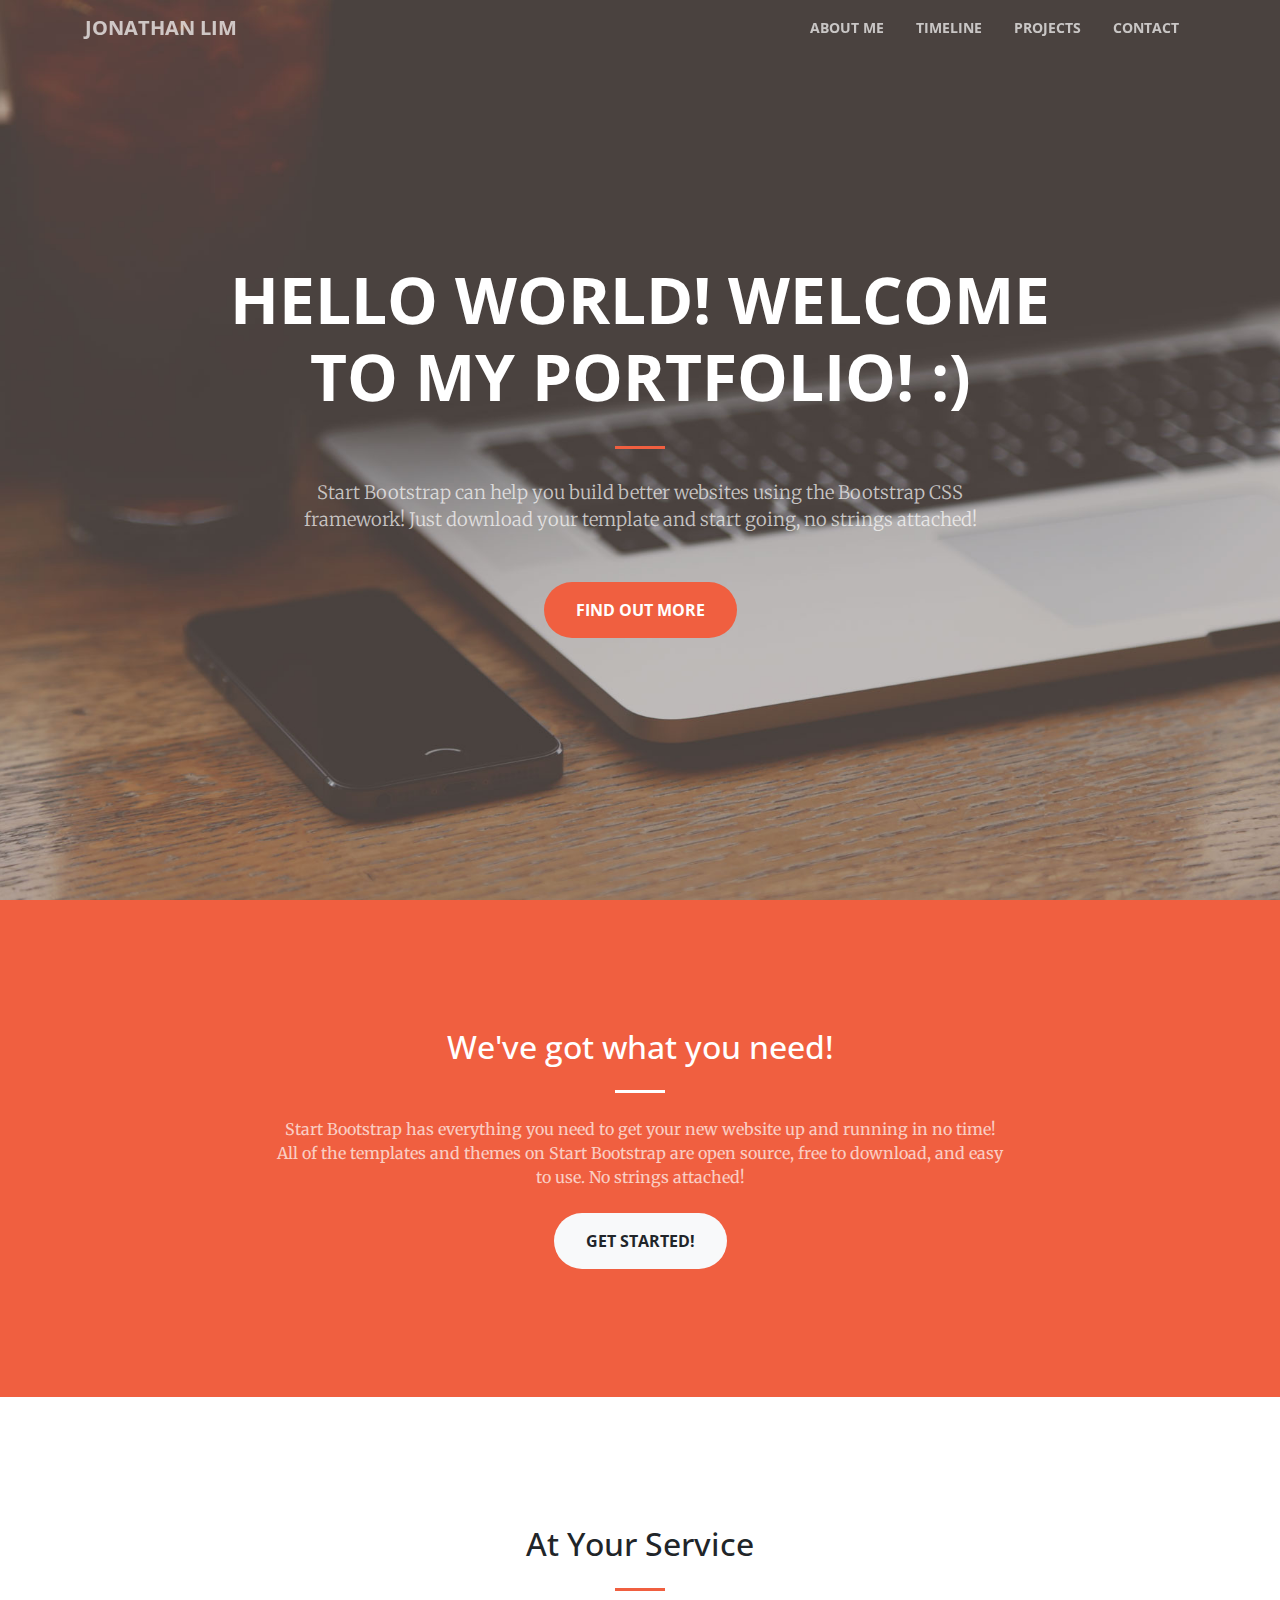
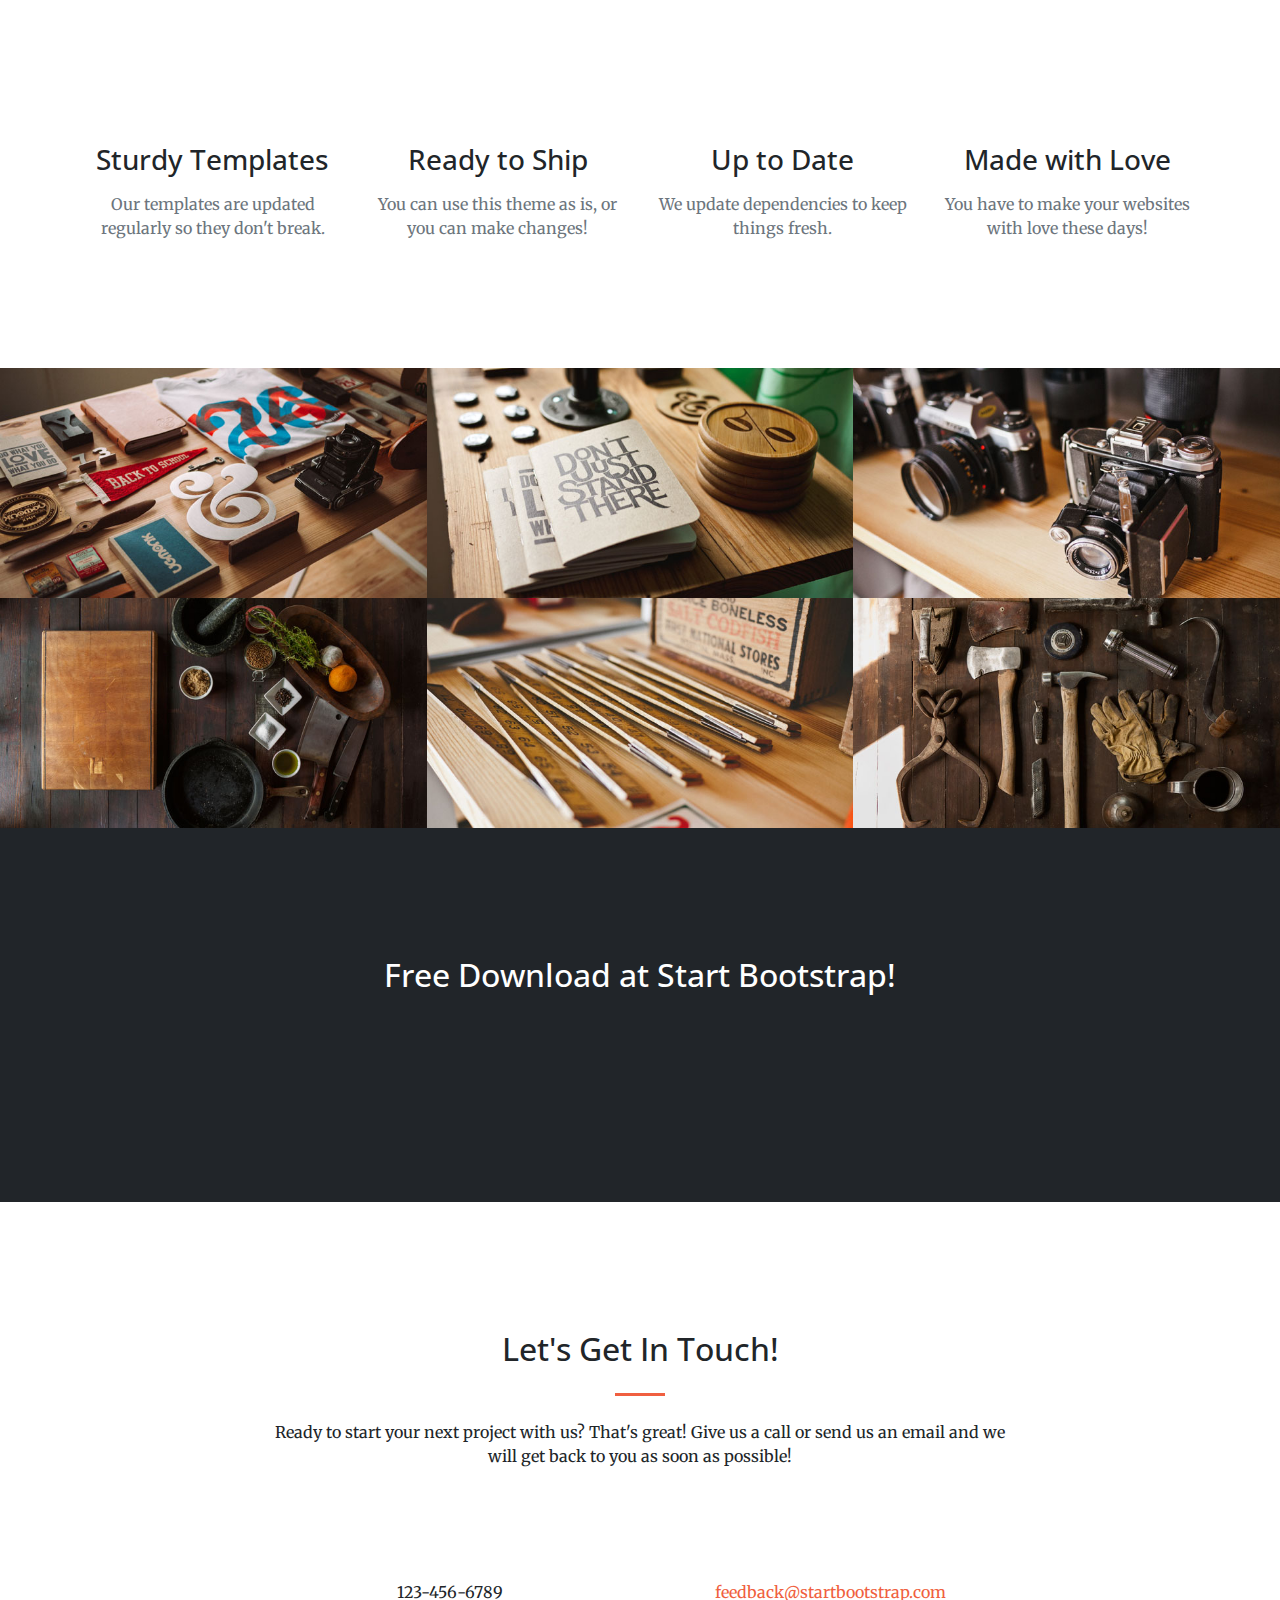
==== index.html @ 3417e3a3 "updated bootstrap theme" ====
<!DOCTYPE html>
<html lang="en">

  <head>

    <meta charset="utf-8">
    <meta name="viewport" content="width=device-width, initial-scale=1, shrink-to-fit=no">
    <meta name="description" content="">
    <meta name="author" content="">

    <title>JLim's Portfolio</title>

    <!-- Bootstrap core CSS -->
    <link href="vendor/bootstrap/css/bootstrap.min.css" rel="stylesheet">

    <!-- Custom fonts for this template -->
    <link href="vendor/fontawesome-free/css/all.min.css" rel="stylesheet" type="text/css">
    <link href='https://fonts.googleapis.com/css?family=Open+Sans:300italic,400italic,600italic,700italic,800italic,400,300,600,700,800' rel='stylesheet' type='text/css'>
    <link href='https://fonts.googleapis.com/css?family=Merriweather:400,300,300italic,400italic,700,700italic,900,900italic' rel='stylesheet' type='text/css'>

    <!-- Plugin CSS -->
    <link href="vendor/magnific-popup/magnific-popup.css" rel="stylesheet">

    <!-- Custom styles for this template -->
    <link href="css/creative.min.css" rel="stylesheet">

  </head>

  <body id="page-top">

    <!-- Navigation -->
    <nav class="navbar navbar-expand-lg navbar-light fixed-top" id="mainNav">
      <div class="container">
        <a class="navbar-brand js-scroll-trigger" href="#page-top">JONATHAN LIM</a>
        <button class="navbar-toggler navbar-toggler-right" type="button" data-toggle="collapse" data-target="#navbarResponsive" aria-controls="navbarResponsive" aria-expanded="false" aria-label="Toggle navigation">
          <span class="navbar-toggler-icon"></span>
        </button>
        <div class="collapse navbar-collapse" id="navbarResponsive">
          <ul class="navbar-nav ml-auto">
            <li class="nav-item">
              <a class="nav-link js-scroll-trigger" href="#about">About Me</a>
            </li>
            <li class="nav-item">
              <a class="nav-link js-scroll-trigger" href="#services">Timeline</a>
            </li>
            <li class="nav-item">
              <a class="nav-link js-scroll-trigger" href="#portfolio">Projects</a>
            </li>
            <li class="nav-item">
              <a class="nav-link js-scroll-trigger" href="#contact">Contact</a>
            </li>
          </ul>
        </div>
      </div>
    </nav>

    <header class="masthead text-center text-white d-flex">
      <div class="container my-auto">
        <div class="row">
          <div class="col-lg-10 mx-auto">
            <h1 class="text-uppercase">
              <strong>Hello World! Welcome to my portfolio! :)</strong>
            </h1>
            <hr>
          </div>
          <div class="col-lg-8 mx-auto">
            <p class="text-faded mb-5">Start Bootstrap can help you build better websites using the Bootstrap CSS framework! Just download your template and start going, no strings attached!</p>
            <a class="btn btn-primary btn-xl js-scroll-trigger" href="#about">Find Out More</a>
          </div>
        </div>
      </div>
    </header>

    <section class="bg-primary" id="about">
      <div class="container">
        <div class="row">
          <div class="col-lg-8 mx-auto text-center">
            <h2 class="section-heading text-white">We've got what you need!</h2>
            <hr class="light my-4">
            <p class="text-faded mb-4">Start Bootstrap has everything you need to get your new website up and running in no time! All of the templates and themes on Start Bootstrap are open source, free to download, and easy to use. No strings attached!</p>
            <a class="btn btn-light btn-xl js-scroll-trigger" href="#services">Get Started!</a>
            <a href="" class="typewrite" data-period="2000" data-type='[ "Hi, Im Si.", "I am Creative.", "I Love  Design.", "I Love to Develop." ]'>
              <span class="wrap"></span>
            </a>
          </div>
        </div>
      </div>
    </section>

    <section id="services">
      <div class="container">
        <div class="row">
          <div class="col-lg-12 text-center">
            <h2 class="section-heading">At Your Service</h2>
            <hr class="my-4">
          </div>
        </div>
      </div>
      <div class="container">
        <div class="row">
          <div class="col-lg-3 col-md-6 text-center">
            <div class="service-box mt-5 mx-auto">
              <i class="fas fa-4x fa-gem text-primary mb-3 sr-icon-1"></i>
              <h3 class="mb-3">Sturdy Templates</h3>
              <p class="text-muted mb-0">Our templates are updated regularly so they don't break.</p>
            </div>
          </div>
          <div class="col-lg-3 col-md-6 text-center">
            <div class="service-box mt-5 mx-auto">
              <i class="fas fa-4x fa-paper-plane text-primary mb-3 sr-icon-2"></i>
              <h3 class="mb-3">Ready to Ship</h3>
              <p class="text-muted mb-0">You can use this theme as is, or you can make changes!</p>
            </div>
          </div>
          <div class="col-lg-3 col-md-6 text-center">
            <div class="service-box mt-5 mx-auto">
              <i class="fas fa-4x fa-code text-primary mb-3 sr-icon-3"></i>
              <h3 class="mb-3">Up to Date</h3>
              <p class="text-muted mb-0">We update dependencies to keep things fresh.</p>
            </div>
          </div>
          <div class="col-lg-3 col-md-6 text-center">
            <div class="service-box mt-5 mx-auto">
              <i class="fas fa-4x fa-heart text-primary mb-3 sr-icon-4"></i>
              <h3 class="mb-3">Made with Love</h3>
              <p class="text-muted mb-0">You have to make your websites with love these days!</p>
            </div>
          </div>
        </div>
      </div>
    </section>

    <section class="p-0" id="portfolio">
      <div class="container-fluid p-0">
        <div class="row no-gutters popup-gallery">
          <div class="col-lg-4 col-sm-6">
            <a class="portfolio-box" href="img/portfolio/fullsize/1.jpg">
              <img class="img-fluid" src="img/portfolio/thumbnails/1.jpg" alt="">
              <div class="portfolio-box-caption">
                <div class="portfolio-box-caption-content">
                  <div class="project-category text-faded">
                    Category
                  </div>
                  <div class="project-name">
                    Project Name
                  </div>
                </div>
              </div>
            </a>
          </div>
          <div class="col-lg-4 col-sm-6">
            <a class="portfolio-box" href="img/portfolio/fullsize/2.jpg">
              <img class="img-fluid" src="img/portfolio/thumbnails/2.jpg" alt="">
              <div class="portfolio-box-caption">
                <div class="portfolio-box-caption-content">
                  <div class="project-category text-faded">
                    Category
                  </div>
                  <div class="project-name">
                    Project Name
                  </div>
                </div>
              </div>
            </a>
          </div>
          <div class="col-lg-4 col-sm-6">
            <a class="portfolio-box" href="img/portfolio/fullsize/3.jpg">
              <img class="img-fluid" src="img/portfolio/thumbnails/3.jpg" alt="">
              <div class="portfolio-box-caption">
                <div class="portfolio-box-caption-content">
                  <div class="project-category text-faded">
                    Category
                  </div>
                  <div class="project-name">
                    Project Name
                  </div>
                </div>
              </div>
            </a>
          </div>
          <div class="col-lg-4 col-sm-6">
            <a class="portfolio-box" href="img/portfolio/fullsize/4.jpg">
              <img class="img-fluid" src="img/portfolio/thumbnails/4.jpg" alt="">
              <div class="portfolio-box-caption">
                <div class="portfolio-box-caption-content">
                  <div class="project-category text-faded">
                    Category
                  </div>
                  <div class="project-name">
                    Project Name
                  </div>
                </div>
              </div>
            </a>
          </div>
          <div class="col-lg-4 col-sm-6">
            <a class="portfolio-box" href="img/portfolio/fullsize/5.jpg">
              <img class="img-fluid" src="img/portfolio/thumbnails/5.jpg" alt="">
              <div class="portfolio-box-caption">
                <div class="portfolio-box-caption-content">
                  <div class="project-category text-faded">
                    Category
                  </div>
                  <div class="project-name">
                    Project Name
                  </div>
                </div>
              </div>
            </a>
          </div>
          <div class="col-lg-4 col-sm-6">
            <a class="portfolio-box" href="img/portfolio/fullsize/6.jpg">
              <img class="img-fluid" src="img/portfolio/thumbnails/6.jpg" alt="">
              <div class="portfolio-box-caption">
                <div class="portfolio-box-caption-content">
                  <div class="project-category text-faded">
                    Category
                  </div>
                  <div class="project-name">
                    Project Name
                  </div>
                </div>
              </div>
            </a>
          </div>
        </div>
      </div>
    </section>

    <section class="bg-dark text-white">
      <div class="container text-center">
        <h2 class="mb-4">Free Download at Start Bootstrap!</h2>
        <a class="btn btn-light btn-xl sr-button" href="http://startbootstrap.com/template-overviews/creative/">Download Now!</a>
      </div>
    </section>

    <section id="contact">
      <div class="container">
        <div class="row">
          <div class="col-lg-8 mx-auto text-center">
            <h2 class="section-heading">Let's Get In Touch!</h2>
            <hr class="my-4">
            <p class="mb-5">Ready to start your next project with us? That's great! Give us a call or send us an email and we will get back to you as soon as possible!</p>
          </div>
        </div>
        <div class="row">
          <div class="col-lg-4 ml-auto text-center">
            <i class="fas fa-phone fa-3x mb-3 sr-contact-1"></i>
            <p>123-456-6789</p>
          </div>
          <div class="col-lg-4 mr-auto text-center">
            <i class="fas fa-envelope fa-3x mb-3 sr-contact-2"></i>
            <p>
              <a href="mailto:your-email@your-domain.com">feedback@startbootstrap.com</a>
            </p>
          </div>
        </div>
      </div>
    </section>

    <!-- Bootstrap core JavaScript -->
    <script src="vendor/jquery/jquery.min.js"></script>
    <script src="vendor/bootstrap/js/bootstrap.bundle.min.js"></script>

    <!-- Plugin JavaScript -->
    <script src="vendor/jquery-easing/jquery.easing.min.js"></script>
    <script src="vendor/scrollreveal/scrollreveal.min.js"></script>
    <script src="vendor/magnific-popup/jquery.magnific-popup.min.js"></script>

    <!-- Custom scripts for this template -->
    <script src="js/creative.min.js"></script>

  </body>

</html>
---- vendor/fontawesome-free/css/all.min.css ----
/*!
 * Font Awesome Free 5.3.1 by @fontawesome - https://fontawesome.com
 * License - https://fontawesome.com/license/free (Icons: CC BY 4.0, Fonts: SIL OFL 1.1, Code: MIT License)
 */
.fa,.fab,.fal,.far,.fas{-moz-osx-font-smoothing:grayscale;-webkit-font-smoothing:antialiased;display:inline-block;font-style:normal;font-variant:normal;text-rendering:auto;line-height:1}.fa-lg{font-size:1.33333em;line-height:.75em;vertical-align:-.0667em}.fa-xs{font-size:.75em}.fa-sm{font-size:.875em}.fa-1x{font-size:1em}.fa-2x{font-size:2em}.fa-3x{font-size:3em}.fa-4x{font-size:4em}.fa-5x{font-size:5em}.fa-6x{font-size:6em}.fa-7x{font-size:7em}.fa-8x{font-size:8em}.fa-9x{font-size:9em}.fa-10x{font-size:10em}.fa-fw{text-align:center;width:1.25em}.fa-ul{list-style-type:none;margin-left:2.5em;padding-left:0}.fa-ul>li{position:relative}.fa-li{left:-2em;position:absolute;text-align:center;width:2em;line-height:inherit}.fa-border{border:.08em solid #eee;border-radius:.1em;padding:.2em .25em .15em}.fa-pull-left{float:left}.fa-pull-right{float:right}.fa.fa-pull-left,.fab.fa-pull-left,.fal.fa-pull-left,.far.fa-pull-left,.fas.fa-pull-left{margin-right:.3em}.fa.fa-pull-right,.fab.fa-pull-right,.fal.fa-pull-right,.far.fa-pull-right,.fas.fa-pull-right{margin-left:.3em}.fa-spin{animation:fa-spin 2s infinite linear}.fa-pulse{animation:fa-spin 1s infinite steps(8)}@keyframes fa-spin{0%{transform:rotate(0deg)}to{transform:rotate(1turn)}}.fa-rotate-90{-ms-filter:"progid:DXImageTransform.Microsoft.BasicImage(rotation=1)";transform:rotate(90deg)}.fa-rotate-180{-ms-filter:"progid:DXImageTransform.Microsoft.BasicImage(rotation=2)";transform:rotate(180deg)}.fa-rotate-270{-ms-filter:"progid:DXImageTransform.Microsoft.BasicImage(rotation=3)";transform:rotate(270deg)}.fa-flip-horizontal{-ms-filter:"progid:DXImageTransform.Microsoft.BasicImage(rotation=0, mirror=1)";transform:scaleX(-1)}.fa-flip-vertical{transform:scaleY(-1)}.fa-flip-horizontal.fa-flip-vertical,.fa-flip-vertical{-ms-filter:"progid:DXImageTransform.Microsoft.BasicImage(rotation=2, mirror=1)"}.fa-flip-horizontal.fa-flip-vertical{transform:scale(-1)}:root .fa-flip-horizontal,:root .fa-flip-vertical,:root .fa-rotate-90,:root .fa-rotate-180,:root .fa-rotate-270{-webkit-filter:none;filter:none}.fa-stack{display:inline-block;height:2em;line-height:2em;position:relative;vertical-align:middle;width:2em}.fa-stack-1x,.fa-stack-2x{left:0;position:absolute;text-align:center;width:100%}.fa-stack-1x{line-height:inherit}.fa-stack-2x{font-size:2em}.fa-inverse{color:#fff}.fa-500px:before{content:"\f26e"}.fa-accessible-icon:before{content:"\f368"}.fa-accusoft:before{content:"\f369"}.fa-ad:before{content:"\f641"}.fa-address-book:before{content:"\f2b9"}.fa-address-card:before{content:"\f2bb"}.fa-adjust:before{content:"\f042"}.fa-adn:before{content:"\f170"}.fa-adversal:before{content:"\f36a"}.fa-affiliatetheme:before{content:"\f36b"}.fa-air-freshener:before{content:"\f5d0"}.fa-algolia:before{content:"\f36c"}.fa-align-center:before{content:"\f037"}.fa-align-justify:before{content:"\f039"}.fa-align-left:before{content:"\f036"}.fa-align-right:before{content:"\f038"}.fa-alipay:before{content:"\f642"}.fa-allergies:before{content:"\f461"}.fa-amazon:before{content:"\f270"}.fa-amazon-pay:before{content:"\f42c"}.fa-ambulance:before{content:"\f0f9"}.fa-american-sign-language-interpreting:before{content:"\f2a3"}.fa-amilia:before{content:"\f36d"}.fa-anchor:before{content:"\f13d"}.fa-android:before{content:"\f17b"}.fa-angellist:before{content:"\f209"}.fa-angle-double-down:before{content:"\f103"}.fa-angle-double-left:before{content:"\f100"}.fa-angle-double-right:before{content:"\f101"}.fa-angle-double-up:before{content:"\f102"}.fa-angle-down:before{content:"\f107"}.fa-angle-left:before{content:"\f104"}.fa-angle-right:before{content:"\f105"}.fa-angle-up:before{content:"\f106"}.fa-angry:before{content:"\f556"}.fa-angrycreative:before{content:"\f36e"}.fa-angular:before{content:"\f420"}.fa-ankh:before{content:"\f644"}.fa-app-store:before{content:"\f36f"}.fa-app-store-ios:before{content:"\f370"}.fa-apper:before{content:"\f371"}.fa-apple:before{content:"\f179"}.fa-apple-alt:before{content:"\f5d1"}.fa-apple-pay:before{content:"\f415"}.fa-archive:before{content:"\f187"}.fa-archway:before{content:"\f557"}.fa-arrow-alt-circle-down:before{content:"\f358"}.fa-arrow-alt-circle-left:before{content:"\f359"}.fa-arrow-alt-circle-right:before{content:"\f35a"}.fa-arrow-alt-circle-up:before{content:"\f35b"}.fa-arrow-circle-down:before{content:"\f0ab"}.fa-arrow-circle-left:before{content:"\f0a8"}.fa-arrow-circle-right:before{content:"\f0a9"}.fa-arrow-circle-up:before{content:"\f0aa"}.fa-arrow-down:before{content:"\f063"}.fa-arrow-left:before{content:"\f060"}.fa-arrow-right:before{content:"\f061"}.fa-arrow-up:before{content:"\f062"}.fa-arrows-alt:before{content:"\f0b2"}.fa-arrows-alt-h:before{content:"\f337"}.fa-arrows-alt-v:before{content:"\f338"}.fa-assistive-listening-systems:before{content:"\f2a2"}.fa-asterisk:before{content:"\f069"}.fa-asymmetrik:before{content:"\f372"}.fa-at:before{content:"\f1fa"}.fa-atlas:before{content:"\f558"}.fa-atom:before{content:"\f5d2"}.fa-audible:before{content:"\f373"}.fa-audio-description:before{content:"\f29e"}.fa-autoprefixer:before{content:"\f41c"}.fa-avianex:before{content:"\f374"}.fa-aviato:before{content:"\f421"}.fa-award:before{content:"\f559"}.fa-aws:before{content:"\f375"}.fa-backspace:before{content:"\f55a"}.fa-backward:before{content:"\f04a"}.fa-balance-scale:before{content:"\f24e"}.fa-ban:before{content:"\f05e"}.fa-band-aid:before{content:"\f462"}.fa-bandcamp:before{content:"\f2d5"}.fa-barcode:before{content:"\f02a"}.fa-bars:before{content:"\f0c9"}.fa-baseball-ball:before{content:"\f433"}.fa-basketball-ball:before{content:"\f434"}.fa-bath:before{content:"\f2cd"}.fa-battery-empty:before{content:"\f244"}.fa-battery-full:before{content:"\f240"}.fa-battery-half:before{content:"\f242"}.fa-battery-quarter:before{content:"\f243"}.fa-battery-three-quarters:before{content:"\f241"}.fa-bed:before{content:"\f236"}.fa-beer:before{content:"\f0fc"}.fa-behance:before{content:"\f1b4"}.fa-behance-square:before{content:"\f1b5"}.fa-bell:before{content:"\f0f3"}.fa-bell-slash:before{content:"\f1f6"}.fa-bezier-curve:before{content:"\f55b"}.fa-bible:before{content:"\f647"}.fa-bicycle:before{content:"\f206"}.fa-bimobject:before{content:"\f378"}.fa-binoculars:before{content:"\f1e5"}.fa-birthday-cake:before{content:"\f1fd"}.fa-bitbucket:before{content:"\f171"}.fa-bitcoin:before{content:"\f379"}.fa-bity:before{content:"\f37a"}.fa-black-tie:before{content:"\f27e"}.fa-blackberry:before{content:"\f37b"}.fa-blender:before{content:"\f517"}.fa-blind:before{content:"\f29d"}.fa-blogger:before{content:"\f37c"}.fa-blogger-b:before{content:"\f37d"}.fa-bluetooth:before{content:"\f293"}.fa-bluetooth-b:before{content:"\f294"}.fa-bold:before{content:"\f032"}.fa-bolt:before{content:"\f0e7"}.fa-bomb:before{content:"\f1e2"}.fa-bone:before{content:"\f5d7"}.fa-bong:before{content:"\f55c"}.fa-book:before{content:"\f02d"}.fa-book-open:before{content:"\f518"}.fa-book-reader:before{content:"\f5da"}.fa-bookmark:before{content:"\f02e"}.fa-bowling-ball:before{content:"\f436"}.fa-box:before{content:"\f466"}.fa-box-open:before{content:"\f49e"}.fa-boxes:before{content:"\f468"}.fa-braille:before{content:"\f2a1"}.fa-brain:before{content:"\f5dc"}.fa-briefcase:before{content:"\f0b1"}.fa-briefcase-medical:before{content:"\f469"}.fa-broadcast-tower:before{content:"\f519"}.fa-broom:before{content:"\f51a"}.fa-brush:before{content:"\f55d"}.fa-btc:before{content:"\f15a"}.fa-bug:before{content:"\f188"}.fa-building:before{content:"\f1ad"}.fa-bullhorn:before{content:"\f0a1"}.fa-bullseye:before{content:"\f140"}.fa-burn:before{content:"\f46a"}.fa-buromobelexperte:before{content:"\f37f"}.fa-bus:before{content:"\f207"}.fa-bus-alt:before{content:"\f55e"}.fa-business-time:before{content:"\f64a"}.fa-buysellads:before{content:"\f20d"}.fa-calculator:before{content:"\f1ec"}.fa-calendar:before{content:"\f133"}.fa-calendar-alt:before{content:"\f073"}.fa-calendar-check:before{content:"\f274"}.fa-calendar-minus:before{content:"\f272"}.fa-calendar-plus:before{content:"\f271"}.fa-calendar-times:before{content:"\f273"}.fa-camera:before{content:"\f030"}.fa-camera-retro:before{content:"\f083"}.fa-cannabis:before{content:"\f55f"}.fa-capsules:before{content:"\f46b"}.fa-car:before{content:"\f1b9"}.fa-car-alt:before{content:"\f5de"}.fa-car-battery:before{content:"\f5df"}.fa-car-crash:before{content:"\f5e1"}.fa-car-side:before{content:"\f5e4"}.fa-caret-down:before{content:"\f0d7"}.fa-caret-left:before{content:"\f0d9"}.fa-caret-right:before{content:"\f0da"}.fa-caret-square-down:before{content:"\f150"}.fa-caret-square-left:before{content:"\f191"}.fa-caret-square-right:before{content:"\f152"}.fa-caret-square-up:before{content:"\f151"}.fa-caret-up:before{content:"\f0d8"}.fa-cart-arrow-down:before{content:"\f218"}.fa-cart-plus:before{content:"\f217"}.fa-cc-amazon-pay:before{content:"\f42d"}.fa-cc-amex:before{content:"\f1f3"}.fa-cc-apple-pay:before{content:"\f416"}.fa-cc-diners-club:before{content:"\f24c"}.fa-cc-discover:before{content:"\f1f2"}.fa-cc-jcb:before{content:"\f24b"}.fa-cc-mastercard:before{content:"\f1f1"}.fa-cc-paypal:before{content:"\f1f4"}.fa-cc-stripe:before{content:"\f1f5"}.fa-cc-visa:before{content:"\f1f0"}.fa-centercode:before{content:"\f380"}.fa-certificate:before{content:"\f0a3"}.fa-chalkboard:before{content:"\f51b"}.fa-chalkboard-teacher:before{content:"\f51c"}.fa-charging-station:before{content:"\f5e7"}.fa-chart-area:before{content:"\f1fe"}.fa-chart-bar:before{content:"\f080"}.fa-chart-line:before{content:"\f201"}.fa-chart-pie:before{content:"\f200"}.fa-check:before{content:"\f00c"}.fa-check-circle:before{content:"\f058"}.fa-check-double:before{content:"\f560"}.fa-check-square:before{content:"\f14a"}.fa-chess:before{content:"\f439"}.fa-chess-bishop:before{content:"\f43a"}.fa-chess-board:before{content:"\f43c"}.fa-chess-king:before{content:"\f43f"}.fa-chess-knight:before{content:"\f441"}.fa-chess-pawn:before{content:"\f443"}.fa-chess-queen:before{content:"\f445"}.fa-chess-rook:before{content:"\f447"}.fa-chevron-circle-down:before{content:"\f13a"}.fa-chevron-circle-left:before{content:"\f137"}.fa-chevron-circle-right:before{content:"\f138"}.fa-chevron-circle-up:before{content:"\f139"}.fa-chevron-down:before{content:"\f078"}.fa-chevron-left:before{content:"\f053"}.fa-chevron-right:before{content:"\f054"}.fa-chevron-up:before{content:"\f077"}.fa-child:before{content:"\f1ae"}.fa-chrome:before{content:"\f268"}.fa-church:before{content:"\f51d"}.fa-circle:before{content:"\f111"}.fa-circle-notch:before{content:"\f1ce"}.fa-city:before{content:"\f64f"}.fa-clipboard:before{content:"\f328"}.fa-clipboard-check:before{content:"\f46c"}.fa-clipboard-list:before{content:"\f46d"}.fa-clock:before{content:"\f017"}.fa-clone:before{content:"\f24d"}.fa-closed-captioning:before{content:"\f20a"}.fa-cloud:before{content:"\f0c2"}.fa-cloud-download-alt:before{content:"\f381"}.fa-cloud-upload-alt:before{content:"\f382"}.fa-cloudscale:before{content:"\f383"}.fa-cloudsmith:before{content:"\f384"}.fa-cloudversify:before{content:"\f385"}.fa-cocktail:before{content:"\f561"}.fa-code:before{content:"\f121"}.fa-code-branch:before{content:"\f126"}.fa-codepen:before{content:"\f1cb"}.fa-codiepie:before{content:"\f284"}.fa-coffee:before{content:"\f0f4"}.fa-cog:before{content:"\f013"}.fa-cogs:before{content:"\f085"}.fa-coins:before{content:"\f51e"}.fa-columns:before{content:"\f0db"}.fa-comment:before{content:"\f075"}.fa-comment-alt:before{content:"\f27a"}.fa-comment-dollar:before{content:"\f651"}.fa-comment-dots:before{content:"\f4ad"}.fa-comment-slash:before{content:"\f4b3"}.fa-comments:before{content:"\f086"}.fa-comments-dollar:before{content:"\f653"}.fa-compact-disc:before{content:"\f51f"}.fa-compass:before{content:"\f14e"}.fa-compress:before{content:"\f066"}.fa-concierge-bell:before{content:"\f562"}.fa-connectdevelop:before{content:"\f20e"}.fa-contao:before{content:"\f26d"}.fa-cookie:before{content:"\f563"}.fa-cookie-bite:before{content:"\f564"}.fa-copy:before{content:"\f0c5"}.fa-copyright:before{content:"\f1f9"}.fa-couch:before{content:"\f4b8"}.fa-cpanel:before{content:"\f388"}.fa-creative-commons:before{content:"\f25e"}.fa-creative-commons-by:before{content:"\f4e7"}.fa-creative-commons-nc:before{content:"\f4e8"}.fa-creative-commons-nc-eu:before{content:"\f4e9"}.fa-creative-commons-nc-jp:before{content:"\f4ea"}.fa-creative-commons-nd:before{content:"\f4eb"}.fa-creative-commons-pd:before{content:"\f4ec"}.fa-creative-commons-pd-alt:before{content:"\f4ed"}.fa-creative-commons-remix:before{content:"\f4ee"}.fa-creative-commons-sa:before{content:"\f4ef"}.fa-creative-commons-sampling:before{content:"\f4f0"}.fa-creative-commons-sampling-plus:before{content:"\f4f1"}.fa-creative-commons-share:before{content:"\f4f2"}.fa-credit-card:before{content:"\f09d"}.fa-crop:before{content:"\f125"}.fa-crop-alt:before{content:"\f565"}.fa-cross:before{content:"\f654"}.fa-crosshairs:before{content:"\f05b"}.fa-crow:before{content:"\f520"}.fa-crown:before{content:"\f521"}.fa-css3:before{content:"\f13c"}.fa-css3-alt:before{content:"\f38b"}.fa-cube:before{content:"\f1b2"}.fa-cubes:before{content:"\f1b3"}.fa-cut:before{content:"\f0c4"}.fa-cuttlefish:before{content:"\f38c"}.fa-d-and-d:before{content:"\f38d"}.fa-dashcube:before{content:"\f210"}.fa-database:before{content:"\f1c0"}.fa-deaf:before{content:"\f2a4"}.fa-delicious:before{content:"\f1a5"}.fa-deploydog:before{content:"\f38e"}.fa-deskpro:before{content:"\f38f"}.fa-desktop:before{content:"\f108"}.fa-deviantart:before{content:"\f1bd"}.fa-dharmachakra:before{content:"\f655"}.fa-diagnoses:before{content:"\f470"}.fa-dice:before{content:"\f522"}.fa-dice-five:before{content:"\f523"}.fa-dice-four:before{content:"\f524"}.fa-dice-one:before{content:"\f525"}.fa-dice-six:before{content:"\f526"}.fa-dice-three:before{content:"\f527"}.fa-dice-two:before{content:"\f528"}.fa-digg:before{content:"\f1a6"}.fa-digital-ocean:before{content:"\f391"}.fa-digital-tachograph:before{content:"\f566"}.fa-directions:before{content:"\f5eb"}.fa-discord:before{content:"\f392"}.fa-discourse:before{content:"\f393"}.fa-divide:before{content:"\f529"}.fa-dizzy:before{content:"\f567"}.fa-dna:before{content:"\f471"}.fa-dochub:before{content:"\f394"}.fa-docker:before{content:"\f395"}.fa-dollar-sign:before{content:"\f155"}.fa-dolly:before{content:"\f472"}.fa-dolly-flatbed:before{content:"\f474"}.fa-donate:before{content:"\f4b9"}.fa-door-closed:before{content:"\f52a"}.fa-door-open:before{content:"\f52b"}.fa-dot-circle:before{content:"\f192"}.fa-dove:before{content:"\f4ba"}.fa-download:before{content:"\f019"}.fa-draft2digital:before{content:"\f396"}.fa-drafting-compass:before{content:"\f568"}.fa-draw-polygon:before{content:"\f5ee"}.fa-dribbble:before{content:"\f17d"}.fa-dribbble-square:before{content:"\f397"}.fa-dropbox:before{content:"\f16b"}.fa-drum:before{content:"\f569"}.fa-drum-steelpan:before{content:"\f56a"}.fa-drupal:before{content:"\f1a9"}.fa-dumbbell:before{content:"\f44b"}.fa-dyalog:before{content:"\f399"}.fa-earlybirds:before{content:"\f39a"}.fa-ebay:before{content:"\f4f4"}.fa-edge:before{content:"\f282"}.fa-edit:before{content:"\f044"}.fa-eject:before{content:"\f052"}.fa-elementor:before{content:"\f430"}.fa-ellipsis-h:before{content:"\f141"}.fa-ellipsis-v:before{content:"\f142"}.fa-ello:before{content:"\f5f1"}.fa-ember:before{content:"\f423"}.fa-empire:before{content:"\f1d1"}.fa-envelope:before{content:"\f0e0"}.fa-envelope-open:before{content:"\f2b6"}.fa-envelope-open-text:before{content:"\f658"}.fa-envelope-square:before{content:"\f199"}.fa-envira:before{content:"\f299"}.fa-equals:before{content:"\f52c"}.fa-eraser:before{content:"\f12d"}.fa-erlang:before{content:"\f39d"}.fa-ethereum:before{content:"\f42e"}.fa-etsy:before{content:"\f2d7"}.fa-euro-sign:before{content:"\f153"}.fa-exchange-alt:before{content:"\f362"}.fa-exclamation:before{content:"\f12a"}.fa-exclamation-circle:before{content:"\f06a"}.fa-exclamation-triangle:before{content:"\f071"}.fa-expand:before{content:"\f065"}.fa-expand-arrows-alt:before{content:"\f31e"}.fa-expeditedssl:before{content:"\f23e"}.fa-external-link-alt:before{content:"\f35d"}.fa-external-link-square-alt:before{content:"\f360"}.fa-eye:before{content:"\f06e"}.fa-eye-dropper:before{content:"\f1fb"}.fa-eye-slash:before{content:"\f070"}.fa-facebook:before{content:"\f09a"}.fa-facebook-f:before{content:"\f39e"}.fa-facebook-messenger:before{content:"\f39f"}.fa-facebook-square:before{content:"\f082"}.fa-fast-backward:before{content:"\f049"}.fa-fast-forward:before{content:"\f050"}.fa-fax:before{content:"\f1ac"}.fa-feather:before{content:"\f52d"}.fa-feather-alt:before{content:"\f56b"}.fa-female:before{content:"\f182"}.fa-fighter-jet:before{content:"\f0fb"}.fa-file:before{content:"\f15b"}.fa-file-alt:before{content:"\f15c"}.fa-file-archive:before{content:"\f1c6"}.fa-file-audio:before{content:"\f1c7"}.fa-file-code:before{content:"\f1c9"}.fa-file-contract:before{content:"\f56c"}.fa-file-download:before{content:"\f56d"}.fa-file-excel:before{content:"\f1c3"}.fa-file-export:before{content:"\f56e"}.fa-file-image:before{content:"\f1c5"}.fa-file-import:before{content:"\f56f"}.fa-file-invoice:before{content:"\f570"}.fa-file-invoice-dollar:before{content:"\f571"}.fa-file-medical:before{content:"\f477"}.fa-file-medical-alt:before{content:"\f478"}.fa-file-pdf:before{content:"\f1c1"}.fa-file-powerpoint:before{content:"\f1c4"}.fa-file-prescription:before{content:"\f572"}.fa-file-signature:before{content:"\f573"}.fa-file-upload:before{content:"\f574"}.fa-file-video:before{content:"\f1c8"}.fa-file-word:before{content:"\f1c2"}.fa-fill:before{content:"\f575"}.fa-fill-drip:before{content:"\f576"}.fa-film:before{content:"\f008"}.fa-filter:before{content:"\f0b0"}.fa-fingerprint:before{content:"\f577"}.fa-fire:before{content:"\f06d"}.fa-fire-extinguisher:before{content:"\f134"}.fa-firefox:before{content:"\f269"}.fa-first-aid:before{content:"\f479"}.fa-first-order:before{content:"\f2b0"}.fa-first-order-alt:before{content:"\f50a"}.fa-firstdraft:before{content:"\f3a1"}.fa-fish:before{content:"\f578"}.fa-flag:before{content:"\f024"}.fa-flag-checkered:before{content:"\f11e"}.fa-flask:before{content:"\f0c3"}.fa-flickr:before{content:"\f16e"}.fa-flipboard:before{content:"\f44d"}.fa-flushed:before{content:"\f579"}.fa-fly:before{content:"\f417"}.fa-folder:before{content:"\f07b"}.fa-folder-minus:before{content:"\f65d"}.fa-folder-open:before{content:"\f07c"}.fa-folder-plus:before{content:"\f65e"}.fa-font:before{content:"\f031"}.fa-font-awesome:before{content:"\f2b4"}.fa-font-awesome-alt:before{content:"\f35c"}.fa-font-awesome-flag:before{content:"\f425"}.fa-font-awesome-logo-full:before{content:"\f4e6"}.fa-fonticons:before{content:"\f280"}.fa-fonticons-fi:before{content:"\f3a2"}.fa-football-ball:before{content:"\f44e"}.fa-fort-awesome:before{content:"\f286"}.fa-fort-awesome-alt:before{content:"\f3a3"}.fa-forumbee:before{content:"\f211"}.fa-forward:before{content:"\f04e"}.fa-foursquare:before{content:"\f180"}.fa-free-code-camp:before{content:"\f2c5"}.fa-freebsd:before{content:"\f3a4"}.fa-frog:before{content:"\f52e"}.fa-frown:before{content:"\f119"}.fa-frown-open:before{content:"\f57a"}.fa-fulcrum:before{content:"\f50b"}.fa-funnel-dollar:before{content:"\f662"}.fa-futbol:before{content:"\f1e3"}.fa-galactic-republic:before{content:"\f50c"}.fa-galactic-senate:before{content:"\f50d"}.fa-gamepad:before{content:"\f11b"}.fa-gas-pump:before{content:"\f52f"}.fa-gavel:before{content:"\f0e3"}.fa-gem:before{content:"\f3a5"}.fa-genderless:before{content:"\f22d"}.fa-get-pocket:before{content:"\f265"}.fa-gg:before{content:"\f260"}.fa-gg-circle:before{content:"\f261"}.fa-gift:before{content:"\f06b"}.fa-git:before{content:"\f1d3"}.fa-git-square:before{content:"\f1d2"}.fa-github:before{content:"\f09b"}.fa-github-alt:before{content:"\f113"}.fa-github-square:before{content:"\f092"}.fa-gitkraken:before{content:"\f3a6"}.fa-gitlab:before{content:"\f296"}.fa-gitter:before{content:"\f426"}.fa-glass-martini:before{content:"\f000"}.fa-glass-martini-alt:before{content:"\f57b"}.fa-glasses:before{content:"\f530"}.fa-glide:before{content:"\f2a5"}.fa-glide-g:before{content:"\f2a6"}.fa-globe:before{content:"\f0ac"}.fa-globe-africa:before{content:"\f57c"}.fa-globe-americas:before{content:"\f57d"}.fa-globe-asia:before{content:"\f57e"}.fa-gofore:before{content:"\f3a7"}.fa-golf-ball:before{content:"\f450"}.fa-goodreads:before{content:"\f3a8"}.fa-goodreads-g:before{content:"\f3a9"}.fa-google:before{content:"\f1a0"}.fa-google-drive:before{content:"\f3aa"}.fa-google-play:before{content:"\f3ab"}.fa-google-plus:before{content:"\f2b3"}.fa-google-plus-g:before{content:"\f0d5"}.fa-google-plus-square:before{content:"\f0d4"}.fa-google-wallet:before{content:"\f1ee"}.fa-gopuram:before{content:"\f664"}.fa-graduation-cap:before{content:"\f19d"}.fa-gratipay:before{content:"\f184"}.fa-grav:before{content:"\f2d6"}.fa-greater-than:before{content:"\f531"}.fa-greater-than-equal:before{content:"\f532"}.fa-grimace:before{content:"\f57f"}.fa-grin:before{content:"\f580"}.fa-grin-alt:before{content:"\f581"}.fa-grin-beam:before{content:"\f582"}.fa-grin-beam-sweat:before{content:"\f583"}.fa-grin-hearts:before{content:"\f584"}.fa-grin-squint:before{content:"\f585"}.fa-grin-squint-tears:before{content:"\f586"}.fa-grin-stars:before{content:"\f587"}.fa-grin-tears:before{content:"\f588"}.fa-grin-tongue:before{content:"\f589"}.fa-grin-tongue-squint:before{content:"\f58a"}.fa-grin-tongue-wink:before{content:"\f58b"}.fa-grin-wink:before{content:"\f58c"}.fa-grip-horizontal:before{content:"\f58d"}.fa-grip-vertical:before{content:"\f58e"}.fa-gripfire:before{content:"\f3ac"}.fa-grunt:before{content:"\f3ad"}.fa-gulp:before{content:"\f3ae"}.fa-h-square:before{content:"\f0fd"}.fa-hacker-news:before{content:"\f1d4"}.fa-hacker-news-square:before{content:"\f3af"}.fa-hackerrank:before{content:"\f5f7"}.fa-hamsa:before{content:"\f665"}.fa-hand-holding:before{content:"\f4bd"}.fa-hand-holding-heart:before{content:"\f4be"}.fa-hand-holding-usd:before{content:"\f4c0"}.fa-hand-lizard:before{content:"\f258"}.fa-hand-paper:before{content:"\f256"}.fa-hand-peace:before{content:"\f25b"}.fa-hand-point-down:before{content:"\f0a7"}.fa-hand-point-left:before{content:"\f0a5"}.fa-hand-point-right:before{content:"\f0a4"}.fa-hand-point-up:before{content:"\f0a6"}.fa-hand-pointer:before{content:"\f25a"}.fa-hand-rock:before{content:"\f255"}.fa-hand-scissors:before{content:"\f257"}.fa-hand-spock:before{content:"\f259"}.fa-hands:before{content:"\f4c2"}.fa-hands-helping:before{content:"\f4c4"}.fa-handshake:before{content:"\f2b5"}.fa-hashtag:before{content:"\f292"}.fa-haykal:before{content:"\f666"}.fa-hdd:before{content:"\f0a0"}.fa-heading:before{content:"\f1dc"}.fa-headphones:before{content:"\f025"}.fa-headphones-alt:before{content:"\f58f"}.fa-headset:before{content:"\f590"}.fa-heart:before{content:"\f004"}.fa-heartbeat:before{content:"\f21e"}.fa-helicopter:before{content:"\f533"}.fa-highlighter:before{content:"\f591"}.fa-hips:before{content:"\f452"}.fa-hire-a-helper:before{content:"\f3b0"}.fa-history:before{content:"\f1da"}.fa-hockey-puck:before{content:"\f453"}.fa-home:before{content:"\f015"}.fa-hooli:before{content:"\f427"}.fa-hornbill:before{content:"\f592"}.fa-hospital:before{content:"\f0f8"}.fa-hospital-alt:before{content:"\f47d"}.fa-hospital-symbol:before{content:"\f47e"}.fa-hot-tub:before{content:"\f593"}.fa-hotel:before{content:"\f594"}.fa-hotjar:before{content:"\f3b1"}.fa-hourglass:before{content:"\f254"}.fa-hourglass-end:before{content:"\f253"}.fa-hourglass-half:before{content:"\f252"}.fa-hourglass-start:before{content:"\f251"}.fa-houzz:before{content:"\f27c"}.fa-html5:before{content:"\f13b"}.fa-hubspot:before{content:"\f3b2"}.fa-i-cursor:before{content:"\f246"}.fa-id-badge:before{content:"\f2c1"}.fa-id-card:before{content:"\f2c2"}.fa-id-card-alt:before{content:"\f47f"}.fa-image:before{content:"\f03e"}.fa-images:before{content:"\f302"}.fa-imdb:before{content:"\f2d8"}.fa-inbox:before{content:"\f01c"}.fa-indent:before{content:"\f03c"}.fa-industry:before{content:"\f275"}.fa-infinity:before{content:"\f534"}.fa-info:before{content:"\f129"}.fa-info-circle:before{content:"\f05a"}.fa-instagram:before{content:"\f16d"}.fa-internet-explorer:before{content:"\f26b"}.fa-ioxhost:before{content:"\f208"}.fa-italic:before{content:"\f033"}.fa-itunes:before{content:"\f3b4"}.fa-itunes-note:before{content:"\f3b5"}.fa-java:before{content:"\f4e4"}.fa-jedi:before{content:"\f669"}.fa-jedi-order:before{content:"\f50e"}.fa-jenkins:before{content:"\f3b6"}.fa-joget:before{content:"\f3b7"}.fa-joint:before{content:"\f595"}.fa-joomla:before{content:"\f1aa"}.fa-journal-whills:before{content:"\f66a"}.fa-js:before{content:"\f3b8"}.fa-js-square:before{content:"\f3b9"}.fa-jsfiddle:before{content:"\f1cc"}.fa-kaaba:before{content:"\f66b"}.fa-kaggle:before{content:"\f5fa"}.fa-key:before{content:"\f084"}.fa-keybase:before{content:"\f4f5"}.fa-keyboard:before{content:"\f11c"}.fa-keycdn:before{content:"\f3ba"}.fa-khanda:before{content:"\f66d"}.fa-kickstarter:before{content:"\f3bb"}.fa-kickstarter-k:before{content:"\f3bc"}.fa-kiss:before{content:"\f596"}.fa-kiss-beam:before{content:"\f597"}.fa-kiss-wink-heart:before{content:"\f598"}.fa-kiwi-bird:before{content:"\f535"}.fa-korvue:before{content:"\f42f"}.fa-landmark:before{content:"\f66f"}.fa-language:before{content:"\f1ab"}.fa-laptop:before{content:"\f109"}.fa-laptop-code:before{content:"\f5fc"}.fa-laravel:before{content:"\f3bd"}.fa-lastfm:before{content:"\f202"}.fa-lastfm-square:before{content:"\f203"}.fa-laugh:before{content:"\f599"}.fa-laugh-beam:before{content:"\f59a"}.fa-laugh-squint:before{content:"\f59b"}.fa-laugh-wink:before{content:"\f59c"}.fa-layer-group:before{content:"\f5fd"}.fa-leaf:before{content:"\f06c"}.fa-leanpub:before{content:"\f212"}.fa-lemon:before{content:"\f094"}.fa-less:before{content:"\f41d"}.fa-less-than:before{content:"\f536"}.fa-less-than-equal:before{content:"\f537"}.fa-level-down-alt:before{content:"\f3be"}.fa-level-up-alt:before{content:"\f3bf"}.fa-life-ring:before{content:"\f1cd"}.fa-lightbulb:before{content:"\f0eb"}.fa-line:before{content:"\f3c0"}.fa-link:before{content:"\f0c1"}.fa-linkedin:before{content:"\f08c"}.fa-linkedin-in:before{content:"\f0e1"}.fa-linode:before{content:"\f2b8"}.fa-linux:before{content:"\f17c"}.fa-lira-sign:before{content:"\f195"}.fa-list:before{content:"\f03a"}.fa-list-alt:before{content:"\f022"}.fa-list-ol:before{content:"\f0cb"}.fa-list-ul:before{content:"\f0ca"}.fa-location-arrow:before{content:"\f124"}.fa-lock:before{content:"\f023"}.fa-lock-open:before{content:"\f3c1"}.fa-long-arrow-alt-down:before{content:"\f309"}.fa-long-arrow-alt-left:before{content:"\f30a"}.fa-long-arrow-alt-right:before{content:"\f30b"}.fa-long-arrow-alt-up:before{content:"\f30c"}.fa-low-vision:before{content:"\f2a8"}.fa-luggage-cart:before{content:"\f59d"}.fa-lyft:before{content:"\f3c3"}.fa-magento:before{content:"\f3c4"}.fa-magic:before{content:"\f0d0"}.fa-magnet:before{content:"\f076"}.fa-mail-bulk:before{content:"\f674"}.fa-mailchimp:before{content:"\f59e"}.fa-male:before{content:"\f183"}.fa-mandalorian:before{content:"\f50f"}.fa-map:before{content:"\f279"}.fa-map-marked:before{content:"\f59f"}.fa-map-marked-alt:before{content:"\f5a0"}.fa-map-marker:before{content:"\f041"}.fa-map-marker-alt:before{content:"\f3c5"}.fa-map-pin:before{content:"\f276"}.fa-map-signs:before{content:"\f277"}.fa-markdown:before{content:"\f60f"}.fa-marker:before{content:"\f5a1"}.fa-mars:before{content:"\f222"}.fa-mars-double:before{content:"\f227"}.fa-mars-stroke:before{content:"\f229"}.fa-mars-stroke-h:before{content:"\f22b"}.fa-mars-stroke-v:before{content:"\f22a"}.fa-mastodon:before{content:"\f4f6"}.fa-maxcdn:before{content:"\f136"}.fa-medal:before{content:"\f5a2"}.fa-medapps:before{content:"\f3c6"}.fa-medium:before{content:"\f23a"}.fa-medium-m:before{content:"\f3c7"}.fa-medkit:before{content:"\f0fa"}.fa-medrt:before{content:"\f3c8"}.fa-meetup:before{content:"\f2e0"}.fa-megaport:before{content:"\f5a3"}.fa-meh:before{content:"\f11a"}.fa-meh-blank:before{content:"\f5a4"}.fa-meh-rolling-eyes:before{content:"\f5a5"}.fa-memory:before{content:"\f538"}.fa-menorah:before{content:"\f676"}.fa-mercury:before{content:"\f223"}.fa-microchip:before{content:"\f2db"}.fa-microphone:before{content:"\f130"}.fa-microphone-alt:before{content:"\f3c9"}.fa-microphone-alt-slash:before{content:"\f539"}.fa-microphone-slash:before{content:"\f131"}.fa-microscope:before{content:"\f610"}.fa-microsoft:before{content:"\f3ca"}.fa-minus:before{content:"\f068"}.fa-minus-circle:before{content:"\f056"}.fa-minus-square:before{content:"\f146"}.fa-mix:before{content:"\f3cb"}.fa-mixcloud:before{content:"\f289"}.fa-mizuni:before{content:"\f3cc"}.fa-mobile:before{content:"\f10b"}.fa-mobile-alt:before{content:"\f3cd"}.fa-modx:before{content:"\f285"}.fa-monero:before{content:"\f3d0"}.fa-money-bill:before{content:"\f0d6"}.fa-money-bill-alt:before{content:"\f3d1"}.fa-money-bill-wave:before{content:"\f53a"}.fa-money-bill-wave-alt:before{content:"\f53b"}.fa-money-check:before{content:"\f53c"}.fa-money-check-alt:before{content:"\f53d"}.fa-monument:before{content:"\f5a6"}.fa-moon:before{content:"\f186"}.fa-mortar-pestle:before{content:"\f5a7"}.fa-mosque:before{content:"\f678"}.fa-motorcycle:before{content:"\f21c"}.fa-mouse-pointer:before{content:"\f245"}.fa-music:before{content:"\f001"}.fa-napster:before{content:"\f3d2"}.fa-neos:before{content:"\f612"}.fa-neuter:before{content:"\f22c"}.fa-newspaper:before{content:"\f1ea"}.fa-nimblr:before{content:"\f5a8"}.fa-nintendo-switch:before{content:"\f418"}.fa-node:before{content:"\f419"}.fa-node-js:before{content:"\f3d3"}.fa-not-equal:before{content:"\f53e"}.fa-notes-medical:before{content:"\f481"}.fa-npm:before{content:"\f3d4"}.fa-ns8:before{content:"\f3d5"}.fa-nutritionix:before{content:"\f3d6"}.fa-object-group:before{content:"\f247"}.fa-object-ungroup:before{content:"\f248"}.fa-odnoklassniki:before{content:"\f263"}.fa-odnoklassniki-square:before{content:"\f264"}.fa-oil-can:before{content:"\f613"}.fa-old-republic:before{content:"\f510"}.fa-om:before{content:"\f679"}.fa-opencart:before{content:"\f23d"}.fa-openid:before{content:"\f19b"}.fa-opera:before{content:"\f26a"}.fa-optin-monster:before{content:"\f23c"}.fa-osi:before{content:"\f41a"}.fa-outdent:before{content:"\f03b"}.fa-page4:before{content:"\f3d7"}.fa-pagelines:before{content:"\f18c"}.fa-paint-brush:before{content:"\f1fc"}.fa-paint-roller:before{content:"\f5aa"}.fa-palette:before{content:"\f53f"}.fa-palfed:before{content:"\f3d8"}.fa-pallet:before{content:"\f482"}.fa-paper-plane:before{content:"\f1d8"}.fa-paperclip:before{content:"\f0c6"}.fa-parachute-box:before{content:"\f4cd"}.fa-paragraph:before{content:"\f1dd"}.fa-parking:before{content:"\f540"}.fa-passport:before{content:"\f5ab"}.fa-pastafarianism:before{content:"\f67b"}.fa-paste:before{content:"\f0ea"}.fa-patreon:before{content:"\f3d9"}.fa-pause:before{content:"\f04c"}.fa-pause-circle:before{content:"\f28b"}.fa-paw:before{content:"\f1b0"}.fa-paypal:before{content:"\f1ed"}.fa-peace:before{content:"\f67c"}.fa-pen:before{content:"\f304"}.fa-pen-alt:before{content:"\f305"}.fa-pen-fancy:before{content:"\f5ac"}.fa-pen-nib:before{content:"\f5ad"}.fa-pen-square:before{content:"\f14b"}.fa-pencil-alt:before{content:"\f303"}.fa-pencil-ruler:before{content:"\f5ae"}.fa-people-carry:before{content:"\f4ce"}.fa-percent:before{content:"\f295"}.fa-percentage:before{content:"\f541"}.fa-periscope:before{content:"\f3da"}.fa-phabricator:before{content:"\f3db"}.fa-phoenix-framework:before{content:"\f3dc"}.fa-phoenix-squadron:before{content:"\f511"}.fa-phone:before{content:"\f095"}.fa-phone-slash:before{content:"\f3dd"}.fa-phone-square:before{content:"\f098"}.fa-phone-volume:before{content:"\f2a0"}.fa-php:before{content:"\f457"}.fa-pied-piper:before{content:"\f2ae"}.fa-pied-piper-alt:before{content:"\f1a8"}.fa-pied-piper-hat:before{content:"\f4e5"}.fa-pied-piper-pp:before{content:"\f1a7"}.fa-piggy-bank:before{content:"\f4d3"}.fa-pills:before{content:"\f484"}.fa-pinterest:before{content:"\f0d2"}.fa-pinterest-p:before{content:"\f231"}.fa-pinterest-square:before{content:"\f0d3"}.fa-place-of-worship:before{content:"\f67f"}.fa-plane:before{content:"\f072"}.fa-plane-arrival:before{content:"\f5af"}.fa-plane-departure:before{content:"\f5b0"}.fa-play:before{content:"\f04b"}.fa-play-circle:before{content:"\f144"}.fa-playstation:before{content:"\f3df"}.fa-plug:before{content:"\f1e6"}.fa-plus:before{content:"\f067"}.fa-plus-circle:before{content:"\f055"}.fa-plus-square:before{content:"\f0fe"}.fa-podcast:before{content:"\f2ce"}.fa-poll:before{content:"\f681"}.fa-poll-h:before{content:"\f682"}.fa-poo:before{content:"\f2fe"}.fa-poop:before{content:"\f619"}.fa-portrait:before{content:"\f3e0"}.fa-pound-sign:before{content:"\f154"}.fa-power-off:before{content:"\f011"}.fa-pray:before{content:"\f683"}.fa-praying-hands:before{content:"\f684"}.fa-prescription:before{content:"\f5b1"}.fa-prescription-bottle:before{content:"\f485"}.fa-prescription-bottle-alt:before{content:"\f486"}.fa-print:before{content:"\f02f"}.fa-procedures:before{content:"\f487"}.fa-product-hunt:before{content:"\f288"}.fa-project-diagram:before{content:"\f542"}.fa-pushed:before{content:"\f3e1"}.fa-puzzle-piece:before{content:"\f12e"}.fa-python:before{content:"\f3e2"}.fa-qq:before{content:"\f1d6"}.fa-qrcode:before{content:"\f029"}.fa-question:before{content:"\f128"}.fa-question-circle:before{content:"\f059"}.fa-quidditch:before{content:"\f458"}.fa-quinscape:before{content:"\f459"}.fa-quora:before{content:"\f2c4"}.fa-quote-left:before{content:"\f10d"}.fa-quote-right:before{content:"\f10e"}.fa-quran:before{content:"\f687"}.fa-r-project:before{content:"\f4f7"}.fa-random:before{content:"\f074"}.fa-ravelry:before{content:"\f2d9"}.fa-react:before{content:"\f41b"}.fa-readme:before{content:"\f4d5"}.fa-rebel:before{content:"\f1d0"}.fa-receipt:before{content:"\f543"}.fa-recycle:before{content:"\f1b8"}.fa-red-river:before{content:"\f3e3"}.fa-reddit:before{content:"\f1a1"}.fa-reddit-alien:before{content:"\f281"}.fa-reddit-square:before{content:"\f1a2"}.fa-redo:before{content:"\f01e"}.fa-redo-alt:before{content:"\f2f9"}.fa-registered:before{content:"\f25d"}.fa-rendact:before{content:"\f3e4"}.fa-renren:before{content:"\f18b"}.fa-reply:before{content:"\f3e5"}.fa-reply-all:before{content:"\f122"}.fa-replyd:before{content:"\f3e6"}.fa-researchgate:before{content:"\f4f8"}.fa-resolving:before{content:"\f3e7"}.fa-retweet:before{content:"\f079"}.fa-rev:before{content:"\f5b2"}.fa-ribbon:before{content:"\f4d6"}.fa-road:before{content:"\f018"}.fa-robot:before{content:"\f544"}.fa-rocket:before{content:"\f135"}.fa-rocketchat:before{content:"\f3e8"}.fa-rockrms:before{content:"\f3e9"}.fa-route:before{content:"\f4d7"}.fa-rss:before{content:"\f09e"}.fa-rss-square:before{content:"\f143"}.fa-ruble-sign:before{content:"\f158"}.fa-ruler:before{content:"\f545"}.fa-ruler-combined:before{content:"\f546"}.fa-ruler-horizontal:before{content:"\f547"}.fa-ruler-vertical:before{content:"\f548"}.fa-rupee-sign:before{content:"\f156"}.fa-sad-cry:before{content:"\f5b3"}.fa-sad-tear:before{content:"\f5b4"}.fa-safari:before{content:"\f267"}.fa-sass:before{content:"\f41e"}.fa-save:before{content:"\f0c7"}.fa-schlix:before{content:"\f3ea"}.fa-school:before{content:"\f549"}.fa-screwdriver:before{content:"\f54a"}.fa-scribd:before{content:"\f28a"}.fa-search:before{content:"\f002"}.fa-search-dollar:before{content:"\f688"}.fa-search-location:before{content:"\f689"}.fa-search-minus:before{content:"\f010"}.fa-search-plus:before{content:"\f00e"}.fa-searchengin:before{content:"\f3eb"}.fa-seedling:before{content:"\f4d8"}.fa-sellcast:before{content:"\f2da"}.fa-sellsy:before{content:"\f213"}.fa-server:before{content:"\f233"}.fa-servicestack:before{content:"\f3ec"}.fa-shapes:before{content:"\f61f"}.fa-share:before{content:"\f064"}.fa-share-alt:before{content:"\f1e0"}.fa-share-alt-square:before{content:"\f1e1"}.fa-share-square:before{content:"\f14d"}.fa-shekel-sign:before{content:"\f20b"}.fa-shield-alt:before{content:"\f3ed"}.fa-ship:before{content:"\f21a"}.fa-shipping-fast:before{content:"\f48b"}.fa-shirtsinbulk:before{content:"\f214"}.fa-shoe-prints:before{content:"\f54b"}.fa-shopping-bag:before{content:"\f290"}.fa-shopping-basket:before{content:"\f291"}.fa-shopping-cart:before{content:"\f07a"}.fa-shopware:before{content:"\f5b5"}.fa-shower:before{content:"\f2cc"}.fa-shuttle-van:before{content:"\f5b6"}.fa-sign:before{content:"\f4d9"}.fa-sign-in-alt:before{content:"\f2f6"}.fa-sign-language:before{content:"\f2a7"}.fa-sign-out-alt:before{content:"\f2f5"}.fa-signal:before{content:"\f012"}.fa-signature:before{content:"\f5b7"}.fa-simplybuilt:before{content:"\f215"}.fa-sistrix:before{content:"\f3ee"}.fa-sitemap:before{content:"\f0e8"}.fa-sith:before{content:"\f512"}.fa-skull:before{content:"\f54c"}.fa-skyatlas:before{content:"\f216"}.fa-skype:before{content:"\f17e"}.fa-slack:before{content:"\f198"}.fa-slack-hash:before{content:"\f3ef"}.fa-sliders-h:before{content:"\f1de"}.fa-slideshare:before{content:"\f1e7"}.fa-smile:before{content:"\f118"}.fa-smile-beam:before{content:"\f5b8"}.fa-smile-wink:before{content:"\f4da"}.fa-smoking:before{content:"\f48d"}.fa-smoking-ban:before{content:"\f54d"}.fa-snapchat:before{content:"\f2ab"}.fa-snapchat-ghost:before{content:"\f2ac"}.fa-snapchat-square:before{content:"\f2ad"}.fa-snowflake:before{content:"\f2dc"}.fa-socks:before{content:"\f696"}.fa-solar-panel:before{content:"\f5ba"}.fa-sort:before{content:"\f0dc"}.fa-sort-alpha-down:before{content:"\f15d"}.fa-sort-alpha-up:before{content:"\f15e"}.fa-sort-amount-down:before{content:"\f160"}.fa-sort-amount-up:before{content:"\f161"}.fa-sort-down:before{content:"\f0dd"}.fa-sort-numeric-down:before{content:"\f162"}.fa-sort-numeric-up:before{content:"\f163"}.fa-sort-up:before{content:"\f0de"}.fa-soundcloud:before{content:"\f1be"}.fa-spa:before{content:"\f5bb"}.fa-space-shuttle:before{content:"\f197"}.fa-speakap:before{content:"\f3f3"}.fa-spinner:before{content:"\f110"}.fa-splotch:before{content:"\f5bc"}.fa-spotify:before{content:"\f1bc"}.fa-spray-can:before{content:"\f5bd"}.fa-square:before{content:"\f0c8"}.fa-square-full:before{content:"\f45c"}.fa-square-root-alt:before{content:"\f698"}.fa-squarespace:before{content:"\f5be"}.fa-stack-exchange:before{content:"\f18d"}.fa-stack-overflow:before{content:"\f16c"}.fa-stamp:before{content:"\f5bf"}.fa-star:before{content:"\f005"}.fa-star-and-crescent:before{content:"\f699"}.fa-star-half:before{content:"\f089"}.fa-star-half-alt:before{content:"\f5c0"}.fa-star-of-david:before{content:"\f69a"}.fa-star-of-life:before{content:"\f621"}.fa-staylinked:before{content:"\f3f5"}.fa-steam:before{content:"\f1b6"}.fa-steam-square:before{content:"\f1b7"}.fa-steam-symbol:before{content:"\f3f6"}.fa-step-backward:before{content:"\f048"}.fa-step-forward:before{content:"\f051"}.fa-stethoscope:before{content:"\f0f1"}.fa-sticker-mule:before{content:"\f3f7"}.fa-sticky-note:before{content:"\f249"}.fa-stop:before{content:"\f04d"}.fa-stop-circle:before{content:"\f28d"}.fa-stopwatch:before{content:"\f2f2"}.fa-store:before{content:"\f54e"}.fa-store-alt:before{content:"\f54f"}.fa-strava:before{content:"\f428"}.fa-stream:before{content:"\f550"}.fa-street-view:before{content:"\f21d"}.fa-strikethrough:before{content:"\f0cc"}.fa-stripe:before{content:"\f429"}.fa-stripe-s:before{content:"\f42a"}.fa-stroopwafel:before{content:"\f551"}.fa-studiovinari:before{content:"\f3f8"}.fa-stumbleupon:before{content:"\f1a4"}.fa-stumbleupon-circle:before{content:"\f1a3"}.fa-subscript:before{content:"\f12c"}.fa-subway:before{content:"\f239"}.fa-suitcase:before{content:"\f0f2"}.fa-suitcase-rolling:before{content:"\f5c1"}.fa-sun:before{content:"\f185"}.fa-superpowers:before{content:"\f2dd"}.fa-superscript:before{content:"\f12b"}.fa-supple:before{content:"\f3f9"}.fa-surprise:before{content:"\f5c2"}.fa-swatchbook:before{content:"\f5c3"}.fa-swimmer:before{content:"\f5c4"}.fa-swimming-pool:before{content:"\f5c5"}.fa-synagogue:before{content:"\f69b"}.fa-sync:before{content:"\f021"}.fa-sync-alt:before{content:"\f2f1"}.fa-syringe:before{content:"\f48e"}.fa-table:before{content:"\f0ce"}.fa-table-tennis:before{content:"\f45d"}.fa-tablet:before{content:"\f10a"}.fa-tablet-alt:before{content:"\f3fa"}.fa-tablets:before{content:"\f490"}.fa-tachometer-alt:before{content:"\f3fd"}.fa-tag:before{content:"\f02b"}.fa-tags:before{content:"\f02c"}.fa-tape:before{content:"\f4db"}.fa-tasks:before{content:"\f0ae"}.fa-taxi:before{content:"\f1ba"}.fa-teamspeak:before{content:"\f4f9"}.fa-teeth:before{content:"\f62e"}.fa-teeth-open:before{content:"\f62f"}.fa-telegram:before{content:"\f2c6"}.fa-telegram-plane:before{content:"\f3fe"}.fa-tencent-weibo:before{content:"\f1d5"}.fa-terminal:before{content:"\f120"}.fa-text-height:before{content:"\f034"}.fa-text-width:before{content:"\f035"}.fa-th:before{content:"\f00a"}.fa-th-large:before{content:"\f009"}.fa-th-list:before{content:"\f00b"}.fa-the-red-yeti:before{content:"\f69d"}.fa-theater-masks:before{content:"\f630"}.fa-themeco:before{content:"\f5c6"}.fa-themeisle:before{content:"\f2b2"}.fa-thermometer:before{content:"\f491"}.fa-thermometer-empty:before{content:"\f2cb"}.fa-thermometer-full:before{content:"\f2c7"}.fa-thermometer-half:before{content:"\f2c9"}.fa-thermometer-quarter:before{content:"\f2ca"}.fa-thermometer-three-quarters:before{content:"\f2c8"}.fa-thumbs-down:before{content:"\f165"}.fa-thumbs-up:before{content:"\f164"}.fa-thumbtack:before{content:"\f08d"}.fa-ticket-alt:before{content:"\f3ff"}.fa-times:before{content:"\f00d"}.fa-times-circle:before{content:"\f057"}.fa-tint:before{content:"\f043"}.fa-tint-slash:before{content:"\f5c7"}.fa-tired:before{content:"\f5c8"}.fa-toggle-off:before{content:"\f204"}.fa-toggle-on:before{content:"\f205"}.fa-toolbox:before{content:"\f552"}.fa-tooth:before{content:"\f5c9"}.fa-torah:before{content:"\f6a0"}.fa-torii-gate:before{content:"\f6a1"}.fa-trade-federation:before{content:"\f513"}.fa-trademark:before{content:"\f25c"}.fa-traffic-light:before{content:"\f637"}.fa-train:before{content:"\f238"}.fa-transgender:before{content:"\f224"}.fa-transgender-alt:before{content:"\f225"}.fa-trash:before{content:"\f1f8"}.fa-trash-alt:before{content:"\f2ed"}.fa-tree:before{content:"\f1bb"}.fa-trello:before{content:"\f181"}.fa-tripadvisor:before{content:"\f262"}.fa-trophy:before{content:"\f091"}.fa-truck:before{content:"\f0d1"}.fa-truck-loading:before{content:"\f4de"}.fa-truck-monster:before{content:"\f63b"}.fa-truck-moving:before{content:"\f4df"}.fa-truck-pickup:before{content:"\f63c"}.fa-tshirt:before{content:"\f553"}.fa-tty:before{content:"\f1e4"}.fa-tumblr:before{content:"\f173"}.fa-tumblr-square:before{content:"\f174"}.fa-tv:before{content:"\f26c"}.fa-twitch:before{content:"\f1e8"}.fa-twitter:before{content:"\f099"}.fa-twitter-square:before{content:"\f081"}.fa-typo3:before{content:"\f42b"}.fa-uber:before{content:"\f402"}.fa-uikit:before{content:"\f403"}.fa-umbrella:before{content:"\f0e9"}.fa-umbrella-beach:before{content:"\f5ca"}.fa-underline:before{content:"\f0cd"}.fa-undo:before{content:"\f0e2"}.fa-undo-alt:before{content:"\f2ea"}.fa-uniregistry:before{content:"\f404"}.fa-universal-access:before{content:"\f29a"}.fa-university:before{content:"\f19c"}.fa-unlink:before{content:"\f127"}.fa-unlock:before{content:"\f09c"}.fa-unlock-alt:before{content:"\f13e"}.fa-untappd:before{content:"\f405"}.fa-upload:before{content:"\f093"}.fa-usb:before{content:"\f287"}.fa-user:before{content:"\f007"}.fa-user-alt:before{content:"\f406"}.fa-user-alt-slash:before{content:"\f4fa"}.fa-user-astronaut:before{content:"\f4fb"}.fa-user-check:before{content:"\f4fc"}.fa-user-circle:before{content:"\f2bd"}.fa-user-clock:before{content:"\f4fd"}.fa-user-cog:before{content:"\f4fe"}.fa-user-edit:before{content:"\f4ff"}.fa-user-friends:before{content:"\f500"}.fa-user-graduate:before{content:"\f501"}.fa-user-lock:before{content:"\f502"}.fa-user-md:before{content:"\f0f0"}.fa-user-minus:before{content:"\f503"}.fa-user-ninja:before{content:"\f504"}.fa-user-plus:before{content:"\f234"}.fa-user-secret:before{content:"\f21b"}.fa-user-shield:before{content:"\f505"}.fa-user-slash:before{content:"\f506"}.fa-user-tag:before{content:"\f507"}.fa-user-tie:before{content:"\f508"}.fa-user-times:before{content:"\f235"}.fa-users:before{content:"\f0c0"}.fa-users-cog:before{content:"\f509"}.fa-ussunnah:before{content:"\f407"}.fa-utensil-spoon:before{content:"\f2e5"}.fa-utensils:before{content:"\f2e7"}.fa-vaadin:before{content:"\f408"}.fa-vector-square:before{content:"\f5cb"}.fa-venus:before{content:"\f221"}.fa-venus-double:before{content:"\f226"}.fa-venus-mars:before{content:"\f228"}.fa-viacoin:before{content:"\f237"}.fa-viadeo:before{content:"\f2a9"}.fa-viadeo-square:before{content:"\f2aa"}.fa-vial:before{content:"\f492"}.fa-vials:before{content:"\f493"}.fa-viber:before{content:"\f409"}.fa-video:before{content:"\f03d"}.fa-video-slash:before{content:"\f4e2"}.fa-vihara:before{content:"\f6a7"}.fa-vimeo:before{content:"\f40a"}.fa-vimeo-square:before{content:"\f194"}.fa-vimeo-v:before{content:"\f27d"}.fa-vine:before{content:"\f1ca"}.fa-vk:before{content:"\f189"}.fa-vnv:before{content:"\f40b"}.fa-volleyball-ball:before{content:"\f45f"}.fa-volume-down:before{content:"\f027"}.fa-volume-off:before{content:"\f026"}.fa-volume-up:before{content:"\f028"}.fa-vuejs:before{content:"\f41f"}.fa-walking:before{content:"\f554"}.fa-wallet:before{content:"\f555"}.fa-warehouse:before{content:"\f494"}.fa-weebly:before{content:"\f5cc"}.fa-weibo:before{content:"\f18a"}.fa-weight:before{content:"\f496"}.fa-weight-hanging:before{content:"\f5cd"}.fa-weixin:before{content:"\f1d7"}.fa-whatsapp:before{content:"\f232"}.fa-whatsapp-square:before{content:"\f40c"}.fa-wheelchair:before{content:"\f193"}.fa-whmcs:before{content:"\f40d"}.fa-wifi:before{content:"\f1eb"}.fa-wikipedia-w:before{content:"\f266"}.fa-window-close:before{content:"\f410"}.fa-window-maximize:before{content:"\f2d0"}.fa-window-minimize:before{content:"\f2d1"}.fa-window-restore:before{content:"\f2d2"}.fa-windows:before{content:"\f17a"}.fa-wine-glass:before{content:"\f4e3"}.fa-wine-glass-alt:before{content:"\f5ce"}.fa-wix:before{content:"\f5cf"}.fa-wolf-pack-battalion:before{content:"\f514"}.fa-won-sign:before{content:"\f159"}.fa-wordpress:before{content:"\f19a"}.fa-wordpress-simple:before{content:"\f411"}.fa-wpbeginner:before{content:"\f297"}.fa-wpexplorer:before{content:"\f2de"}.fa-wpforms:before{content:"\f298"}.fa-wrench:before{content:"\f0ad"}.fa-x-ray:before{content:"\f497"}.fa-xbox:before{content:"\f412"}.fa-xing:before{content:"\f168"}.fa-xing-square:before{content:"\f169"}.fa-y-combinator:before{content:"\f23b"}.fa-yahoo:before{content:"\f19e"}.fa-yandex:before{content:"\f413"}.fa-yandex-international:before{content:"\f414"}.fa-yelp:before{content:"\f1e9"}.fa-yen-sign:before{content:"\f157"}.fa-yin-yang:before{content:"\f6ad"}.fa-yoast:before{content:"\f2b1"}.fa-youtube:before{content:"\f167"}.fa-youtube-square:before{content:"\f431"}.fa-zhihu:before{content:"\f63f"}.sr-only{border:0;clip:rect(0,0,0,0);height:1px;margin:-1px;overflow:hidden;padding:0;position:absolute;width:1px}.sr-only-focusable:active,.sr-only-focusable:focus{clip:auto;height:auto;margin:0;overflow:visible;position:static;width:auto}@font-face{font-family:"Font Awesome 5 Brands";font-style:normal;font-weight:normal;src:url(../webfonts/fa-brands-400.eot);src:url(../webfonts/fa-brands-400.eot?#iefix) format("embedded-opentype"),url(../webfonts/fa-brands-400.woff2) format("woff2"),url(../webfonts/fa-brands-400.woff) format("woff"),url(../webfonts/fa-brands-400.ttf) format("truetype"),url(../webfonts/fa-brands-400.svg#fontawesome) format("svg")}.fab{font-family:"Font Awesome 5 Brands"}@font-face{font-family:"Font Awesome 5 Free";font-style:normal;font-weight:400;src:url(../webfonts/fa-regular-400.eot);src:url(../webfonts/fa-regular-400.eot?#iefix) format("embedded-opentype"),url(../webfonts/fa-regular-400.woff2) format("woff2"),url(../webfonts/fa-regular-400.woff) format("woff"),url(../webfonts/fa-regular-400.ttf) format("truetype"),url(../webfonts/fa-regular-400.svg#fontawesome) format("svg")}.far{font-weight:400}@font-face{font-family:"Font Awesome 5 Free";font-style:normal;font-weight:900;src:url(../webfonts/fa-solid-900.eot);src:url(../webfonts/fa-solid-900.eot?#iefix) format("embedded-opentype"),url(../webfonts/fa-solid-900.woff2) format("woff2"),url(../webfonts/fa-solid-900.woff) format("woff"),url(../webfonts/fa-solid-900.ttf) format("truetype"),url(../webfonts/fa-solid-900.svg#fontawesome) format("svg")}.fa,.far,.fas{font-family:"Font Awesome 5 Free"}.fa,.fas{font-weight:900}
---- css/creative.min.css ----
/*!
 * Start Bootstrap - Creative v5.0.1 (https://startbootstrap.com/template-overviews/creative)
 * Copyright 2013-2018 Start Bootstrap
 * Licensed under MIT (https://github.com/BlackrockDigital/startbootstrap-creative/blob/master/LICENSE)
 */body,html{width:100%;height:100%}body{font-family:Merriweather,'Helvetica Neue',Arial,sans-serif}hr{max-width:50px;border-width:3px;border-color:#f05f40}hr.light{border-color:#fff}a{color:#f05f40;-webkit-transition:all .2s;transition:all .2s}a:hover{color:#f05f40}h1,h2,h3,h4,h5,h6{font-family:'Open Sans','Helvetica Neue',Arial,sans-serif}.bg-primary{background-color:#f05f40!important}.bg-dark{background-color:#212529!important}.text-faded{color:rgba(255,255,255,.7)}section{padding:8rem 0}.section-heading{margin-top:0}::-moz-selection{color:#fff;background:#212529;text-shadow:none}::selection{color:#fff;background:#212529;text-shadow:none}img::-moz-selection{color:#fff;background:0 0}img::selection{color:#fff;background:0 0}img::-moz-selection{color:#fff;background:0 0}#mainNav{border-bottom:1px solid rgba(33,37,41,.1);background-color:#fff;font-family:'Open Sans','Helvetica Neue',Arial,sans-serif;-webkit-transition:all .2s;transition:all .2s}#mainNav .navbar-brand{font-weight:700;text-transform:uppercase;color:#f05f40;font-family:'Open Sans','Helvetica Neue',Arial,sans-serif}#mainNav .navbar-brand:focus,#mainNav .navbar-brand:hover{color:#f05f40}#mainNav .navbar-nav>li.nav-item>a.nav-link,#mainNav .navbar-nav>li.nav-item>a.nav-link:focus{font-size:.9rem;font-weight:700;text-transform:uppercase;color:#212529}#mainNav .navbar-nav>li.nav-item>a.nav-link:focus:hover,#mainNav .navbar-nav>li.nav-item>a.nav-link:hover{color:#f05f40}#mainNav .navbar-nav>li.nav-item>a.nav-link.active,#mainNav .navbar-nav>li.nav-item>a.nav-link:focus.active{color:#f05f40!important;background-color:transparent}#mainNav .navbar-nav>li.nav-item>a.nav-link.active:hover,#mainNav .navbar-nav>li.nav-item>a.nav-link:focus.active:hover{background-color:transparent}@media (min-width:992px){#mainNav{border-color:transparent;background-color:transparent}#mainNav .navbar-brand{color:rgba(255,255,255,.7)}#mainNav .navbar-brand:focus,#mainNav .navbar-brand:hover{color:#fff}#mainNav .navbar-nav>li.nav-item>a.nav-link{padding:.5rem 1rem}#mainNav .navbar-nav>li.nav-item>a.nav-link,#mainNav .navbar-nav>li.nav-item>a.nav-link:focus{color:rgba(255,255,255,.7)}#mainNav .navbar-nav>li.nav-item>a.nav-link:focus:hover,#mainNav .navbar-nav>li.nav-item>a.nav-link:hover{color:#fff}#mainNav.navbar-shrink{border-bottom:1px solid rgba(33,37,41,.1);background-color:#fff}#mainNav.navbar-shrink .navbar-brand{color:#f05f40}#mainNav.navbar-shrink .navbar-brand:focus,#mainNav.navbar-shrink .navbar-brand:hover{color:#f05f40}#mainNav.navbar-shrink .navbar-nav>li.nav-item>a.nav-link,#mainNav.navbar-shrink .navbar-nav>li.nav-item>a.nav-link:focus{color:#212529}#mainNav.navbar-shrink .navbar-nav>li.nav-item>a.nav-link:focus:hover,#mainNav.navbar-shrink .navbar-nav>li.nav-item>a.nav-link:hover{color:#f05f40}}header.masthead{padding-top:10rem;padding-bottom:calc(10rem - 56px);background-image:url(../img/header.jpg);background-position:center center;background-size:cover}header.masthead hr{margin-top:30px;margin-bottom:30px}header.masthead h1{font-size:2rem}header.masthead p{font-weight:300}@media (min-width:768px){header.masthead p{font-size:1.15rem}}@media (min-width:992px){header.masthead{height:100vh;min-height:650px;padding-top:0;padding-bottom:0}header.masthead h1{font-size:3rem}}@media (min-width:1200px){header.masthead h1{font-size:4rem}}.service-box{max-width:400px}.portfolio-box{position:relative;display:block;max-width:650px;margin:0 auto}.portfolio-box .portfolio-box-caption{position:absolute;bottom:0;display:block;width:100%;height:100%;text-align:center;opacity:0;color:#fff;background:rgba(240,95,64,.9);-webkit-transition:all .2s;transition:all .2s}.portfolio-box .portfolio-box-caption .portfolio-box-caption-content{position:absolute;top:50%;width:100%;-webkit-transform:translateY(-50%);transform:translateY(-50%);text-align:center}.portfolio-box .portfolio-box-caption .portfolio-box-caption-content .project-category,.portfolio-box .portfolio-box-caption .portfolio-box-caption-content .project-name{padding:0 15px;font-family:'Open Sans','Helvetica Neue',Arial,sans-serif}.portfolio-box .portfolio-box-caption .portfolio-box-caption-content .project-category{font-size:14px;font-weight:600;text-transform:uppercase}.portfolio-box .portfolio-box-caption .portfolio-box-caption-content .project-name{font-size:18px}.portfolio-box:hover .portfolio-box-caption{opacity:1}.portfolio-box:focus{outline:0}@media (min-width:768px){.portfolio-box .portfolio-box-caption .portfolio-box-caption-content .project-category{font-size:16px}.portfolio-box .portfolio-box-caption .portfolio-box-caption-content .project-name{font-size:22px}}.text-primary{color:#f05f40!important}.btn{font-weight:700;text-transform:uppercase;border:none;border-radius:300px;font-family:'Open Sans','Helvetica Neue',Arial,sans-serif}.btn-xl{padding:1rem 2rem}.btn-primary{background-color:#f05f40;border-color:#f05f40}.btn-primary:active,.btn-primary:focus,.btn-primary:hover{color:#fff;background-color:#ee4b28!important}.btn-primary:active,.btn-primary:focus{-webkit-box-shadow:0 0 0 .2rem rgba(240,95,64,.5)!important;box-shadow:0 0 0 .2rem rgba(240,95,64,.5)!important}
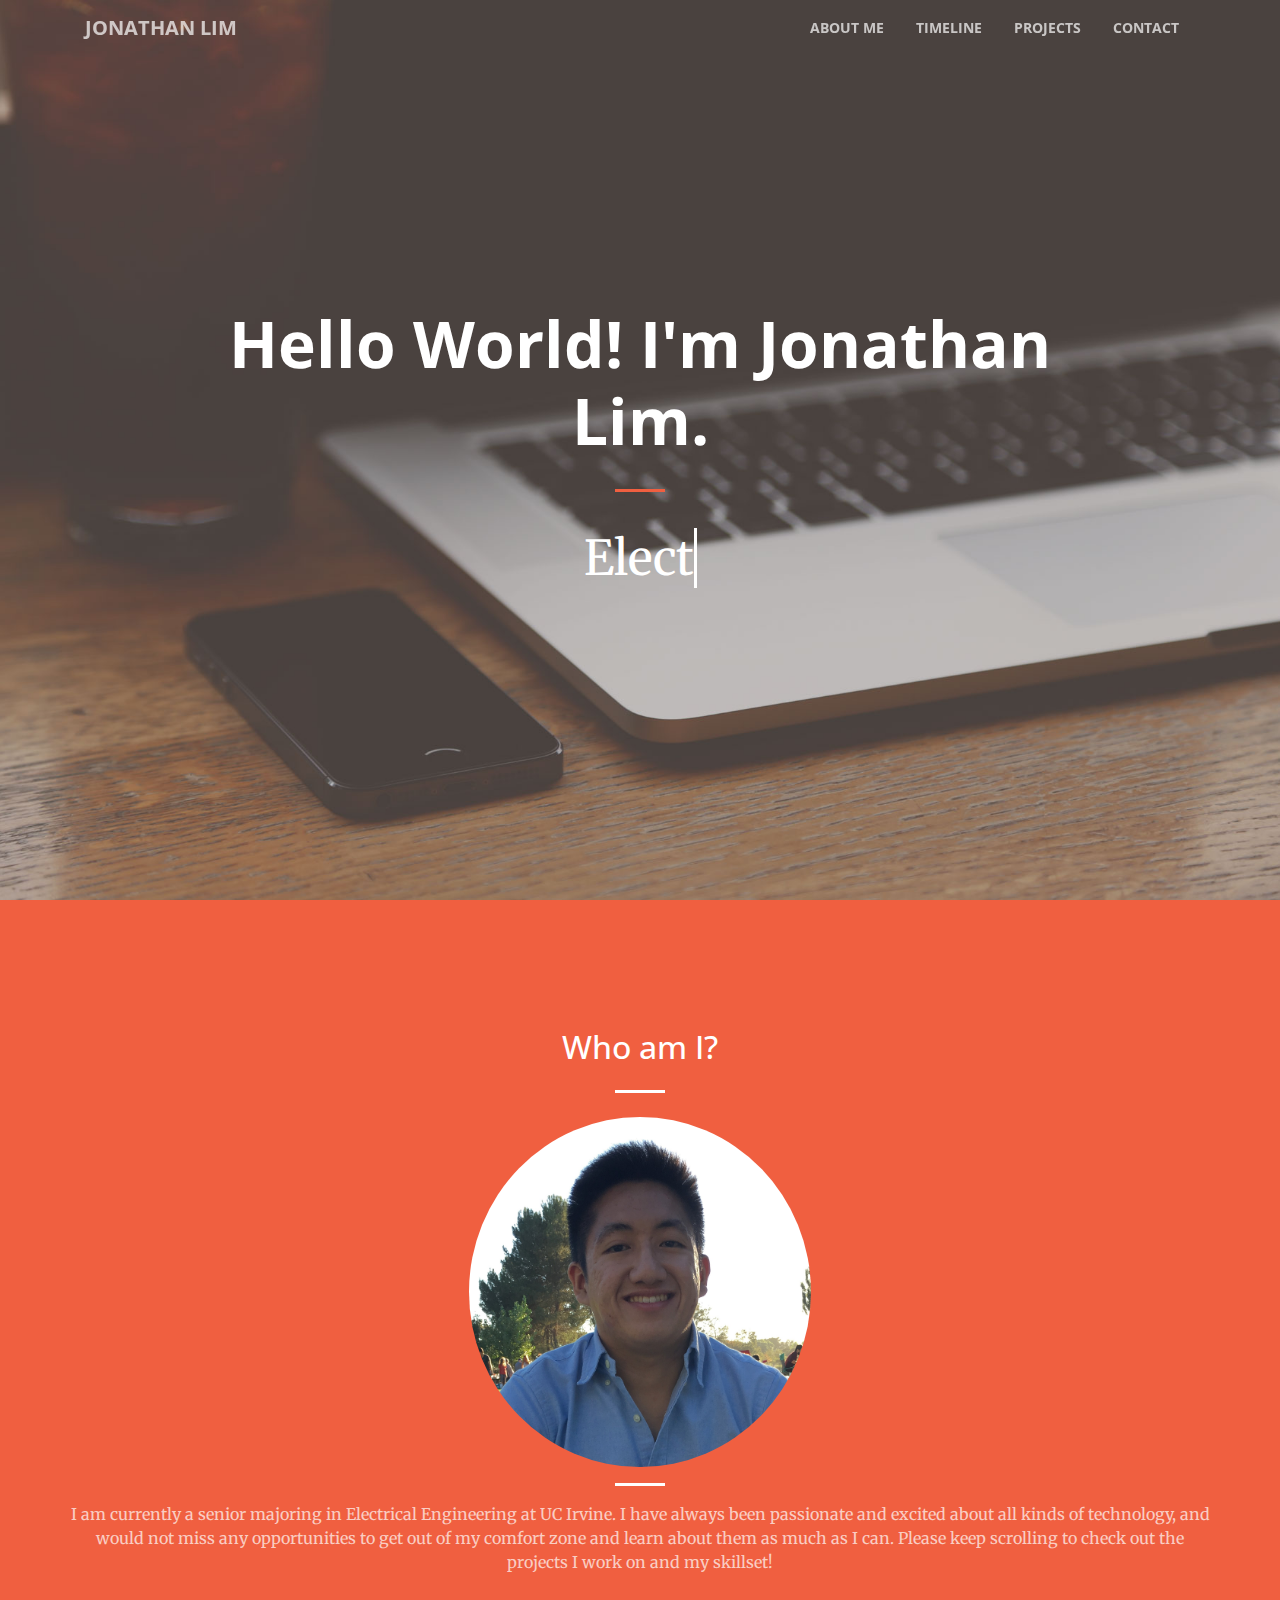
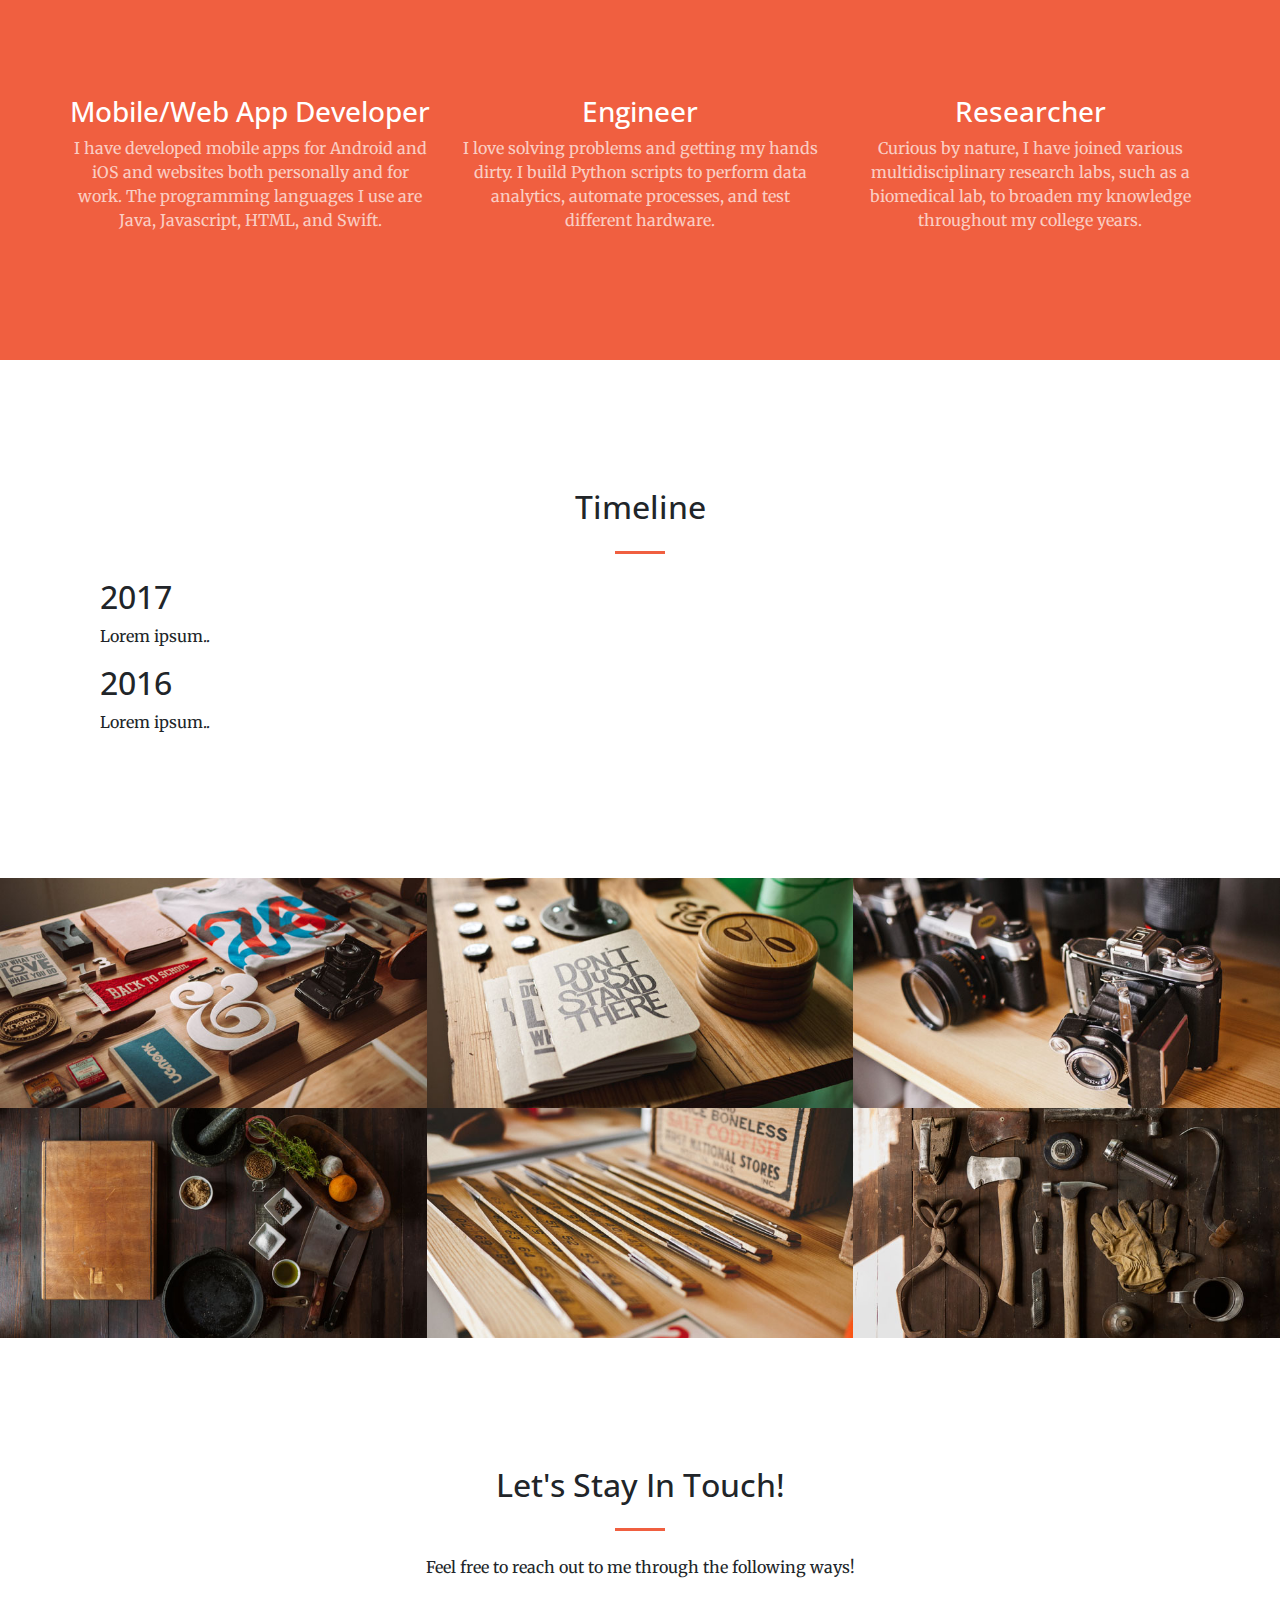
==== commit a2518d45: "bootstrap addition" ====
--- a/index.html
+++ b/index.html
@@ -2,43 +2,105 @@
 <html lang="en">
 
   <head>
-
     <meta charset="utf-8">
-    <meta name="viewport" content="width=device-width, initial-scale=1, shrink-to-fit=no">
-    <meta name="description" content="">
-    <meta name="author" content="">
-
-    <title>JLim's Portfolio</title>
-
-    <!-- Bootstrap core CSS -->
+    <title>Jonathan Lim's Portfolio</title>
+    <link rel="icon" href="./img/robot.png">
     <link href="vendor/bootstrap/css/bootstrap.min.css" rel="stylesheet">
-
-    <!-- Custom fonts for this template -->
     <link href="vendor/fontawesome-free/css/all.min.css" rel="stylesheet" type="text/css">
     <link href='https://fonts.googleapis.com/css?family=Open+Sans:300italic,400italic,600italic,700italic,800italic,400,300,600,700,800' rel='stylesheet' type='text/css'>
     <link href='https://fonts.googleapis.com/css?family=Merriweather:400,300,300italic,400italic,700,700italic,900,900italic' rel='stylesheet' type='text/css'>
-
-    <!-- Plugin CSS -->
-    <link href="vendor/magnific-popup/magnific-popup.css" rel="stylesheet">
-
-    <!-- Custom styles for this template -->
     <link href="css/creative.min.css" rel="stylesheet">
-
   </head>
 
-  <body id="page-top">
-
+  <script type="text/javascript">
+    var TxtType = function(el, toRotate, period) {
+        this.toRotate = toRotate;
+        this.el = el;
+        this.loopNum = 0;
+        this.period = parseInt(period, 10) || 2000;
+        this.txt = '';
+        this.tick();
+        this.isDeleting = false;
+    };
+
+    TxtType.prototype.tick = function() {
+      var i = this.loopNum % this.toRotate.length;
+      var fullTxt = this.toRotate[i];
+
+      if (this.isDeleting) {
+          this.txt = fullTxt.substring(0, this.txt.length - 1);
+      } else {
+          this.txt = fullTxt.substring(0, this.txt.length + 1);
+      }
+
+      this.el.innerHTML = '<span class="wrap">'+this.txt+'</span>';
+
+      var that = this;
+      var delta = 200 - Math.random() * 100;
+
+      if (this.isDeleting) { delta /= 2; }
+
+      if (!this.isDeleting && this.txt === fullTxt) {
+          delta = this.period;
+          this.isDeleting = true;
+      } else if (this.isDeleting && this.txt === '') {
+          this.isDeleting = false;
+          this.loopNum++;
+          delta = 500;
+    }
+      setTimeout(function() {
+          that.tick();
+      }, delta);
+    };
+
+    window.onload = function() {
+        var elements = document.getElementsByClassName('typewrite');
+        for (var i=0; i<elements.length; i++) {
+            var toRotate = elements[i].getAttribute('input');
+            var period = elements[i].getAttribute('text-duration');
+            if (toRotate) {
+              new TxtType(elements[i], JSON.parse(toRotate), period);
+            }
+        }
+        // INJECT CSS
+        var css = document.createElement("style");
+        css.type = "text/css";
+        css.innerHTML = ".typewrite > .wrap { border-right: 0.08em solid #fff}";
+        document.body.appendChild(css);
+    };
+  </script>
+
+  <style>
+    .typewrite-style {
+      font-family: 'Merriweather', 'Helvetica Neue', Arial, sans-serif;
+      font-size: 3rem;
+      padding-bottom: 10;
+    } 
+    .round-img {
+      border-radius: 50%;
+      height: 65%;
+      width: 30%;
+    } 
+    .linkedin-blue {
+      color: #0077B5;
+    }
+    .black {
+      color: black;
+    } 
+  </style>
+  
+  <body id="top-page">
     <!-- Navigation -->
     <nav class="navbar navbar-expand-lg navbar-light fixed-top" id="mainNav">
       <div class="container">
-        <a class="navbar-brand js-scroll-trigger" href="#page-top">JONATHAN LIM</a>
+        <a class="navbar-brand js-scroll-trigger" href="#top-page">JONATHAN LIM</a>
         <button class="navbar-toggler navbar-toggler-right" type="button" data-toggle="collapse" data-target="#navbarResponsive" aria-controls="navbarResponsive" aria-expanded="false" aria-label="Toggle navigation">
           <span class="navbar-toggler-icon"></span>
         </button>
         <div class="collapse navbar-collapse" id="navbarResponsive">
           <ul class="navbar-nav ml-auto">
             <li class="nav-item">
-              <a class="nav-link js-scroll-trigger" href="#about">About Me</a>
+              <a class="nav-link js-scroll-trigger" href="#about">About me</a>
             </li>
             <li class="nav-item">
               <a class="nav-link js-scroll-trigger" href="#services">Timeline</a>
@@ -58,14 +120,15 @@
       <div class="container my-auto">
         <div class="row">
           <div class="col-lg-10 mx-auto">
-            <h1 class="text-uppercase">
-              <strong>Hello World! Welcome to my portfolio! :)</strong>
+            <h1>
+              <strong>Hello World! I'm Jonathan Lim.</strong>
             </h1>
             <hr>
           </div>
           <div class="col-lg-8 mx-auto">
-            <p class="text-faded mb-5">Start Bootstrap can help you build better websites using the Bootstrap CSS framework! Just download your template and start going, no strings attached!</p>
-            <a class="btn btn-primary btn-xl js-scroll-trigger" href="#about">Find Out More</a>
+            <a class="typewrite text-white text-center typewrite-style" text-duration="1500" input='["Electrical Engineering Student", "Software Developer", "AI/Quantum Computing Geek", "Golf Player", "Aspiring Software Engineer"]'>
+              <span class="wrap"></span>
+            </a>
           </div>
         </div>
       </div>
@@ -74,14 +137,35 @@
     <section class="bg-primary" id="about">
       <div class="container">
         <div class="row">
-          <div class="col-lg-8 mx-auto text-center">
-            <h2 class="section-heading text-white">We've got what you need!</h2>
+          <div class="mx-auto text-center">
+            <h2 class="section-heading text-white">Who am I?</h2>
             <hr class="light my-4">
-            <p class="text-faded mb-4">Start Bootstrap has everything you need to get your new website up and running in no time! All of the templates and themes on Start Bootstrap are open source, free to download, and easy to use. No strings attached!</p>
-            <a class="btn btn-light btn-xl js-scroll-trigger" href="#services">Get Started!</a>
-            <a href="" class="typewrite" data-period="2000" data-type='[ "Hi, Im Si.", "I am Creative.", "I Love  Design.", "I Love to Develop." ]'>
-              <span class="wrap"></span>
-            </a>
+            <img class="round-img" src="./img/portfolioPic.jpg">
+            <hr class="light my-3">
+            <p class="text-faded mb-1">I am currently a senior majoring in Electrical Engineering at UC Irvine. I have always been passionate and excited about all kinds of technology, and would not miss any opportunities to get out of my comfort zone and learn about them as much as I can. Please keep scrolling to check out the projects I work on and my skillset!</p>
+          </div>
+          <div class="row">
+            <div class="text-center col-lg-4">
+              <div class="service-box mt-5 mx-auto">
+                <i class="fas fa-4x fa-laptop text-white mb-3 sr-icon-1"></i>
+                <h3 class="text-white mb-2">Mobile/Web App Developer</h3>
+                <p class="text-faded mb-0">I have developed mobile apps for Android and iOS and websites both personally and for work. The programming languages I use are Java, Javascript, HTML, and Swift.</p>
+              </div>
+            </div>
+            <div class="text-center col-lg-4">
+              <div class="service-box mt-5 mx-auto">
+                <i class="fas fa-4x fa-terminal text-white mb-3 sr-icon-2"></i>
+                <h3 class="text-white mb-2">Engineer</h3>
+                <p class="text-faded mb-0">I love solving problems and getting my hands dirty. I build Python scripts to perform data analytics, automate processes, and test different hardware.</p>
+              </div>
+            </div>
+            <div class="text-center col-lg-4">
+              <div class="service-box mt-5 mx-auto">
+                <i class="fas fa-4x fa-vial text-white mb-3 sr-icon-3"></i>
+                <h3 class="text-white mb-2">Researcher</h3>
+                <p class="text-faded mb-0">Curious by nature, I have joined various multidisciplinary research labs, such as a biomedical lab, to broaden my knowledge throughout my college years.</p>
+              </div>
+            </div>
           </div>
         </div>
       </div>
@@ -91,39 +175,21 @@
       <div class="container">
         <div class="row">
           <div class="col-lg-12 text-center">
-            <h2 class="section-heading">At Your Service</h2>
+            <h2 class="section-heading">Timeline</h2>
             <hr class="my-4">
           </div>
         </div>
-      </div>
-      <div class="container">
-        <div class="row">
-          <div class="col-lg-3 col-md-6 text-center">
-            <div class="service-box mt-5 mx-auto">
-              <i class="fas fa-4x fa-gem text-primary mb-3 sr-icon-1"></i>
-              <h3 class="mb-3">Sturdy Templates</h3>
-              <p class="text-muted mb-0">Our templates are updated regularly so they don't break.</p>
-            </div>
-          </div>
-          <div class="col-lg-3 col-md-6 text-center">
-            <div class="service-box mt-5 mx-auto">
-              <i class="fas fa-4x fa-paper-plane text-primary mb-3 sr-icon-2"></i>
-              <h3 class="mb-3">Ready to Ship</h3>
-              <p class="text-muted mb-0">You can use this theme as is, or you can make changes!</p>
-            </div>
-          </div>
-          <div class="col-lg-3 col-md-6 text-center">
-            <div class="service-box mt-5 mx-auto">
-              <i class="fas fa-4x fa-code text-primary mb-3 sr-icon-3"></i>
-              <h3 class="mb-3">Up to Date</h3>
-              <p class="text-muted mb-0">We update dependencies to keep things fresh.</p>
-            </div>
-          </div>
-          <div class="col-lg-3 col-md-6 text-center">
-            <div class="service-box mt-5 mx-auto">
-              <i class="fas fa-4x fa-heart text-primary mb-3 sr-icon-4"></i>
-              <h3 class="mb-3">Made with Love</h3>
-              <p class="text-muted mb-0">You have to make your websites with love these days!</p>
+        <div class="timeline">
+          <div class="container left">
+            <div class="content">
+              <h2>2017</h2>
+              <p>Lorem ipsum..</p>
+            </div>
+          </div>
+          <div class="container right">
+            <div class="content">
+              <h2>2016</h2>
+              <p>Lorem ipsum..</p>
             </div>
           </div>
         </div>
@@ -135,7 +201,7 @@
         <div class="row no-gutters popup-gallery">
           <div class="col-lg-4 col-sm-6">
             <a class="portfolio-box" href="img/portfolio/fullsize/1.jpg">
-              <img class="img-fluid" src="img/portfolio/thumbnails/1.jpg" alt="">
+              <img class="img-fluid" src="img/projects/1.jpg" alt="">
               <div class="portfolio-box-caption">
                 <div class="portfolio-box-caption-content">
                   <div class="project-category text-faded">
@@ -150,7 +216,7 @@
           </div>
           <div class="col-lg-4 col-sm-6">
             <a class="portfolio-box" href="img/portfolio/fullsize/2.jpg">
-              <img class="img-fluid" src="img/portfolio/thumbnails/2.jpg" alt="">
+              <img class="img-fluid" src="img/projects/2.jpg" alt="">
               <div class="portfolio-box-caption">
                 <div class="portfolio-box-caption-content">
                   <div class="project-category text-faded">
@@ -165,7 +231,7 @@
           </div>
           <div class="col-lg-4 col-sm-6">
             <a class="portfolio-box" href="img/portfolio/fullsize/3.jpg">
-              <img class="img-fluid" src="img/portfolio/thumbnails/3.jpg" alt="">
+              <img class="img-fluid" src="img/projects/3.jpg" alt="">
               <div class="portfolio-box-caption">
                 <div class="portfolio-box-caption-content">
                   <div class="project-category text-faded">
@@ -180,7 +246,7 @@
           </div>
           <div class="col-lg-4 col-sm-6">
             <a class="portfolio-box" href="img/portfolio/fullsize/4.jpg">
-              <img class="img-fluid" src="img/portfolio/thumbnails/4.jpg" alt="">
+              <img class="img-fluid" src="img/projects/4.jpg" alt="">
               <div class="portfolio-box-caption">
                 <div class="portfolio-box-caption-content">
                   <div class="project-category text-faded">
@@ -195,7 +261,7 @@
           </div>
           <div class="col-lg-4 col-sm-6">
             <a class="portfolio-box" href="img/portfolio/fullsize/5.jpg">
-              <img class="img-fluid" src="img/portfolio/thumbnails/5.jpg" alt="">
+              <img class="img-fluid" src="img/projects/5.jpg" alt="">
               <div class="portfolio-box-caption">
                 <div class="portfolio-box-caption-content">
                   <div class="project-category text-faded">
@@ -210,27 +276,20 @@
           </div>
           <div class="col-lg-4 col-sm-6">
             <a class="portfolio-box" href="img/portfolio/fullsize/6.jpg">
-              <img class="img-fluid" src="img/portfolio/thumbnails/6.jpg" alt="">
-              <div class="portfolio-box-caption">
-                <div class="portfolio-box-caption-content">
-                  <div class="project-category text-faded">
-                    Category
-                  </div>
-                  <div class="project-name">
-                    Project Name
-                  </div>
-                </div>
-              </div>
-            </a>
-          </div>
-        </div>
-      </div>
-    </section>
-
-    <section class="bg-dark text-white">
-      <div class="container text-center">
-        <h2 class="mb-4">Free Download at Start Bootstrap!</h2>
-        <a class="btn btn-light btn-xl sr-button" href="http://startbootstrap.com/template-overviews/creative/">Download Now!</a>
+              <img class="img-fluid" src="img/projects/6.jpg" alt="">
+              <div class="portfolio-box-caption">
+                <div class="portfolio-box-caption-content">
+                  <div class="project-category text-faded">
+                    Category
+                  </div>
+                  <div class="project-name">
+                    Project Name
+                  </div>
+                </div>
+              </div>
+            </a>
+          </div>
+        </div>
       </div>
     </section>
 
@@ -238,38 +297,40 @@
       <div class="container">
         <div class="row">
           <div class="col-lg-8 mx-auto text-center">
-            <h2 class="section-heading">Let's Get In Touch!</h2>
+            <h2 class="section-heading">Let's Stay In Touch!</h2>
             <hr class="my-4">
-            <p class="mb-5">Ready to start your next project with us? That's great! Give us a call or send us an email and we will get back to you as soon as possible!</p>
-          </div>
-        </div>
-        <div class="row">
-          <div class="col-lg-4 ml-auto text-center">
-            <i class="fas fa-phone fa-3x mb-3 sr-contact-1"></i>
-            <p>123-456-6789</p>
-          </div>
-          <div class="col-lg-4 mr-auto text-center">
-            <i class="fas fa-envelope fa-3x mb-3 sr-contact-2"></i>
-            <p>
-              <a href="mailto:your-email@your-domain.com">feedback@startbootstrap.com</a>
-            </p>
-          </div>
-        </div>
-      </div>
+            <p class="mb-5">Feel free to reach out to me through the following ways!</p>
+          </div>
+        </div>
+        <div class="row">
+          <div class="col-lg-3 text-center">
+            <a href="mailto:jonathan.cy.lim@gmail.com"><i class="fas fa-envelope fa-4x mb-3 sr-icon-1"></i></a>
+          </div>
+          <div class="col-lg-3 text-center">
+            <a href="github.com/jcylim"><i class="fab fa-github fa-4x black mb-3 sr-icon-2"></i></a>
+          </div>
+          <div class="col-lg-3 text-center">
+            <a href="linkedin.com/in/jcylim-123"><i class="fab fa-linkedin fa-4x linkedin-blue mb-3 sr-icon-3"></i></a>
+          </div>
+          <div class="col-lg-3 text-center">
+            <a href="instagram.com/jcylim_123"><i class="fab fa-instagram fa-4x black mb-3 sr-icon-4"></i></a>
+          </div>
+        </div>
+      </div>
+
+      <!-- Bootstrap core JavaScript -->
+      <script src="vendor/jquery/jquery.min.js"></script>
+      <script src="vendor/bootstrap/js/bootstrap.bundle.min.js"></script>
+
+      <!-- Plugin JavaScript -->
+      <script src="vendor/jquery-easing/jquery.easing.min.js"></script>
+      <script src="vendor/scrollreveal/scrollreveal.min.js"></script>
+      <script src="vendor/magnific-popup/jquery.magnific-popup.min.js"></script>
+
+      <!-- Custom scripts for this template -->
+      <script src="js/creative.min.js"></script>
+
     </section>
 
-    <!-- Bootstrap core JavaScript -->
-    <script src="vendor/jquery/jquery.min.js"></script>
-    <script src="vendor/bootstrap/js/bootstrap.bundle.min.js"></script>
-
-    <!-- Plugin JavaScript -->
-    <script src="vendor/jquery-easing/jquery.easing.min.js"></script>
-    <script src="vendor/scrollreveal/scrollreveal.min.js"></script>
-    <script src="vendor/magnific-popup/jquery.magnific-popup.min.js"></script>
-
-    <!-- Custom scripts for this template -->
-    <script src="js/creative.min.js"></script>
-
   </body>
-
 </html>
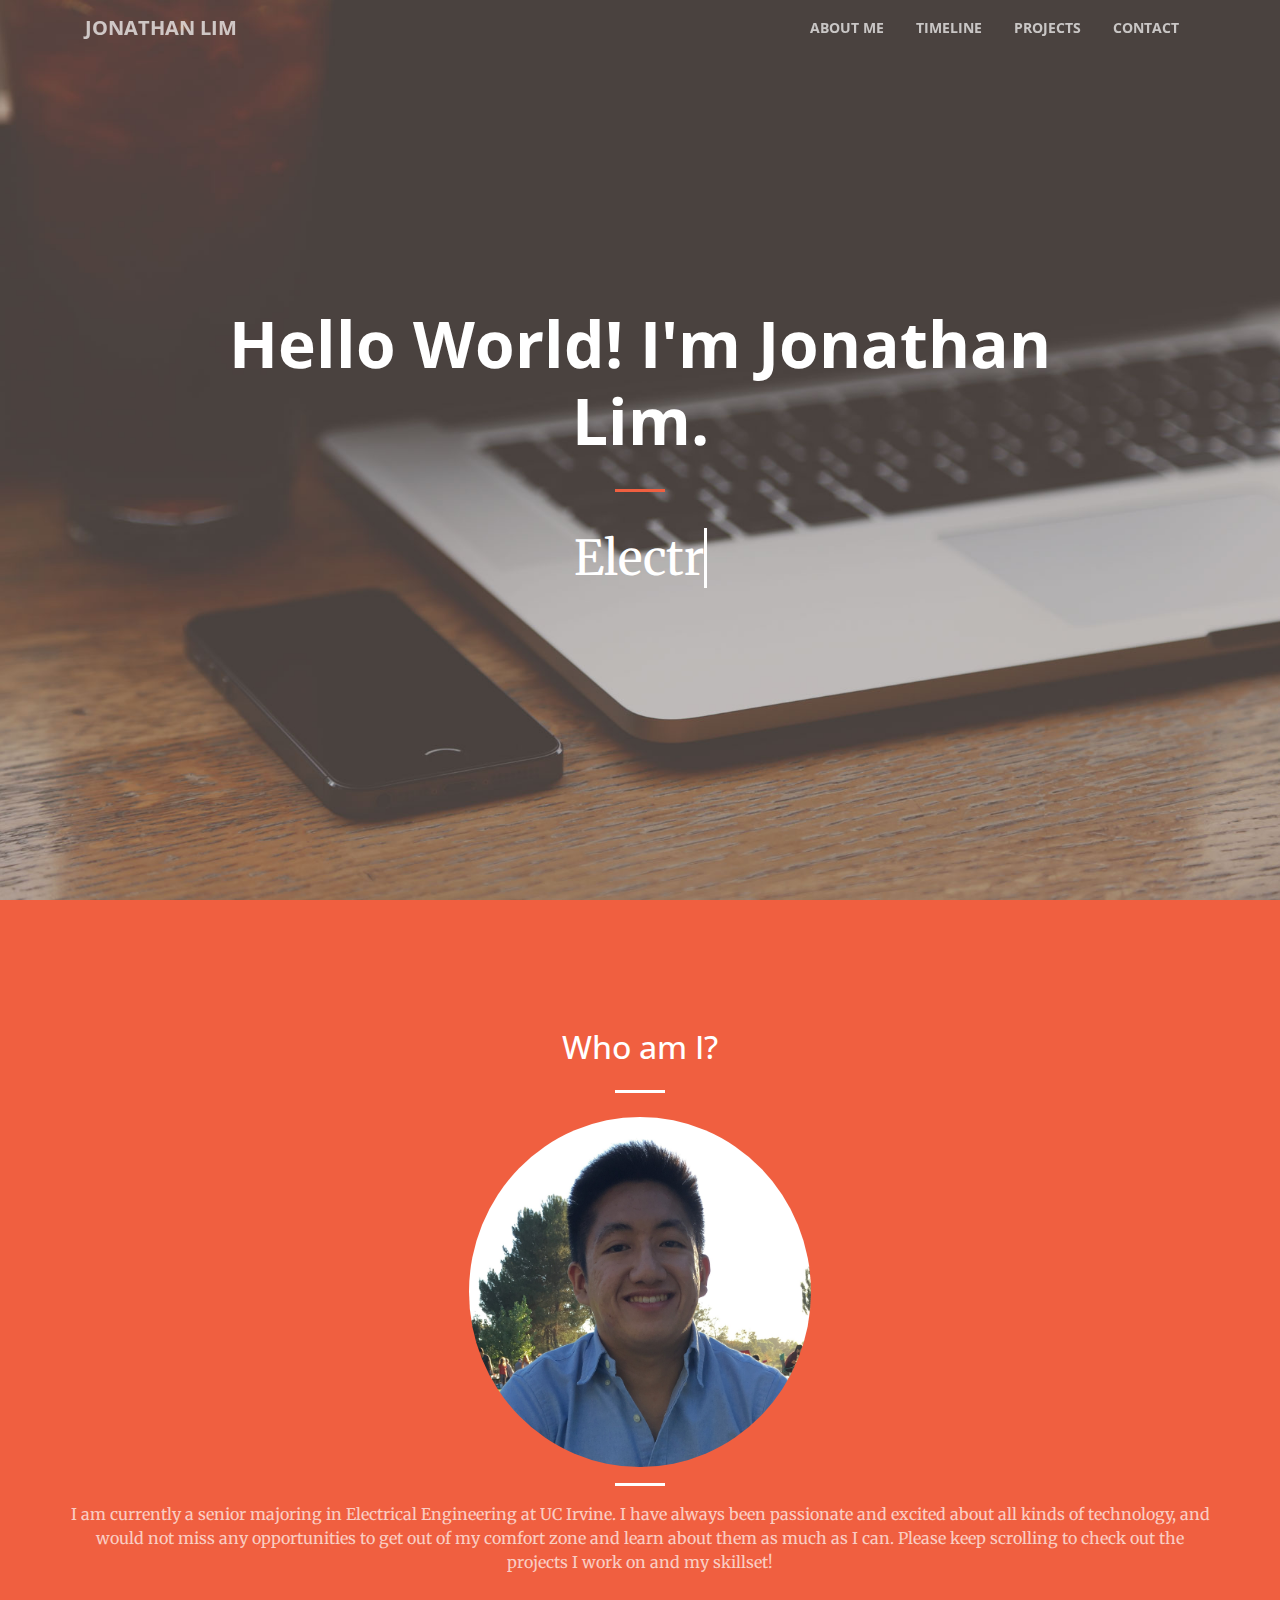
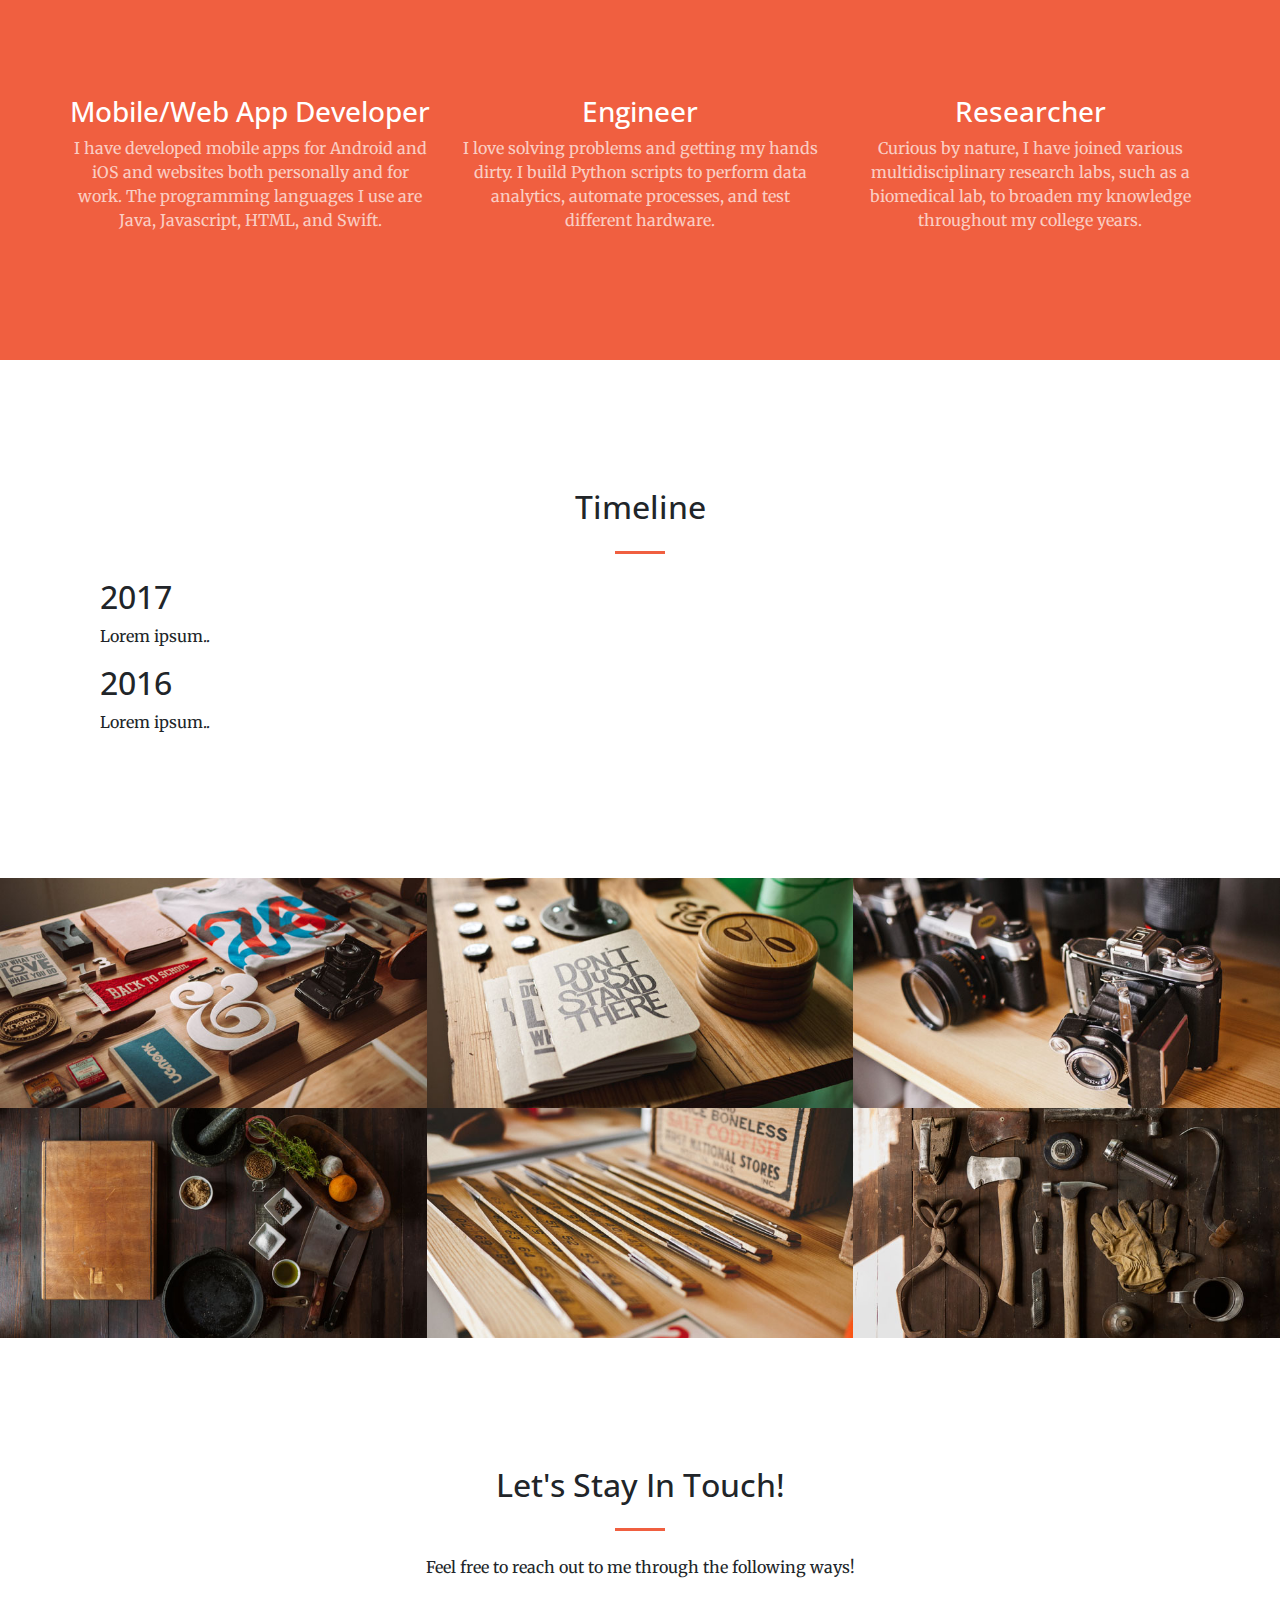
==== commit 10a1cad5: "updated contact code" ====
--- a/index.html
+++ b/index.html
@@ -307,13 +307,13 @@
             <a href="mailto:jonathan.cy.lim@gmail.com"><i class="fas fa-envelope fa-4x mb-3 sr-icon-1"></i></a>
           </div>
           <div class="col-lg-3 text-center">
-            <a href="github.com/jcylim"><i class="fab fa-github fa-4x black mb-3 sr-icon-2"></i></a>
+            <a href="https://github.com/jcylim"><i class="fab fa-github fa-4x black mb-3 sr-icon-2"></i></a>
           </div>
           <div class="col-lg-3 text-center">
-            <a href="linkedin.com/in/jcylim-123"><i class="fab fa-linkedin fa-4x linkedin-blue mb-3 sr-icon-3"></i></a>
+            <a href="https://www.linkedin.com/in/jcylim-123/"><i class="fab fa-linkedin fa-4x linkedin-blue mb-3 sr-icon-3"></i></a>
           </div>
           <div class="col-lg-3 text-center">
-            <a href="instagram.com/jcylim_123"><i class="fab fa-instagram fa-4x black mb-3 sr-icon-4"></i></a>
+            <a href="https://www.instagram.com/jcylim_123/"><i class="fab fa-instagram fa-4x black mb-3 sr-icon-4"></i></a>
           </div>
         </div>
       </div>
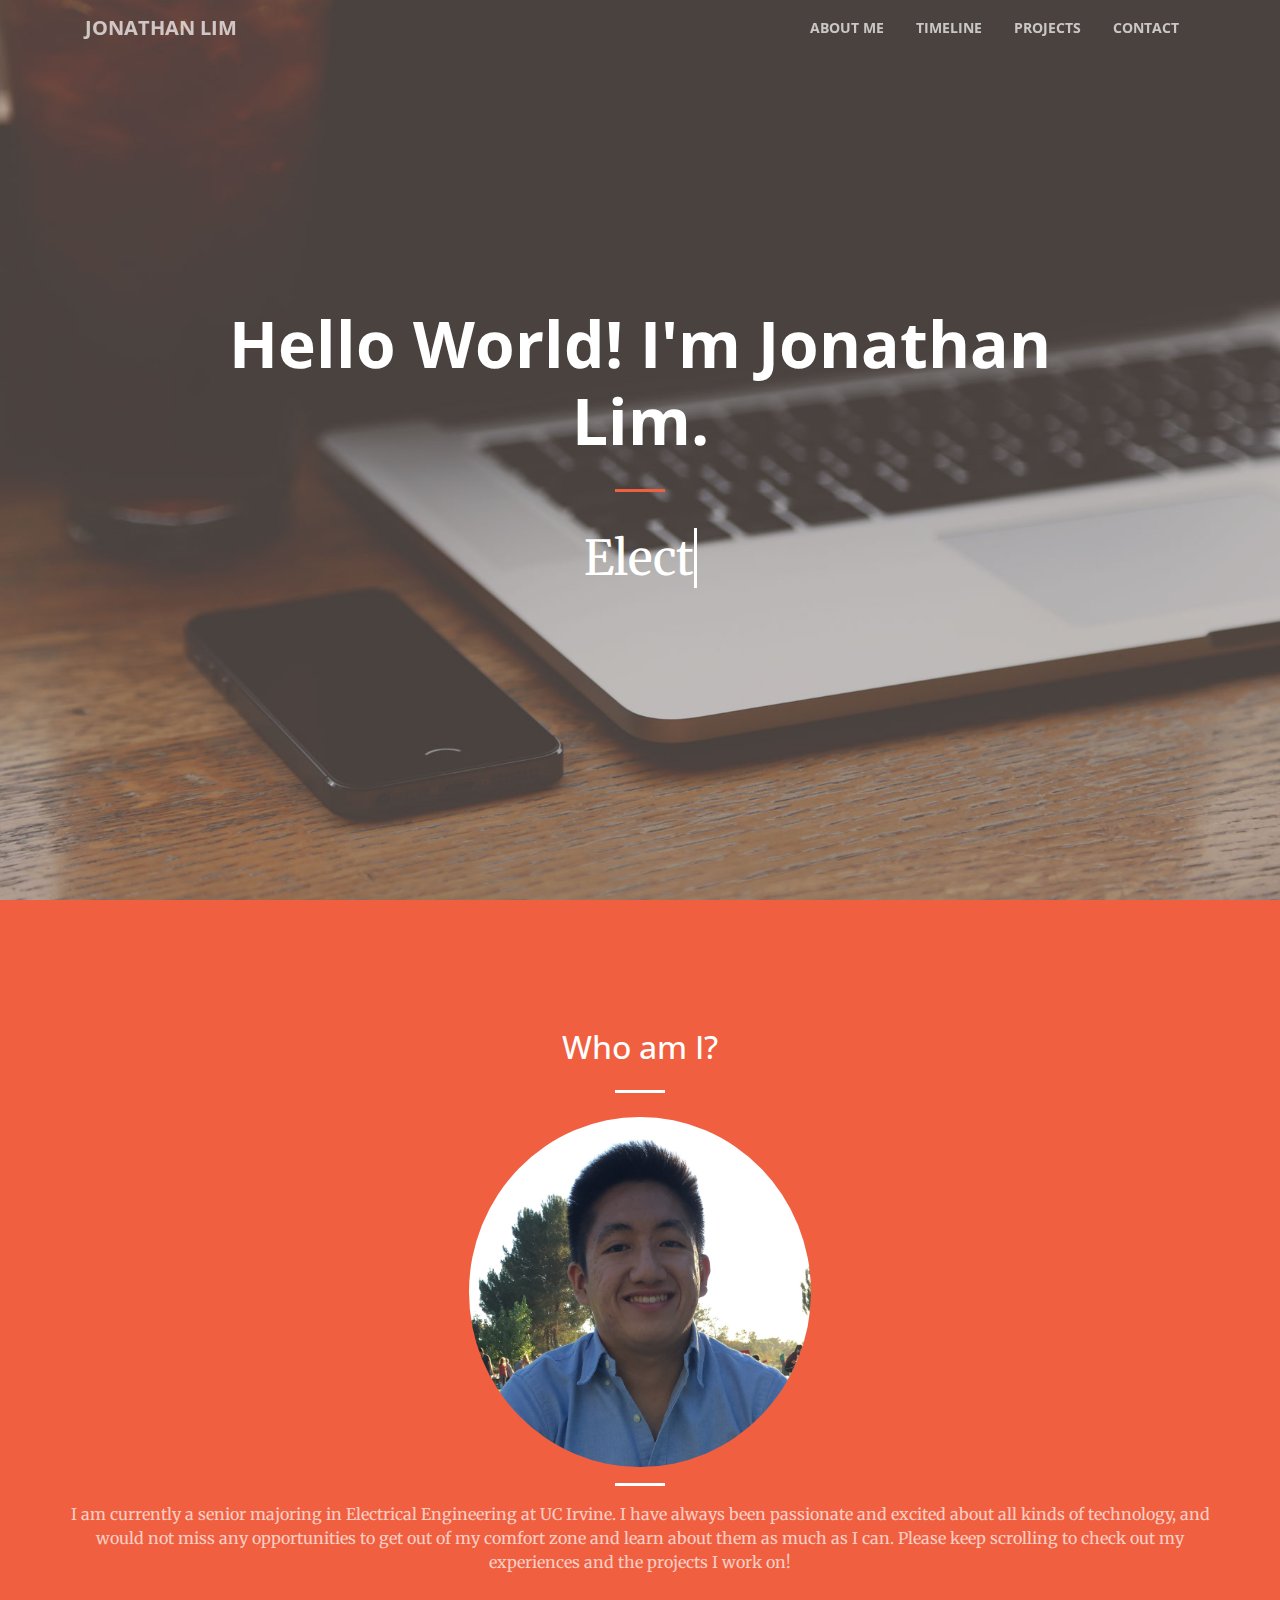
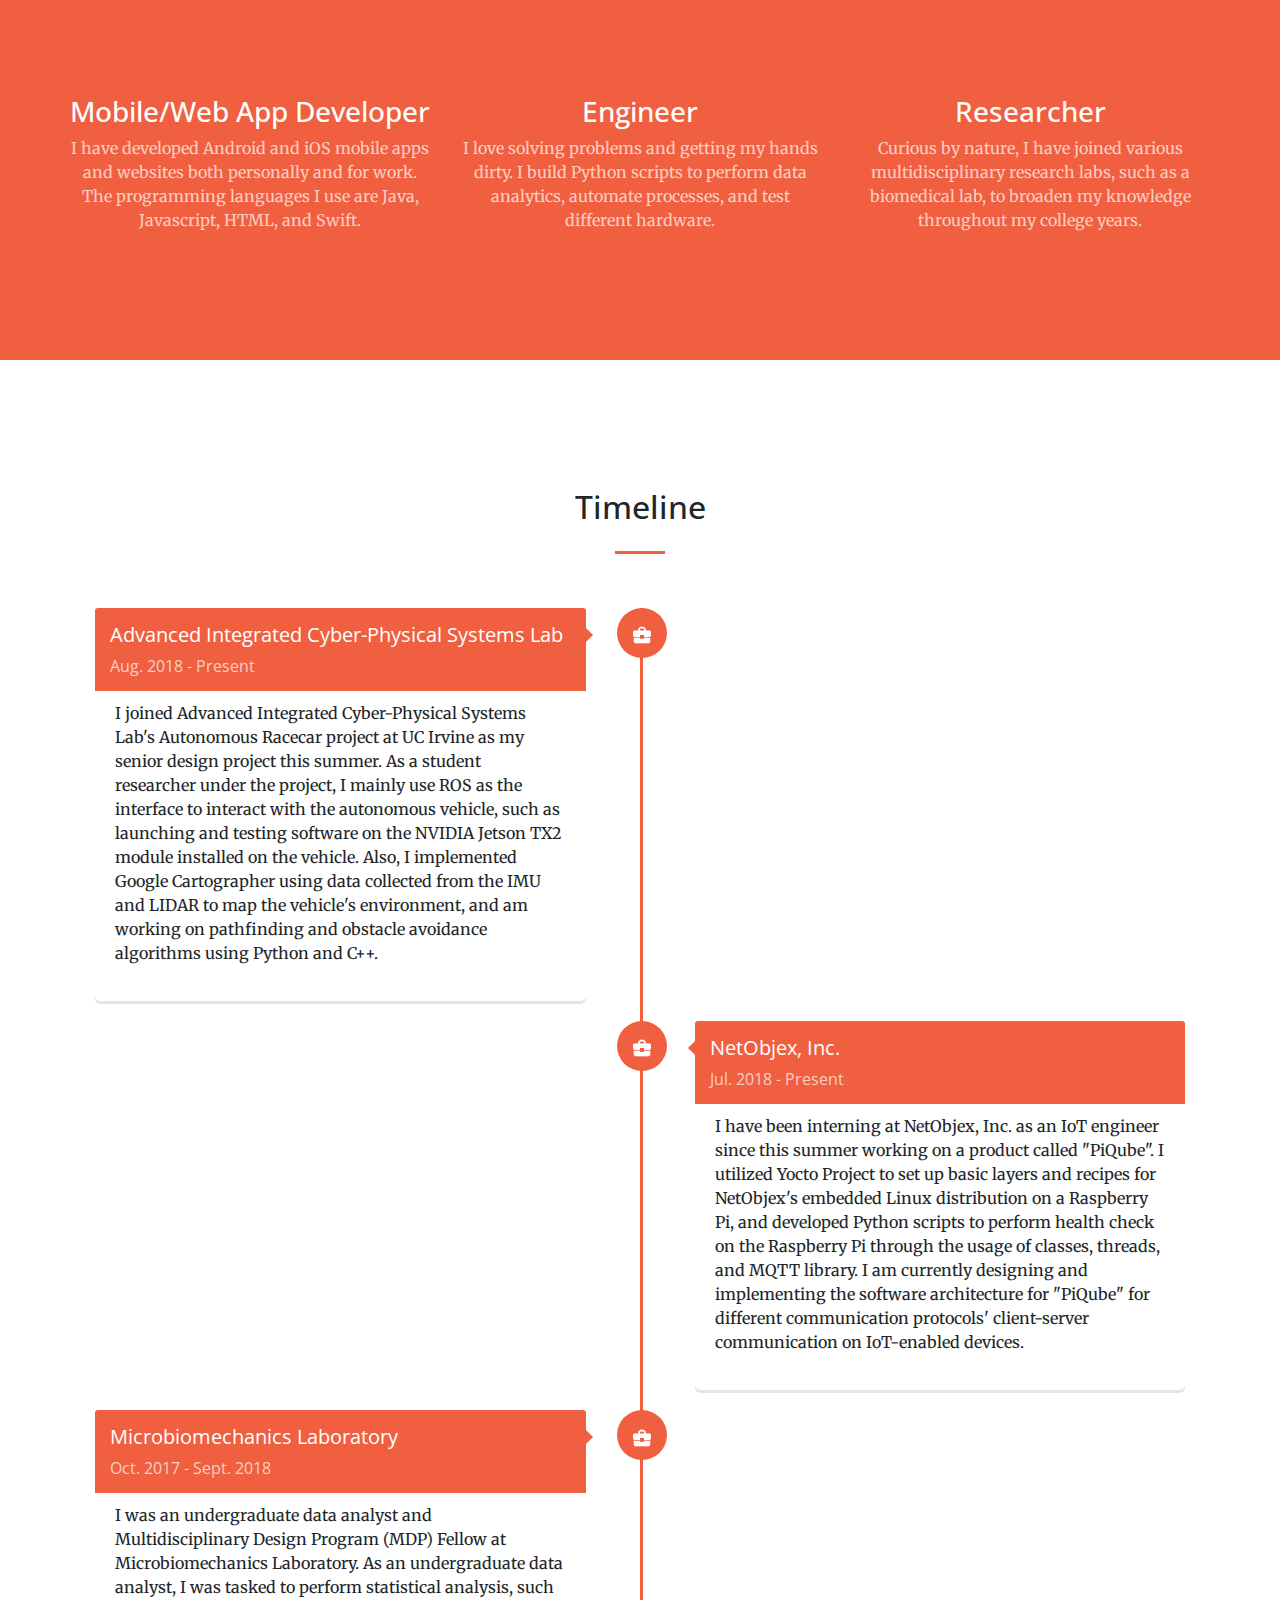
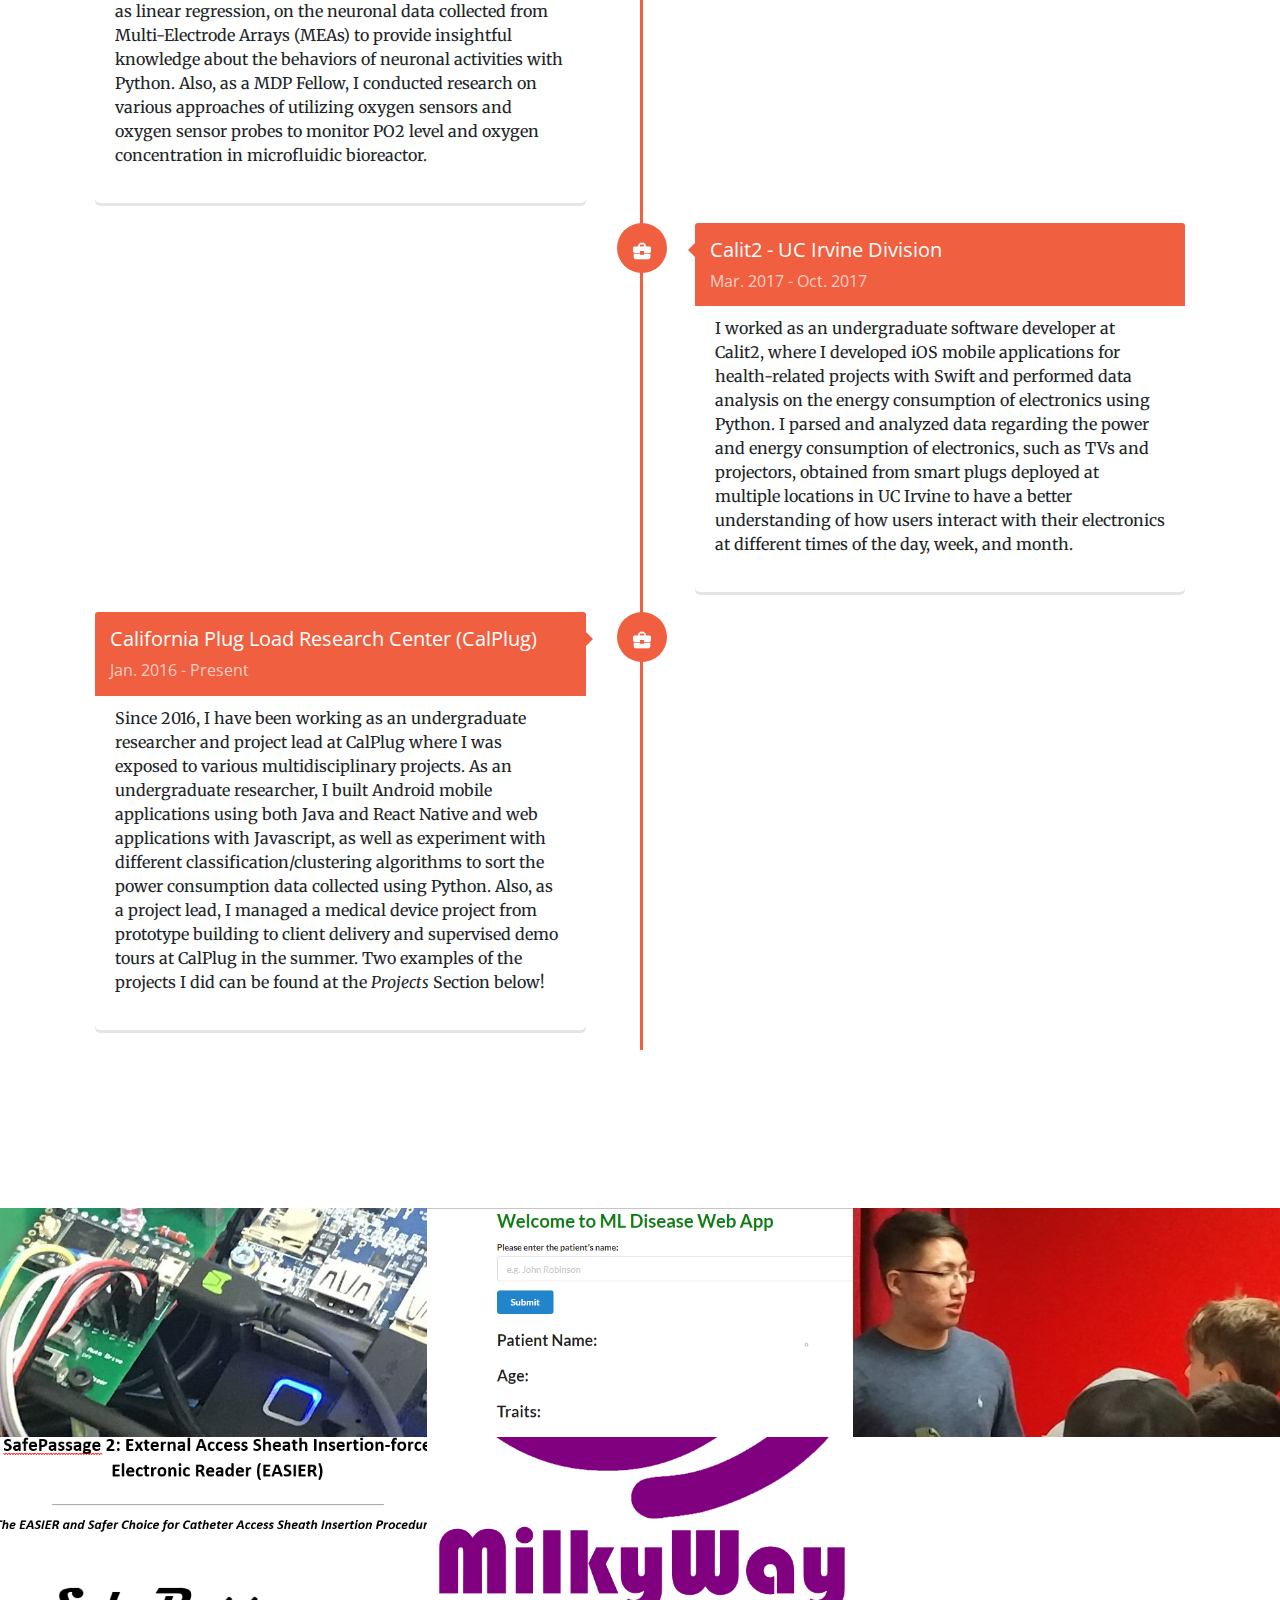
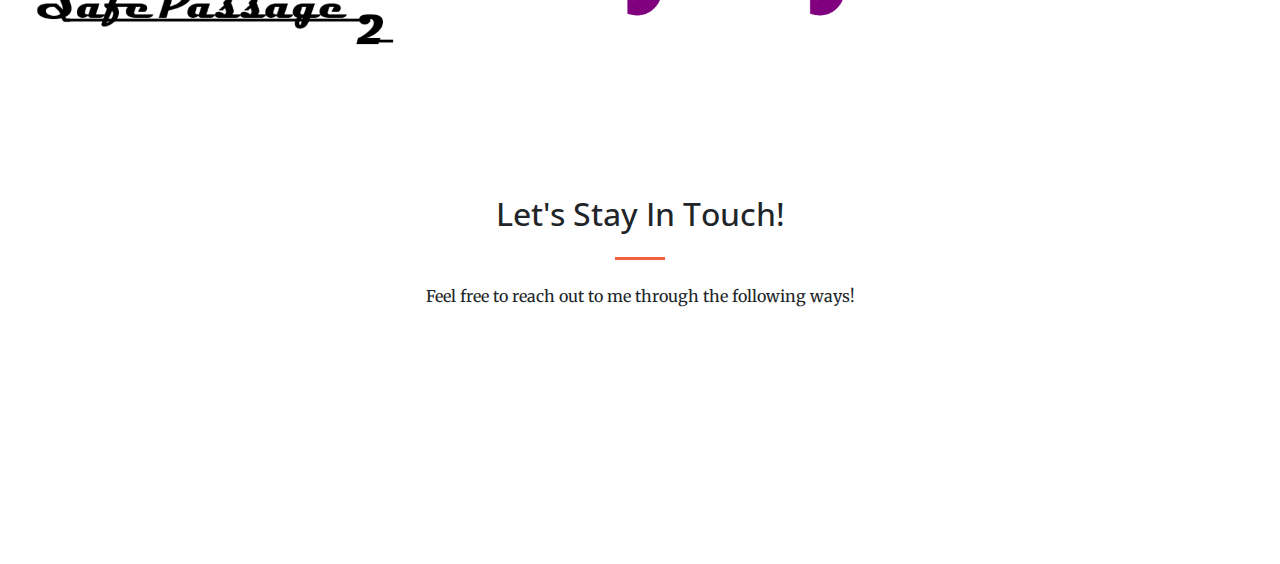
==== commit 7d8cbc80: "Updated Portfolio" ====
--- a/index.html
+++ b/index.html
@@ -3,16 +3,27 @@
 
   <head>
     <meta charset="utf-8">
+    <meta name="viewport" content="width=device-width, initial-scale=1">
     <title>Jonathan Lim's Portfolio</title>
     <link rel="icon" href="./img/robot.png">
     <link href="vendor/bootstrap/css/bootstrap.min.css" rel="stylesheet">
     <link href="vendor/fontawesome-free/css/all.min.css" rel="stylesheet" type="text/css">
     <link href='https://fonts.googleapis.com/css?family=Open+Sans:300italic,400italic,600italic,700italic,800italic,400,300,600,700,800' rel='stylesheet' type='text/css'>
     <link href='https://fonts.googleapis.com/css?family=Merriweather:400,300,300italic,400italic,700,700italic,900,900italic' rel='stylesheet' type='text/css'>
+    <link rel="stylesheet" href="https://maxcdn.bootstrapcdn.com/bootstrap/4.1.3/css/bootstrap.min.css">
+    <script src="https://ajax.googleapis.com/ajax/libs/jquery/3.3.1/jquery.min.js"></script>
+    <script src="https://cdnjs.cloudflare.com/ajax/libs/popper.js/1.14.3/umd/popper.min.js"></script>
+    <script src="https://maxcdn.bootstrapcdn.com/bootstrap/4.1.3/js/bootstrap.min.js"></script>
+    <link href="vendor/magnific-popup/magnific-popup.css" rel="stylesheet" type="text/css">
     <link href="css/creative.min.css" rel="stylesheet">
+
+    <!-- My Own CSS Stylesheets -->
+    <link rel="stylesheet" href="css/timeline.css">
+
   </head>
 
   <script type="text/javascript">
+    //typing text
     var TxtType = function(el, toRotate, period) {
         this.toRotate = toRotate;
         this.el = el;
@@ -62,7 +73,6 @@
               new TxtType(elements[i], JSON.parse(toRotate), period);
             }
         }
-        // INJECT CSS
         var css = document.createElement("style");
         css.type = "text/css";
         css.innerHTML = ".typewrite > .wrap { border-right: 0.08em solid #fff}";
@@ -86,6 +96,15 @@
     }
     .black {
       color: black;
+    }
+    .close-button {
+      position: absolute; 
+      top: 1.5rem; 
+      right: 2rem;
+    }
+    .modal-img {
+      width: 100%; 
+      height: 100%;
     } 
   </style>
   
@@ -126,7 +145,7 @@
             <hr>
           </div>
           <div class="col-lg-8 mx-auto">
-            <a class="typewrite text-white text-center typewrite-style" text-duration="1500" input='["Electrical Engineering Student", "Software Developer", "AI/Quantum Computing Geek", "Golf Player", "Aspiring Software Engineer"]'>
+            <a class="typewrite text-white text-center typewrite-style" text-duration="1500" input='["Electrical Engineering Student", "Software Developer", "AI/Quantum Computing Geek", "Golf Player", "Aspiring Data Scientist"]'>
               <span class="wrap"></span>
             </a>
           </div>
@@ -142,14 +161,14 @@
             <hr class="light my-4">
             <img class="round-img" src="./img/portfolioPic.jpg">
             <hr class="light my-3">
-            <p class="text-faded mb-1">I am currently a senior majoring in Electrical Engineering at UC Irvine. I have always been passionate and excited about all kinds of technology, and would not miss any opportunities to get out of my comfort zone and learn about them as much as I can. Please keep scrolling to check out the projects I work on and my skillset!</p>
+            <p class="text-faded mb-1">I am currently a senior majoring in Electrical Engineering at UC Irvine. I have always been passionate and excited about all kinds of technology, and would not miss any opportunities to get out of my comfort zone and learn about them as much as I can. Please keep scrolling to check out my experiences and the projects I work on!</p>
           </div>
           <div class="row">
             <div class="text-center col-lg-4">
               <div class="service-box mt-5 mx-auto">
                 <i class="fas fa-4x fa-laptop text-white mb-3 sr-icon-1"></i>
                 <h3 class="text-white mb-2">Mobile/Web App Developer</h3>
-                <p class="text-faded mb-0">I have developed mobile apps for Android and iOS and websites both personally and for work. The programming languages I use are Java, Javascript, HTML, and Swift.</p>
+                <p class="text-faded mb-0">I have developed Android and iOS mobile apps and websites both personally and for work. The programming languages I use are Java, Javascript, HTML, and Swift.</p>
               </div>
             </div>
             <div class="text-center col-lg-4">
@@ -179,111 +198,169 @@
             <hr class="my-4">
           </div>
         </div>
-        <div class="timeline">
-          <div class="container left">
-            <div class="content">
-              <h2>2017</h2>
-              <p>Lorem ipsum..</p>
-            </div>
-          </div>
-          <div class="container right">
-            <div class="content">
-              <h2>2016</h2>
-              <p>Lorem ipsum..</p>
-            </div>
-          </div>
+        <div id="timeline">
+            <div class="timeline-item">
+                <div class="timeline-icon">
+                    <img src="img/work.png" width="22px" height="22px">
+                </div>
+                <div class="timeline-content sr-timeline-1">
+                    <h2>Advanced Integrated Cyber-Physical Systems Lab</h2>
+                    <h2 style="font-size: 1rem; color: rgba(255, 255, 255, 0.7);">
+                      Aug. 2018 - Present
+                    </h2>
+                    <p>
+                        I joined Advanced Integrated Cyber-Physical Systems Lab's Autonomous Racecar project at UC Irvine as my senior design project this summer. As a student researcher under the project, I mainly use ROS as the interface to interact with the autonomous vehicle, such as launching and testing software on the NVIDIA Jetson TX2 module installed on the vehicle. Also, I implemented Google Cartographer using data collected from the IMU and LIDAR to map the vehicle's environment, and am working on pathfinding and obstacle avoidance algorithms using Python and C++.     
+                    </p>
+                </div>
+            </div>
+            <div class="timeline-item">
+                <div class="timeline-icon">
+                    <img src="img/work.png" width="22px" height="22px">
+                </div>
+                <div class="timeline-content right sr-timeline-2">
+                    <h2>NetObjex, Inc.</h2>
+                    <h2 style="font-size: 1rem; color: rgba(255, 255, 255, 0.7);">
+                      Jul. 2018 - Present
+                    </h2>
+                    <p>
+                        I have been interning at NetObjex, Inc. as an IoT engineer since this summer working on a product called "PiQube". I utilized Yocto Project to set up basic layers and recipes for NetObjex's embedded Linux distribution on a Raspberry Pi, and developed Python scripts to perform health check on the Raspberry Pi through the usage of classes, threads, and MQTT library. I am currently designing and implementing the software architecture for "PiQube" for different communication protocols' client-server communication on IoT-enabled devices.       
+                    </p>
+                </div>
+            </div>
+            <div class="timeline-item">
+                <div class="timeline-icon">
+                    <img src="img/work.png" width="22px" height="22px">
+                </div>
+                <div class="timeline-content sr-timeline-3">
+                    <h2>Microbiomechanics Laboratory</h2>
+                    <h2 style="font-size: 1rem; color: rgba(255, 255, 255, 0.7);">
+                      Oct. 2017 - Sept. 2018
+                    </h2>
+                    <p>
+                        I was an undergraduate data analyst and Multidisciplinary Design Program (MDP) Fellow at Microbiomechanics Laboratory. As an undergraduate data analyst, I was tasked to perform statistical analysis, such as linear regression, on the neuronal data collected from Multi-Electrode Arrays (MEAs) to provide insightful knowledge about the behaviors of neuronal activities with Python. Also, as a MDP Fellow, I conducted research on various approaches of utilizing oxygen sensors and oxygen sensor probes to monitor PO2 level and oxygen concentration in microfluidic bioreactor.       
+                    </p>
+                </div>
+            </div>
+            <div class="timeline-item">
+                <div class="timeline-icon">
+                    <img src="img/work.png" width="22px" height="22px">
+                </div>
+                <div class="timeline-content right sr-timeline-4">
+                    <h2>Calit2 - UC Irvine Division</h2>
+                    <h2 style="font-size: 1rem; color: rgba(255, 255, 255, 0.7);">
+                      Mar. 2017 - Oct. 2017
+                    </h2>
+                    <p>
+                        I worked as an undergraduate software developer at Calit2, where I developed iOS mobile applications for health-related projects with Swift and performed data analysis on the energy consumption of electronics using Python. I parsed and analyzed data regarding the power and energy consumption of electronics, such as TVs and projectors, obtained from smart plugs deployed at multiple locations in UC Irvine to have a better understanding of how users interact with their electronics at different times of the day, week, and month.       
+                    </p>
+                </div>
+            </div>
+            <div class="timeline-item">
+                <div class="timeline-icon">
+                    <img src="img/work.png" width="22px" height="22px">
+                </div>
+                <div class="timeline-content sr-timeline-4">
+                    <h2>California Plug Load Research Center (CalPlug)</h2>
+                    <h2 style="font-size: 1rem; color: rgba(255, 255, 255, 0.7);">
+                      Jan. 2016 - Present
+                    </h2>
+                    <p>
+                        Since 2016, I have been working as an undergraduate researcher and project lead at CalPlug where I was exposed to various multidisciplinary projects. As an undergraduate researcher, I built Android mobile applications using both Java and React Native and web applications with Javascript, as well as experiment with different classification/clustering algorithms to sort the power consumption data collected using Python. Also, as a project lead, I managed a medical device project from prototype building to client delivery and supervised demo tours at CalPlug in the summer. Two examples of the projects I did can be found at the <i>Projects</i> Section below!
+                    </p>
+                </div>
+            </div>
         </div>
       </div>
     </section>
 
     <section class="p-0" id="portfolio">
       <div class="container-fluid p-0">
-        <div class="row no-gutters popup-gallery">
+        <div class="row no-gutters">
           <div class="col-lg-4 col-sm-6">
-            <a class="portfolio-box" href="img/portfolio/fullsize/1.jpg">
-              <img class="img-fluid" src="img/projects/1.jpg" alt="">
+            <a class="portfolio-box" data-toggle="modal" href="#project-modal-1">
+              <img class="img-fluid" src="img/projects/AVP_projects.jpg">
               <div class="portfolio-box-caption">
                 <div class="portfolio-box-caption-content">
                   <div class="project-category text-faded">
-                    Category
+                    In Progress
                   </div>
                   <div class="project-name">
-                    Project Name
+                    Autonomous Racecar
+                  </div>
+                  <div class="project-category text-faded">
+                    2018
                   </div>
                 </div>
               </div>
             </a>
           </div>
           <div class="col-lg-4 col-sm-6">
-            <a class="portfolio-box" href="img/portfolio/fullsize/2.jpg">
-              <img class="img-fluid" src="img/projects/2.jpg" alt="">
+            <a class="portfolio-box" data-toggle="modal" href="#project-modal-2">
+              <img class="img-fluid" src="img/projects/ml_disease_projects.png">
               <div class="portfolio-box-caption">
                 <div class="portfolio-box-caption-content">
                   <div class="project-category text-faded">
-                    Category
+                    Completed
                   </div>
                   <div class="project-name">
-                    Project Name
+                    Machine Learning for Disease Prediction
+                  </div>
+                  <div class="project-category text-faded">
+                    2017
                   </div>
                 </div>
               </div>
             </a>
           </div>
           <div class="col-lg-4 col-sm-6">
-            <a class="portfolio-box" href="img/portfolio/fullsize/3.jpg">
-              <img class="img-fluid" src="img/projects/3.jpg" alt="">
+            <a class="portfolio-box" data-toggle="modal" href="#project-modal-3">
+              <img class="img-fluid" src="img/projects/1kwhChallenge_projects.jpg">
               <div class="portfolio-box-caption">
                 <div class="portfolio-box-caption-content">
                   <div class="project-category text-faded">
-                    Category
+                    Completed
                   </div>
                   <div class="project-name">
-                    Project Name
+                    1kWh Challenge
+                  </div>
+                  <div class="project-category text-faded">
+                    2017-2018
                   </div>
                 </div>
               </div>
             </a>
           </div>
           <div class="col-lg-4 col-sm-6">
-            <a class="portfolio-box" href="img/portfolio/fullsize/4.jpg">
-              <img class="img-fluid" src="img/projects/4.jpg" alt="">
+            <a class="portfolio-box" data-toggle="modal" href="#project-modal-4">
+              <img class="img-fluid" src="img/projects/safepassage_projects.png">
               <div class="portfolio-box-caption">
                 <div class="portfolio-box-caption-content">
                   <div class="project-category text-faded">
-                    Category
+                    Completed
                   </div>
                   <div class="project-name">
-                    Project Name
+                    Safe Passage Electronic Force Monitor
+                  </div>
+                  <div class="project-category text-faded">
+                    2016-2018
                   </div>
                 </div>
               </div>
             </a>
           </div>
           <div class="col-lg-4 col-sm-6">
-            <a class="portfolio-box" href="img/portfolio/fullsize/5.jpg">
-              <img class="img-fluid" src="img/projects/5.jpg" alt="">
+            <a class="portfolio-box" data-toggle="modal" href="#project-modal-5">
+              <img class="img-fluid" src="img/projects/milkyway_projects.png">
               <div class="portfolio-box-caption">
                 <div class="portfolio-box-caption-content">
                   <div class="project-category text-faded">
-                    Category
+                    Completed
                   </div>
                   <div class="project-name">
-                    Project Name
-                  </div>
-                </div>
-              </div>
-            </a>
-          </div>
-          <div class="col-lg-4 col-sm-6">
-            <a class="portfolio-box" href="img/portfolio/fullsize/6.jpg">
-              <img class="img-fluid" src="img/projects/6.jpg" alt="">
-              <div class="portfolio-box-caption">
-                <div class="portfolio-box-caption-content">
-                  <div class="project-category text-faded">
-                    Category
-                  </div>
-                  <div class="project-name">
-                    Project Name
+                    MilkyWay
+                  </div>
+                  <div class="project-category text-faded">
+                    2016-2017
                   </div>
                 </div>
               </div>
@@ -303,34 +380,226 @@
           </div>
         </div>
         <div class="row">
-          <div class="col-lg-3 text-center">
+          <div class="col-lg-4 text-center">
             <a href="mailto:jonathan.cy.lim@gmail.com"><i class="fas fa-envelope fa-4x mb-3 sr-icon-1"></i></a>
           </div>
-          <div class="col-lg-3 text-center">
+          <div class="col-lg-4 text-center">
+            <a href="https://www.linkedin.com/in/jcylim1/"><i class="fab fa-linkedin fa-4x linkedin-blue mb-3 sr-icon-3"></i></a>
+          </div>
+          <div class="col-lg-4 text-center">
             <a href="https://github.com/jcylim"><i class="fab fa-github fa-4x black mb-3 sr-icon-2"></i></a>
           </div>
-          <div class="col-lg-3 text-center">
-            <a href="https://www.linkedin.com/in/jcylim-123/"><i class="fab fa-linkedin fa-4x linkedin-blue mb-3 sr-icon-3"></i></a>
-          </div>
-          <div class="col-lg-3 text-center">
-            <a href="https://www.instagram.com/jcylim_123/"><i class="fab fa-instagram fa-4x black mb-3 sr-icon-4"></i></a>
-          </div>
-        </div>
-      </div>
-
-      <!-- Bootstrap core JavaScript -->
-      <script src="vendor/jquery/jquery.min.js"></script>
-      <script src="vendor/bootstrap/js/bootstrap.bundle.min.js"></script>
-
-      <!-- Plugin JavaScript -->
-      <script src="vendor/jquery-easing/jquery.easing.min.js"></script>
-      <script src="vendor/scrollreveal/scrollreveal.min.js"></script>
-      <script src="vendor/magnific-popup/jquery.magnific-popup.min.js"></script>
-
-      <!-- Custom scripts for this template -->
-      <script src="js/creative.min.js"></script>
-
+        </div>
+      </div>
     </section>
+
+    <!-- Project Modals -->
+
+    <!-- Project 1 Modal -->
+    <div class="modal fade" id="project-modal-1" role="dialog">
+      <div class="modal-dialog modal-dialog-centered modal-lg">
+        <div class="modal-content">
+          <div class="modal-header ">
+            <div class="col-lg-12 text-center">
+              <h2 class="section-heading">Autonomous Racecar</h2>
+              <hr class="my-3">
+            </div>
+            <a class="close-button d-none d-md-block" data-dismiss="modal" href="">
+              <i class="fa fa-2x fa-times"></i>
+            </a>
+          </div>
+          <img class="modal-img mb-3" align="center" src="img/projects/AVP.jpg" alt="">  
+          <div class="modal-body mb-3">
+            Autonomous Racecar is a project which aims to build an autonomous vehicle based on the F1tenth standards that can run by itself on any track, with integration of various software algorithms. The main interface/operating system used in the project is ROS or Robot Operating System, where all the software is tested and uploaded onto the autonomous vehicle. My main task is to implement Google Cartographer as our main Simultaneous Localization and Mapping (SLAM) algorithm and Adaptive Monte Carlo Localization (AMCL) to localize the vehicle, and assist my teammates in implementing pathfinding and obstacle avoidance algorithm.   
+          </div>
+          <div class="text-center mb-3">
+            <strong>Click the following icon to see source code of this project:</strong>
+          </div>
+          <div class="mb-3">
+            <div class="col-lg-12 text-center">
+              <a href="https://github.com/jcylim/AutonomousRacecar">
+                <i class="fab fa-github fa-4x black mb-3"></i>
+              </a>
+            </div>
+          </div>
+          <div class="text-center">
+            <button type="button" class="btn btn-primary mb-5" data-dismiss="modal">Close Project</button>
+          </div>
+        </div>
+      </div>
+    </div>
+    <!-- Project 2 Modal -->
+    <div class="modal fade" id="project-modal-2" role="dialog">
+      <div class="modal-dialog modal-dialog-centered modal-lg">
+        <div class="modal-content">
+          <div class="modal-header ">
+            <div class="col-lg-12 text-center">
+              <h2 class="section-heading">Machine Learning for Disease Prediction</h2>
+              <hr class="my-3">
+            </div>
+            <a class="close-button d-none d-md-block" data-dismiss="modal" href="">
+              <i class="fa fa-2x fa-times"></i>
+            </a>
+          </div>
+          <img class="modal-img mb-3" align="center" src="img/projects/ml_disease.png" alt="">  
+          <div class="modal-body mb-3">
+            Machine Learning for Disease Prediction is an UROP-funded project that makes use of an interactice web application and different machine learning algorithms to display and predict patients' skin diseases based on the data collected about their symptoms/traits. My task was to build a simple, interactive full-stack web application capable of displaying patients' information with the provided patient's name using the React framework, Node.js, Express.js, and MongoDB, as well as to research about the machine learning algorithms to be used for the project.   
+            <br>
+            <br>
+            <b>Related Links:</b>
+            <br>
+            <a href="https://docs.google.com/presentation/d/1cz4fTuaileagY0xCRiT3JzjdXwh0SDH14oXVxdiZ6vY/edit?usp=sharing">Undergraduate Research Opportunities Program(UROP) Poster</a>  
+          </div>
+          <div class="text-center mb-3">
+            <strong>Click the following icon to see source code of this project:</strong>
+          </div>
+          <div class="mb-3">
+            <div class="col-lg-12 text-center">
+              <a href="https://github.com/sidkasat/UROPML">
+                <i class="fab fa-github fa-4x black mb-3"></i>
+              </a>
+            </div>
+          </div>
+          <div class="text-center">
+            <button type="button" class="btn btn-primary mb-5" data-dismiss="modal">Close Project</button>
+          </div>
+        </div>
+      </div>
+    </div>
+    <!-- Project 3 Modal -->
+    <div class="modal fade" id="project-modal-3" role="dialog">
+      <div class="modal-dialog modal-dialog-centered modal-lg">
+        <div class="modal-content">
+          <div class="modal-header ">
+            <div class="col-lg-12 text-center">
+              <h2 class="section-heading">1kWh Challenge</h2>
+              <hr class="my-3">
+            </div>
+            <a class="close-button d-none d-md-block" data-dismiss="modal" href="">
+              <i class="fa fa-2x fa-times"></i>
+            </a>
+          </div>
+          <img class="modal-img mb-3" align="center" src="img/projects/1kwhChallenge.png" alt="">
+          <div class="modal-body mb-3">
+            1kWh Challenge is another project from CalPlug to educate and demonstrate to middle schoolers about the importance of saving energy and being aware about how much energy is consumed by electronics through the use of a web application. The demonstration of the project works like a game where the middle schoolers will either earn or deduce points based on how much energy they generated or consumed at each game station, and compare points with others at the end of the demonstration. My task was to assist in the completion of the web application using Javascript and the AngularJS framework, and to manage the workflow of the demonstrations.
+            <br>
+            <b>P.S. </b><i>I am not at the liberty to share the source code or any more detailed information of the project.</i>        
+            <br>
+            <br>
+            <b>Related Links:</b>
+            <br>
+            <a href="https://drive.google.com/open?id=0ByVnOCr-IjzcUlBJMUZMZjc3WGM">Game Operation Guides</a>
+          </div>
+          <div class="text-center">
+            <button type="button" class="btn btn-primary mb-5" data-dismiss="modal">Close Project</button>
+          </div>
+        </div>
+      </div>
+    </div>
+    <!-- Project 4 Modal -->
+    <div class="modal fade" id="project-modal-4" role="dialog">
+      <div class="modal-dialog modal-dialog-centered modal-lg">
+        <div class="modal-content">
+          <div class="modal-header ">
+            <div class="col-lg-12 text-center">
+              <h2 class="section-heading">Safe Passage Electronic Force Monitor</h2>
+              <hr class="my-3">
+            </div>
+            <a class="close-button d-none d-md-block" data-dismiss="modal" href="">
+              <i class="fa fa-2x fa-times"></i>
+            </a>
+          </div>
+          <img class="modal-img mb-3" align="center" src="img/projects/safepassage.jpg" alt="">  
+          <div class="modal-body mb-3">
+            Safe Passage Electronic Force Monitor is a medical device project from CalPlug, an on-campus organization I have been part of since the winter of my freshmen year. The purpose of the project is to build a FDA-approved medical device prototype to be tested by the Department of Urology at UC Irvine that is capable of monitoring the amount of force being exerted on patients during urinary surgeries. I was initally an Android developer under the project who helped build the project's first native Android application using Java, and later became the project's team lead who both built the React Native version of the Android application and oversaw the logistics of the project until its completiton in the early Fall of 2018.
+            <br>
+            <b>P.S. </b><i>I am not at the liberty to share the source code or any more detailed information of the project. However, I have shared one key technology to the success of the project below.</i>    
+            <br>
+            <br>
+            <b>Related Links:</b>
+            <br>
+            <a href="https://drive.google.com/open?id=1IGj7Nuuqi6lU_VN8BI145ZqEqKUmBHPX">Project Poster</a> 
+            <br>
+            <a href="https://www.youtube.com/watch?v=O3rAx-gd5ao">Espressif ESP32 with BLE Demo</a>
+            <br>
+            <a href="https://drive.google.com/open?id=1zI_SKpN_42PjOcUbCyQ9sFozxVGm8maJ">Images Related To Project</a> 
+          </div>
+          <div class="text-center mb-3">
+            <strong>Click the following icon to see source code of the demo shown above:</strong>
+          </div>
+          <div class="mb-3">
+            <div class="col-lg-12 text-center">
+              <a href="https://github.com/CalPlug/Espressif_ESP32-Scale">
+                <i class="fab fa-github fa-4x black mb-3"></i>
+              </a>
+            </div>
+          </div>
+          <div class="text-center">
+            <button type="button" class="btn btn-primary mb-5" data-dismiss="modal">Close Project</button>
+          </div>
+        </div>
+      </div>
+    </div>
+    <!-- Project 5 Modal -->
+    <div class="modal fade" id="project-modal-5" role="dialog">
+      <div class="modal-dialog modal-dialog-centered modal-lg">
+        <div class="modal-content">
+          <div class="modal-header ">
+            <div class="col-lg-12 text-center">
+              <h2 class="section-heading">MilkyWay</h2>
+              <hr class="my-3">
+            </div>
+            <a class="close-button d-none d-md-block" data-dismiss="modal" href="">
+              <i class="fa fa-2x fa-times"></i>
+            </a>
+          </div>
+          <img class="mb-3" align="center" style="display: block; margin-left: auto; margin-right: auto; width: 50%;" src="img/projects/milkyway.png" alt="">
+          <div class="modal-body mb-3">
+            MilkyWay was a business venture I co-founded with two of my college friends that uses an Android application to help small to middle businesses retain their customers with our own customer loyalty program at POS. I acted as the CEO and main frontend developer of the project who built both the native and React Native version of the Android application and managed the business development/branding, logistics, and team dynamic of the project.
+            <br>
+            <b>P.S. </b><i>The project was left on hold after we all agreed on focusing on schoolwork instead.</i>    
+            <br>
+            <br>
+            <b>Related Links:</b>
+            <br>
+            <a href="https://drive.google.com/open?id=1SVFSHMWiDzoWTI0bG9lKih96DJLKpb1m">App Demo</a>
+            <br>
+            <a href="https://docs.google.com/document/d/1cDKj_RFhB3eJL9rfnaU909pGDblVdokgDggUrM9cYeY/edit?usp=sharing">Business Plan</a>
+          </div>
+          <div class="text-center mb-3">
+            <strong>Click the following icons to see source code of this project:</strong>
+          </div>
+          <div class="row mb-3">
+            <div class="col-lg-6 text-center">
+              <a href="https://github.com/jcylim/MilkyWayApp">
+                <i class="fab fa-react fa-6x mb-3" style="color: #00d8ff;"></i>
+              </a>
+            </div>
+            <div class="col-lg-6 text-center">
+              <a href="https://github.com/jcylim/MilkyWayApp_Android">
+                <i class="fab fa-android fa-6x mb-3" style="color: #a4c639;"></i>
+              </a>
+            </div>
+          </div>
+          <div class="text-center">
+            <button type="button" class="btn btn-primary mb-5" data-dismiss="modal">Close Project</button>
+          </div>
+        </div>
+      </div>
+    </div>
+    
+
+    <!-- Bootstrap core JavaScript -->
+    <script src="vendor/jquery/jquery.min.js"></script>
+    <script src="vendor/bootstrap/js/bootstrap.bundle.min.js"></script>
+
+    <!-- Plugin JavaScript -->
+    <script src="vendor/jquery-easing/jquery.easing.min.js"></script>
+    <script src="vendor/scrollreveal/scrollreveal.min.js"></script>
+    <script src="vendor/magnific-popup/jquery.magnific-popup.min.js"></script>
+
+    <!-- Custom scripts for this template -->
+    <script src="js/creative.min.js"></script>
 
   </body>
 </html>
--- a/css/timeline.css
+++ b/css/timeline.css
@@ -0,0 +1,131 @@
+@import "https://fonts.googleapis.com/css?family=Dosis:300,400,500,600,700";
+
+#timeline .timeline-item:after, #timeline .timeline-item:before {
+	content: '';
+	display: block;
+	width: 100%;
+	clear: both;
+}
+*, *:before, *:after {
+	box-sizing: border-box;
+	-webkit-box-sizing: border-box;
+	-moz-box-sizing: border-box;
+}
+
+img {
+	max-width: 100%;
+}
+
+h2 {
+	font-family: 'Open Sans', 'Helvetica Neue', Arial, sans-serif;
+	font-weight: 500;
+}
+#timeline {
+	width: 100%;
+	margin: 30px auto;
+	position: relative;
+	padding: 0 10px;
+	-webkit-transition: all 0.4s ease;
+	-moz-transition: all 0.4s ease;
+	-ms-transition: all 0.4s ease;
+	transition: all 0.4s ease;
+}
+#timeline:before {
+	content: "";
+	width: 3px;
+	height: 100%;
+	background: #F05F40;
+	left: 50%;
+	top: 0;
+	position: absolute;
+}
+#timeline:after {
+	content: "";
+	clear: both;
+	display: table;
+	width: 100%;
+}
+#timeline .timeline-item {
+	margin-bottom: 20px;
+	position: relative;
+}
+#timeline .timeline-item .timeline-icon {
+	background: #F05F40;
+	width: 50px;
+	height: 50px;
+	position: absolute;
+	top: 0;
+	left: 50%;
+	overflow: hidden;
+	margin-left: -23px;
+	border-radius: 50%;
+}
+#timeline .timeline-item .timeline-icon img {
+	position: relative;
+	top: 14px;
+	left: 14px;
+}
+/*#timeline .timeline-item .timeline-year {
+	background: #F05F40;
+	width: 50px;
+	height: 50px;
+	position: absolute;
+	top: 0;
+	left: 50%;
+	overflow: hidden;
+	margin-left: -23px;
+	border-radius: 50%;
+}
+#timeline .timeline-item .timeline-year h2 {
+	padding: 15px;
+	font-size: 20px;
+	background: #F05F40;
+	color: #fff;
+	margin: -20px -20px 0 -20px;
+	font-weight: 400;
+	border-radius: 3px 3px 0 0;
+}*/
+#timeline .timeline-item .timeline-content {
+	width: 45%;
+	background: #fff;
+	padding: 20px;
+	box-shadow: 0 3px 0 rgba(0, 0, 0, 0.1);
+	border-radius: 5px;
+	transition: all 0.3s ease;
+}
+#timeline .timeline-item .timeline-content h2 {
+	padding: 15px;
+	font-size: 20px;
+	background: #F05F40;
+	color: #fff;
+	margin: -20px -20px 0 -20px;
+	font-weight: 400;
+	border-radius: 3px 3px 0 0;
+}
+#timeline .timeline-item .timeline-content p {
+	margin-top: 10px;
+}
+#timeline .timeline-item .timeline-content:before {
+	content: '';
+	position: absolute;
+	left: 45%;
+	top: 20px;
+	width: 0;
+	height: 0;
+	border-top: 7px solid transparent;
+	border-bottom: 7px solid transparent;
+	border-left: 7px solid #F05F40;
+}
+#timeline .timeline-item .timeline-content.right {
+	float: right;
+}
+#timeline .timeline-item .timeline-content.right:before {
+	content: '';
+	right: 45%;
+ 	left: inherit;
+	border-left: 0;
+	border-right: 7px solid #F05F40;
+}
+
+
+ 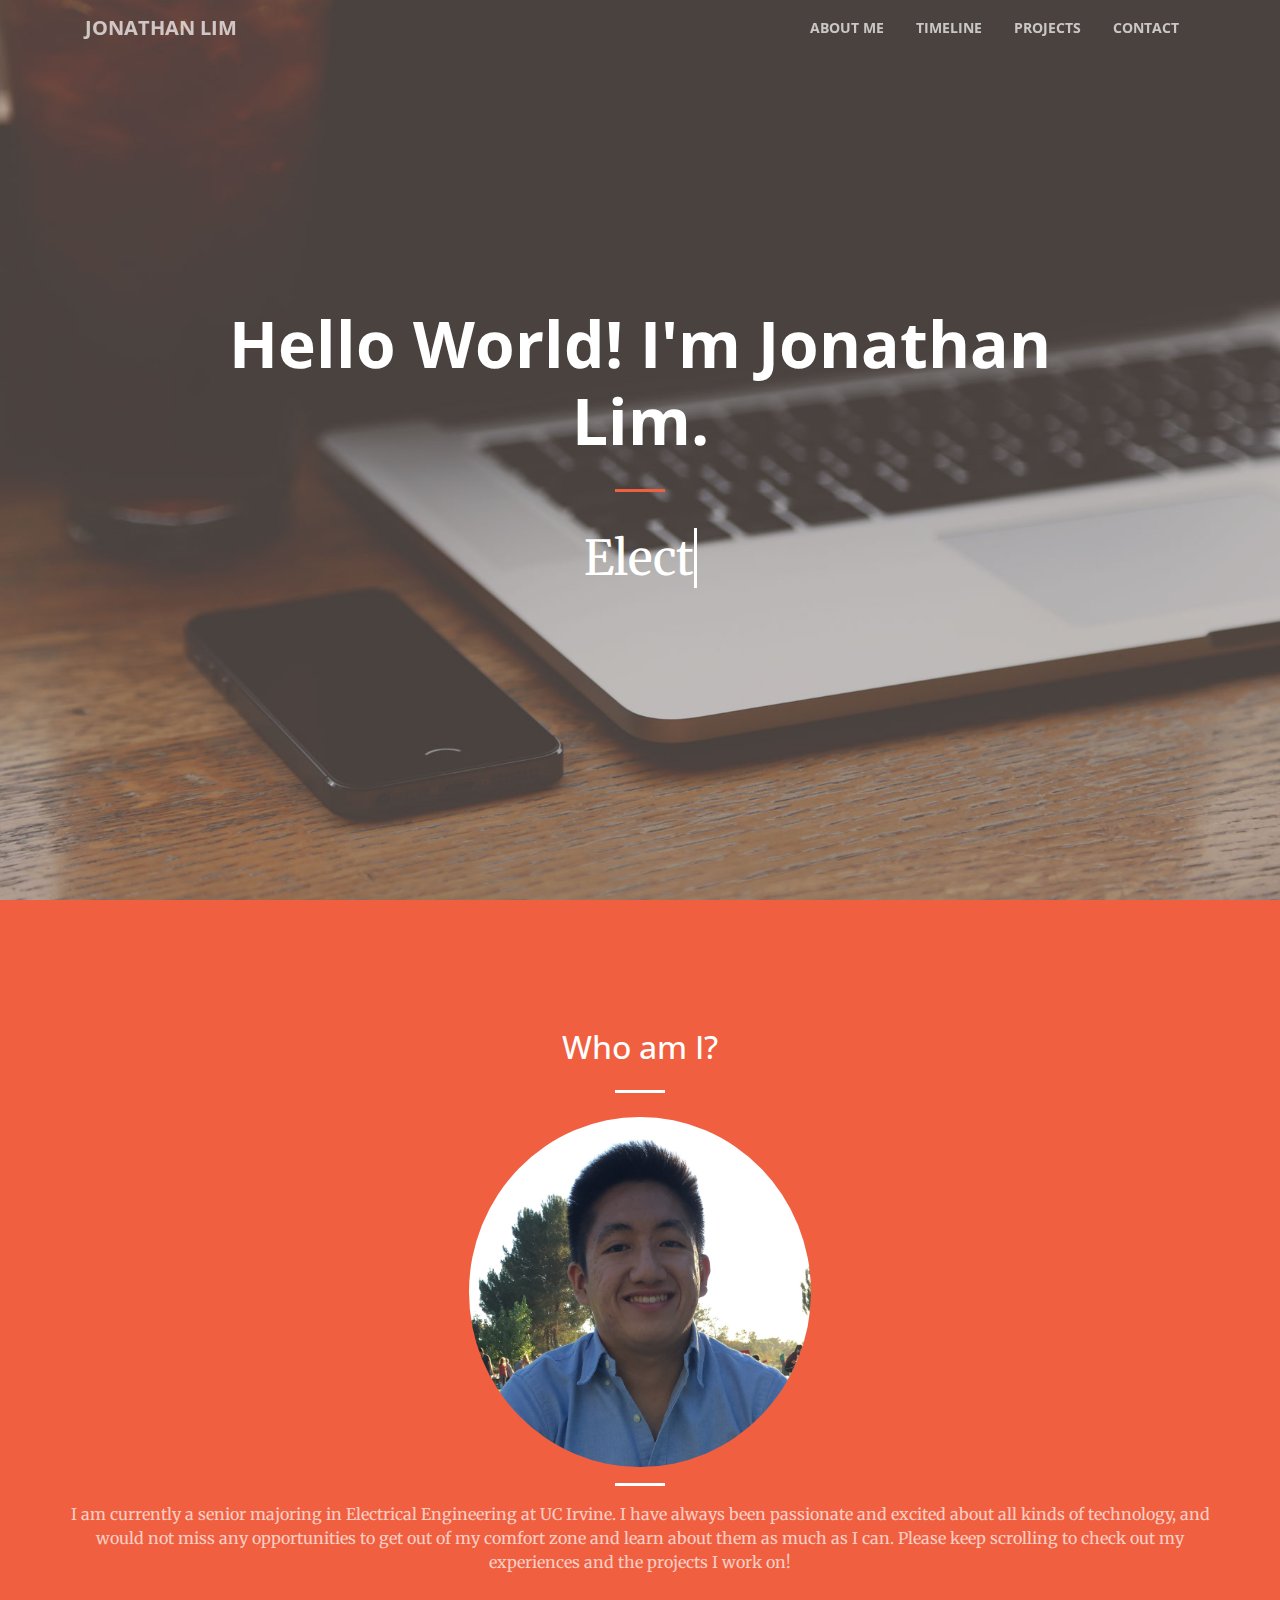
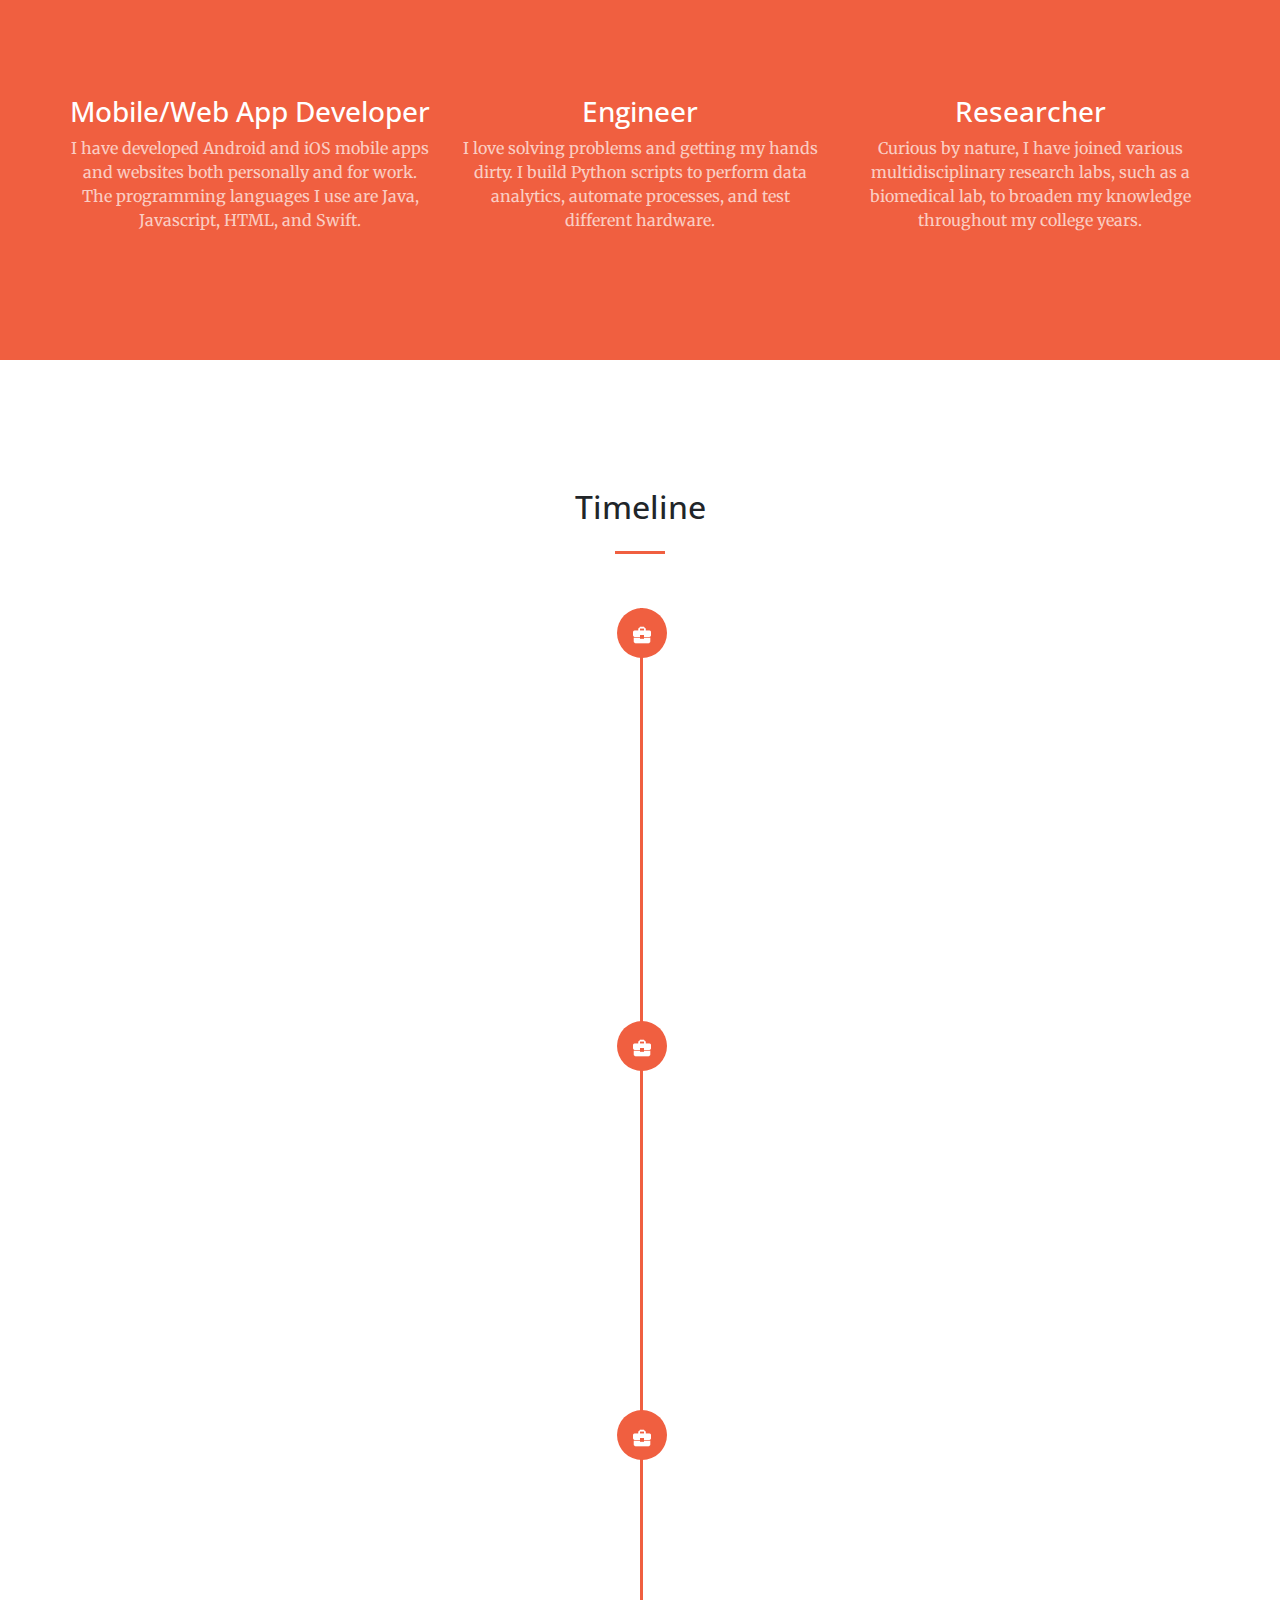
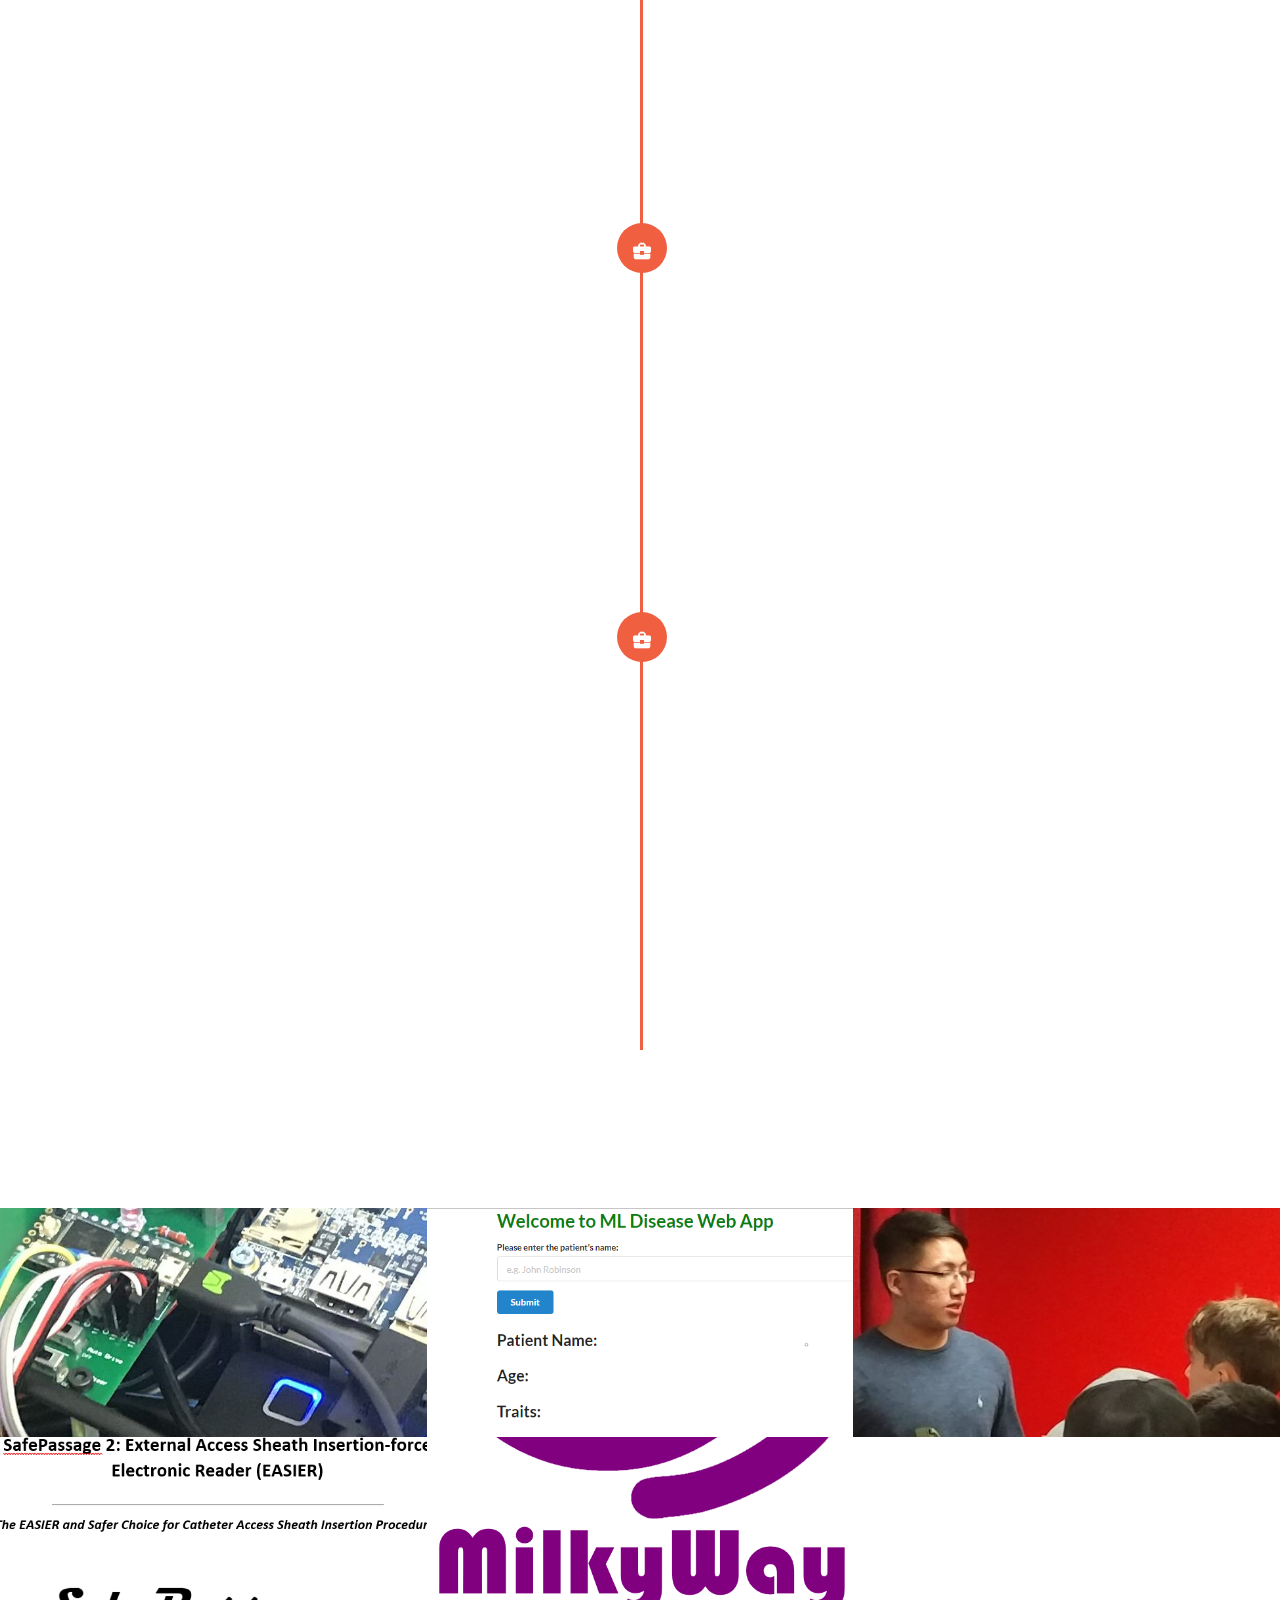
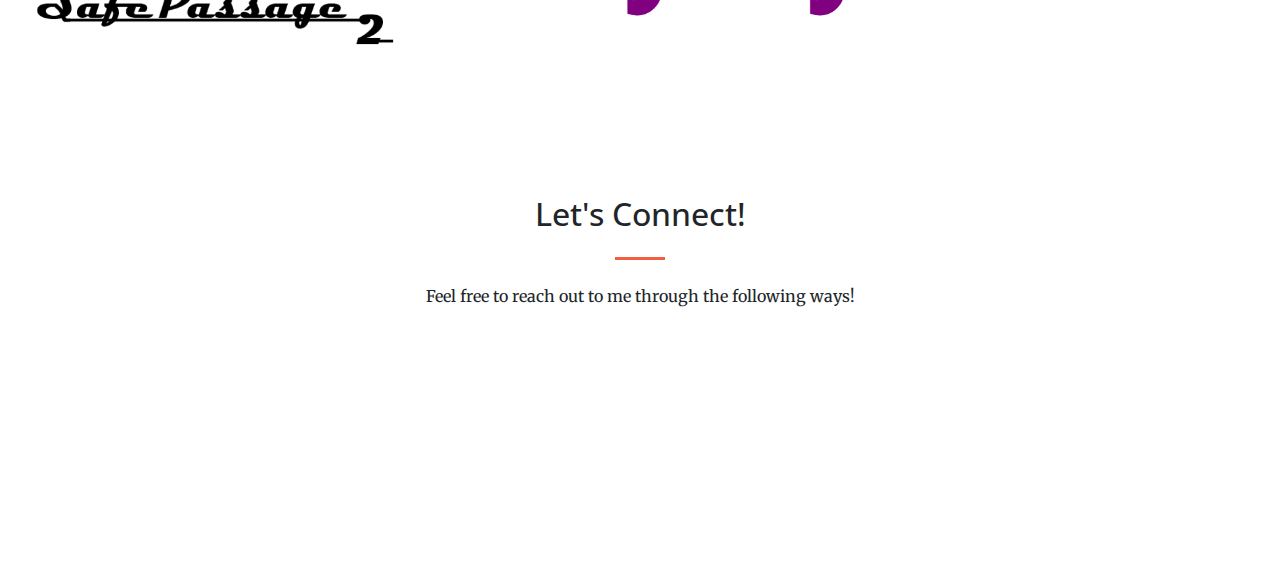
==== commit 92ee645d: "updated content" ====
--- a/index.html
+++ b/index.html
@@ -374,7 +374,7 @@
       <div class="container">
         <div class="row">
           <div class="col-lg-8 mx-auto text-center">
-            <h2 class="section-heading">Let's Stay In Touch!</h2>
+            <h2 class="section-heading">Let's Connect!</h2>
             <hr class="my-4">
             <p class="mb-5">Feel free to reach out to me through the following ways!</p>
           </div>
@@ -384,10 +384,10 @@
             <a href="mailto:jonathan.cy.lim@gmail.com"><i class="fas fa-envelope fa-4x mb-3 sr-icon-1"></i></a>
           </div>
           <div class="col-lg-4 text-center">
-            <a href="https://www.linkedin.com/in/jcylim1/"><i class="fab fa-linkedin fa-4x linkedin-blue mb-3 sr-icon-3"></i></a>
+            <a href="https://www.linkedin.com/in/jcylim1/"><i class="fab fa-linkedin fa-4x linkedin-blue mb-3 sr-icon-2"></i></a>
           </div>
           <div class="col-lg-4 text-center">
-            <a href="https://github.com/jcylim"><i class="fab fa-github fa-4x black mb-3 sr-icon-2"></i></a>
+            <a href="https://github.com/jcylim"><i class="fab fa-github fa-4x black mb-3 sr-icon-3"></i></a>
           </div>
         </div>
       </div>
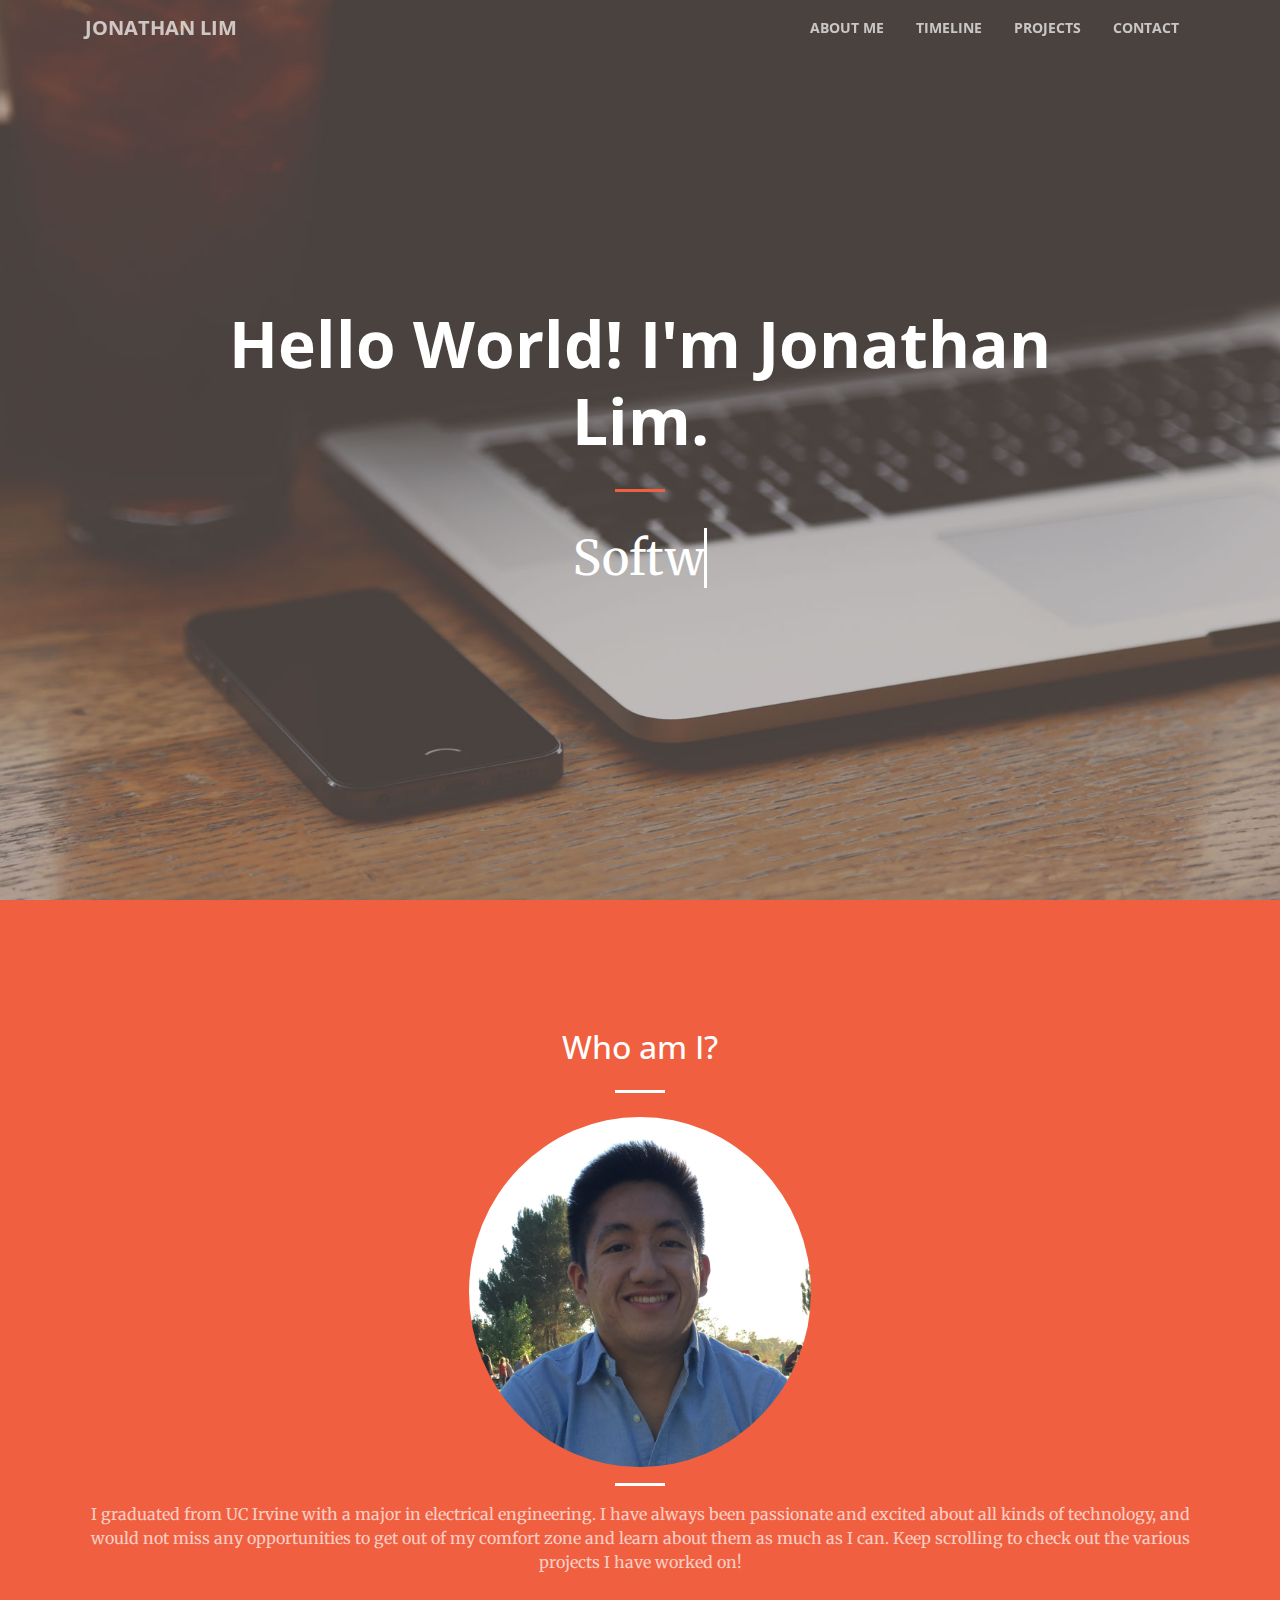
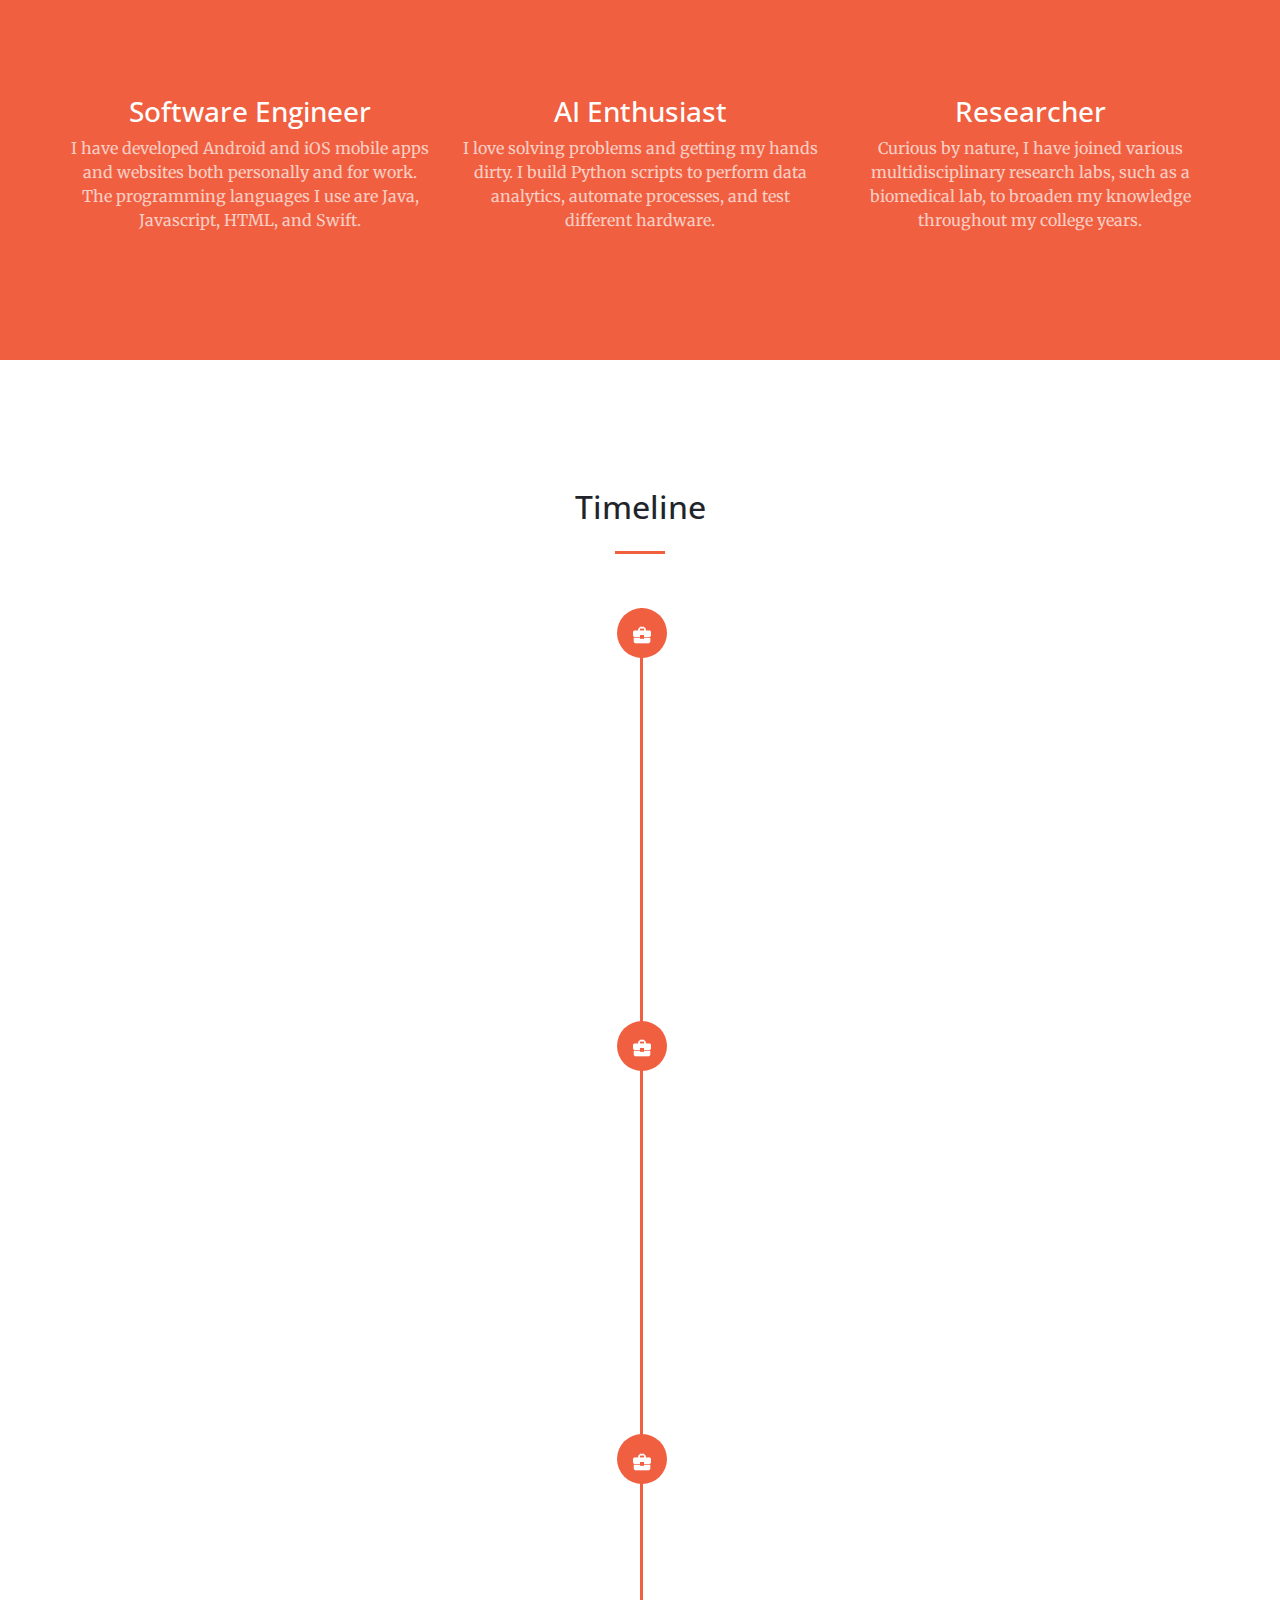
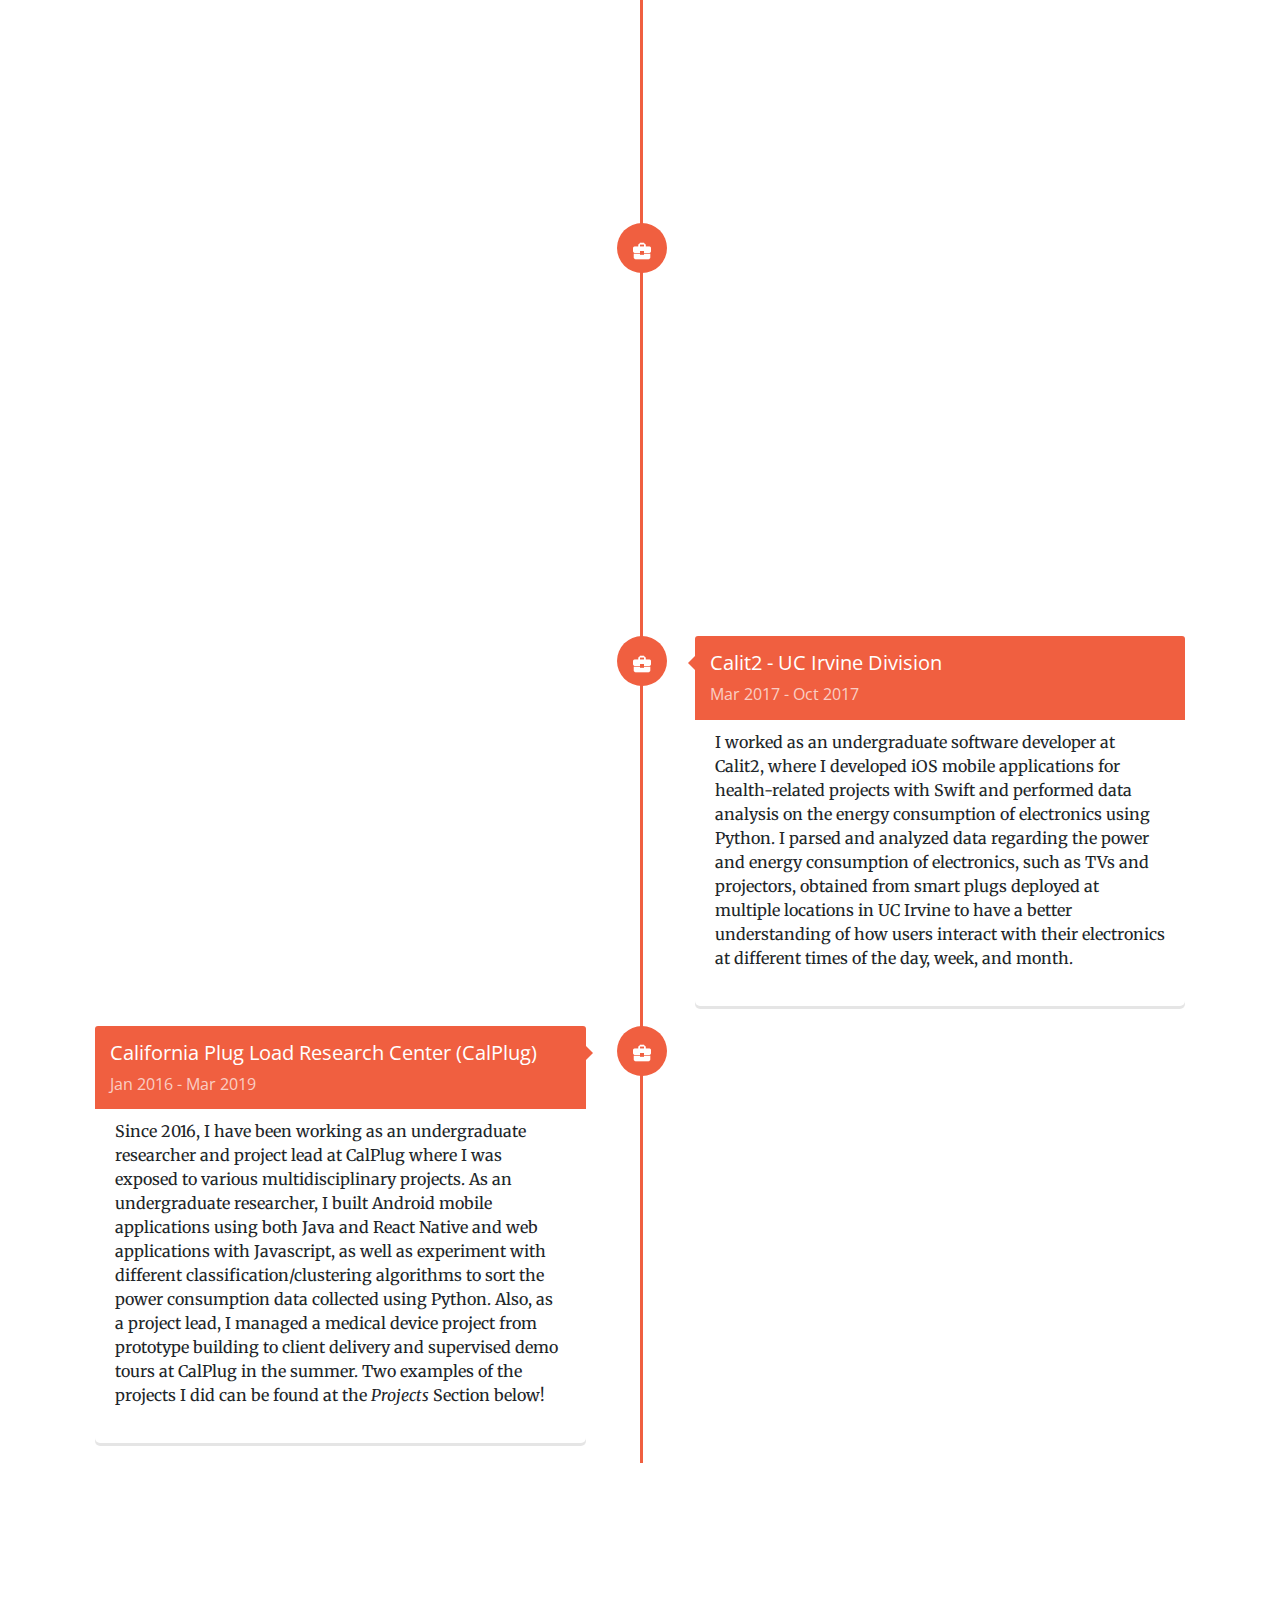
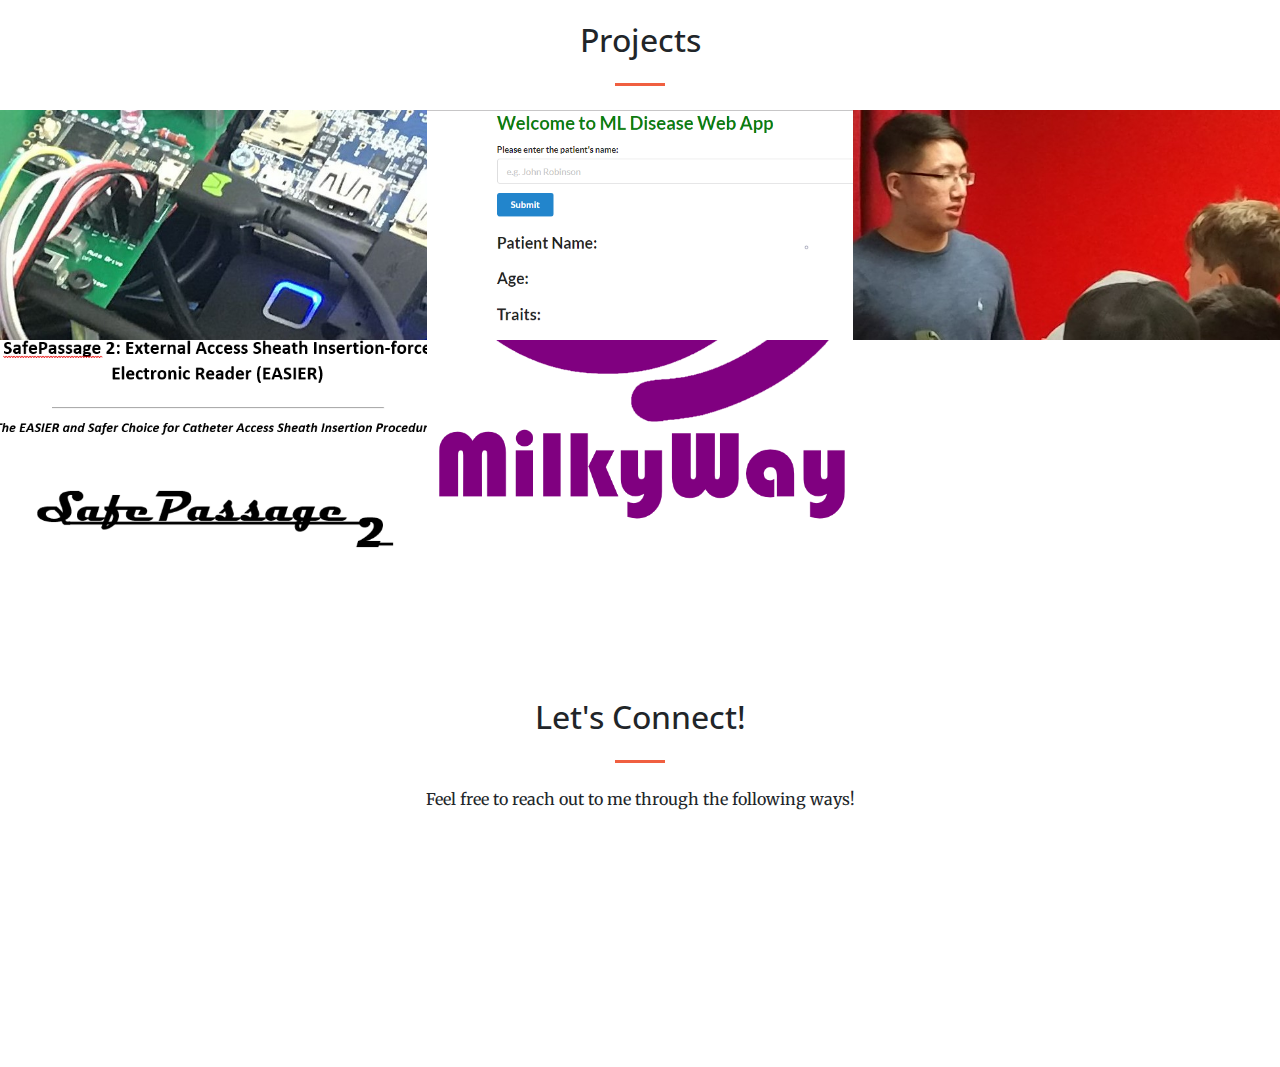
==== commit 9d49e076: "updated portfolio content" ====
--- a/index.html
+++ b/index.html
@@ -145,7 +145,7 @@
             <hr>
           </div>
           <div class="col-lg-8 mx-auto">
-            <a class="typewrite text-white text-center typewrite-style" text-duration="1500" input='["Electrical Engineering Student", "Software Developer", "AI/Quantum Computing Geek", "Golf Player", "Aspiring Data Scientist"]'>
+            <a class="typewrite text-white text-center typewrite-style" text-duration="1500" input='["Software Developer", "EECS Graduate", "AI/Quantum Computing Geek", "Lifelong Learner", "Aspiring Entrepreneur"]'>
               <span class="wrap"></span>
             </a>
           </div>
@@ -161,20 +161,20 @@
             <hr class="light my-4">
             <img class="round-img" src="./img/portfolioPic.jpg">
             <hr class="light my-3">
-            <p class="text-faded mb-1">I am currently a senior majoring in Electrical Engineering at UC Irvine. I have always been passionate and excited about all kinds of technology, and would not miss any opportunities to get out of my comfort zone and learn about them as much as I can. Please keep scrolling to check out my experiences and the projects I work on!</p>
+            <p class="text-faded mb-1">I graduated from UC Irvine with a major in electrical engineering. I have always been passionate and excited about all kinds of technology, and would not miss any opportunities to get out of my comfort zone and learn about them as much as I can. Keep scrolling to check out the various projects I have worked on!</p>
           </div>
           <div class="row">
             <div class="text-center col-lg-4">
               <div class="service-box mt-5 mx-auto">
                 <i class="fas fa-4x fa-laptop text-white mb-3 sr-icon-1"></i>
-                <h3 class="text-white mb-2">Mobile/Web App Developer</h3>
+                <h3 class="text-white mb-2">Software Engineer</h3>
                 <p class="text-faded mb-0">I have developed Android and iOS mobile apps and websites both personally and for work. The programming languages I use are Java, Javascript, HTML, and Swift.</p>
               </div>
             </div>
             <div class="text-center col-lg-4">
               <div class="service-box mt-5 mx-auto">
                 <i class="fas fa-4x fa-terminal text-white mb-3 sr-icon-2"></i>
-                <h3 class="text-white mb-2">Engineer</h3>
+                <h3 class="text-white mb-2">AI Enthusiast</h3>
                 <p class="text-faded mb-0">I love solving problems and getting my hands dirty. I build Python scripts to perform data analytics, automate processes, and test different hardware.</p>
               </div>
             </div>
@@ -199,17 +199,31 @@
           </div>
         </div>
         <div id="timeline">
+          <div class="timeline-item">
+                <div class="timeline-icon">
+                    <img src="img/work.png" width="22px" height="22px">
+                </div>
+                <div class="timeline-content right sr-timeline-1">
+                    <h2>Experian Information Solutions</h2>
+                    <h2 style="font-size: 1rem; color: rgba(255, 255, 255, 0.7);">
+                      Jun 2019 - Present
+                    </h2>
+                    <p>
+                      I joined Advanced Integrated Cyber-Physical Systems Lab's Autonomous Racecar project at UC Irvine as my senior design project this summer. As a student researcher under the project, I mainly use ROS as the interface to interact with the autonomous vehicle, such as launching and testing software on the NVIDIA Jetson TX2 module installed on the vehicle. Also, I implemented Google Cartographer using data collected from the IMU and LIDAR to map the vehicle's environment, and am working on pathfinding and obstacle avoidance algorithms using Python and C++.     
+                    </p>
+                </div>
+            </div>
             <div class="timeline-item">
                 <div class="timeline-icon">
                     <img src="img/work.png" width="22px" height="22px">
                 </div>
-                <div class="timeline-content sr-timeline-1">
+                <div class="timeline-content sr-timeline-2">
                     <h2>Advanced Integrated Cyber-Physical Systems Lab</h2>
                     <h2 style="font-size: 1rem; color: rgba(255, 255, 255, 0.7);">
-                      Aug. 2018 - Present
+                      Aug 2018 - Jun. 2019
                     </h2>
                     <p>
-                        I joined Advanced Integrated Cyber-Physical Systems Lab's Autonomous Racecar project at UC Irvine as my senior design project this summer. As a student researcher under the project, I mainly use ROS as the interface to interact with the autonomous vehicle, such as launching and testing software on the NVIDIA Jetson TX2 module installed on the vehicle. Also, I implemented Google Cartographer using data collected from the IMU and LIDAR to map the vehicle's environment, and am working on pathfinding and obstacle avoidance algorithms using Python and C++.     
+                      I joined Advanced Integrated Cyber-Physical Systems Lab's Autonomous Racecar project at UC Irvine as my senior design project this summer. As a student researcher under the project, I mainly use ROS as the interface to interact with the autonomous vehicle, such as launching and testing software on the NVIDIA Jetson TX2 module installed on the vehicle. Also, I implemented Google Cartographer using data collected from the IMU and LIDAR to map the vehicle's environment, and am working on pathfinding and obstacle avoidance algorithms using Python and C++.     
                     </p>
                 </div>
             </div>
@@ -217,13 +231,13 @@
                 <div class="timeline-icon">
                     <img src="img/work.png" width="22px" height="22px">
                 </div>
-                <div class="timeline-content right sr-timeline-2">
+                <div class="timeline-content right sr-timeline-3">
                     <h2>NetObjex, Inc.</h2>
                     <h2 style="font-size: 1rem; color: rgba(255, 255, 255, 0.7);">
-                      Jul. 2018 - Present
+                      Jul 2018 - May 2019
                     </h2>
                     <p>
-                        I have been interning at NetObjex, Inc. as an IoT engineer since this summer working on a product called "PiQube". I utilized Yocto Project to set up basic layers and recipes for NetObjex's embedded Linux distribution on a Raspberry Pi, and developed Python scripts to perform health check on the Raspberry Pi through the usage of classes, threads, and MQTT library. I am currently designing and implementing the software architecture for "PiQube" for different communication protocols' client-server communication on IoT-enabled devices.       
+                      I have been interning at NetObjex, Inc. as an IoT engineer since this summer working on a product called "PiQube". I utilized Yocto Project to set up basic layers and recipes for NetObjex's embedded Linux distribution on a Raspberry Pi, and developed Python scripts to perform health check on the Raspberry Pi through the usage of classes, threads, and MQTT library. I am currently designing and implementing the software architecture for "PiQube" for different communication protocols' client-server communication on IoT-enabled devices.       
                     </p>
                 </div>
             </div>
@@ -231,13 +245,13 @@
                 <div class="timeline-icon">
                     <img src="img/work.png" width="22px" height="22px">
                 </div>
-                <div class="timeline-content sr-timeline-3">
+                <div class="timeline-content sr-timeline-4">
                     <h2>Microbiomechanics Laboratory</h2>
                     <h2 style="font-size: 1rem; color: rgba(255, 255, 255, 0.7);">
-                      Oct. 2017 - Sept. 2018
+                      Oct 2017 - Sept 2018
                     </h2>
                     <p>
-                        I was an undergraduate data analyst and Multidisciplinary Design Program (MDP) Fellow at Microbiomechanics Laboratory. As an undergraduate data analyst, I was tasked to perform statistical analysis, such as linear regression, on the neuronal data collected from Multi-Electrode Arrays (MEAs) to provide insightful knowledge about the behaviors of neuronal activities with Python. Also, as a MDP Fellow, I conducted research on various approaches of utilizing oxygen sensors and oxygen sensor probes to monitor PO2 level and oxygen concentration in microfluidic bioreactor.       
+                      I was an undergraduate data analyst and Multidisciplinary Design Program (MDP) Fellow at Microbiomechanics Laboratory. As an undergraduate data analyst, I was tasked to perform statistical analysis, such as linear regression, on the neuronal data collected from Multi-Electrode Arrays (MEAs) to provide insightful knowledge about the behaviors of neuronal activities with Python. Also, as a MDP Fellow, I conducted research on various approaches of utilizing oxygen sensors and oxygen sensor probes to monitor PO2 level and oxygen concentration in microfluidic bioreactor.       
                     </p>
                 </div>
             </div>
@@ -245,13 +259,13 @@
                 <div class="timeline-icon">
                     <img src="img/work.png" width="22px" height="22px">
                 </div>
-                <div class="timeline-content right sr-timeline-4">
+                <div class="timeline-content right sr-timeline-5">
                     <h2>Calit2 - UC Irvine Division</h2>
                     <h2 style="font-size: 1rem; color: rgba(255, 255, 255, 0.7);">
-                      Mar. 2017 - Oct. 2017
+                      Mar 2017 - Oct 2017
                     </h2>
                     <p>
-                        I worked as an undergraduate software developer at Calit2, where I developed iOS mobile applications for health-related projects with Swift and performed data analysis on the energy consumption of electronics using Python. I parsed and analyzed data regarding the power and energy consumption of electronics, such as TVs and projectors, obtained from smart plugs deployed at multiple locations in UC Irvine to have a better understanding of how users interact with their electronics at different times of the day, week, and month.       
+                      I worked as an undergraduate software developer at Calit2, where I developed iOS mobile applications for health-related projects with Swift and performed data analysis on the energy consumption of electronics using Python. I parsed and analyzed data regarding the power and energy consumption of electronics, such as TVs and projectors, obtained from smart plugs deployed at multiple locations in UC Irvine to have a better understanding of how users interact with their electronics at different times of the day, week, and month.       
                     </p>
                 </div>
             </div>
@@ -259,13 +273,13 @@
                 <div class="timeline-icon">
                     <img src="img/work.png" width="22px" height="22px">
                 </div>
-                <div class="timeline-content sr-timeline-4">
+                <div class="timeline-content sr-timeline-6">
                     <h2>California Plug Load Research Center (CalPlug)</h2>
                     <h2 style="font-size: 1rem; color: rgba(255, 255, 255, 0.7);">
-                      Jan. 2016 - Present
+                      Jan 2016 - Mar 2019
                     </h2>
                     <p>
-                        Since 2016, I have been working as an undergraduate researcher and project lead at CalPlug where I was exposed to various multidisciplinary projects. As an undergraduate researcher, I built Android mobile applications using both Java and React Native and web applications with Javascript, as well as experiment with different classification/clustering algorithms to sort the power consumption data collected using Python. Also, as a project lead, I managed a medical device project from prototype building to client delivery and supervised demo tours at CalPlug in the summer. Two examples of the projects I did can be found at the <i>Projects</i> Section below!
+                      Since 2016, I have been working as an undergraduate researcher and project lead at CalPlug where I was exposed to various multidisciplinary projects. As an undergraduate researcher, I built Android mobile applications using both Java and React Native and web applications with Javascript, as well as experiment with different classification/clustering algorithms to sort the power consumption data collected using Python. Also, as a project lead, I managed a medical device project from prototype building to client delivery and supervised demo tours at CalPlug in the summer. Two examples of the projects I did can be found at the <i>Projects</i> Section below!
                     </p>
                 </div>
             </div>
@@ -275,6 +289,12 @@
 
     <section class="p-0" id="portfolio">
       <div class="container-fluid p-0">
+        <div class="row">
+          <div class="col-lg-12 text-center">
+            <h2 class="section-heading">Projects</h2>
+            <hr class="my-4">
+          </div>
+        </div>
         <div class="row no-gutters">
           <div class="col-lg-4 col-sm-6">
             <a class="portfolio-box" data-toggle="modal" href="#project-modal-1">
@@ -282,13 +302,13 @@
               <div class="portfolio-box-caption">
                 <div class="portfolio-box-caption-content">
                   <div class="project-category text-faded">
-                    In Progress
+                    Completed
                   </div>
                   <div class="project-name">
                     Autonomous Racecar
                   </div>
                   <div class="project-category text-faded">
-                    2018
+                    2018-2019
                   </div>
                 </div>
               </div>
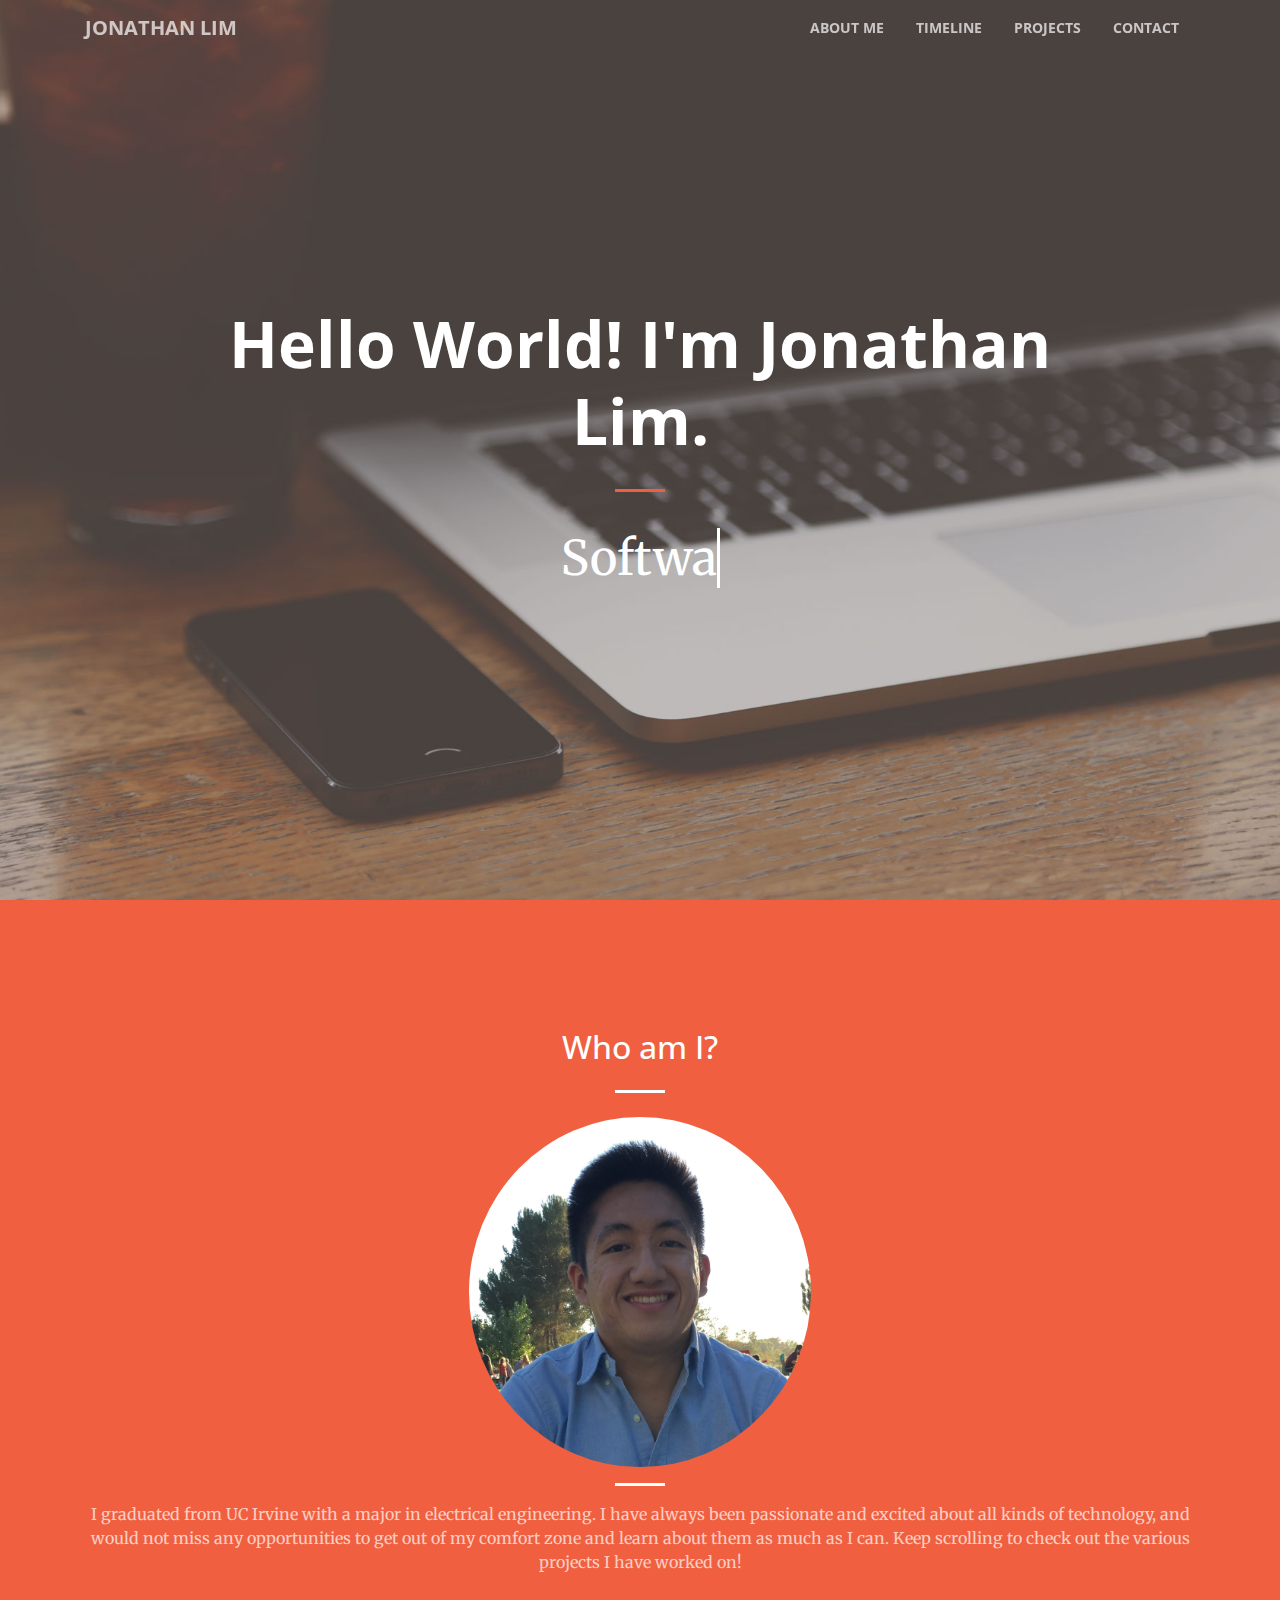
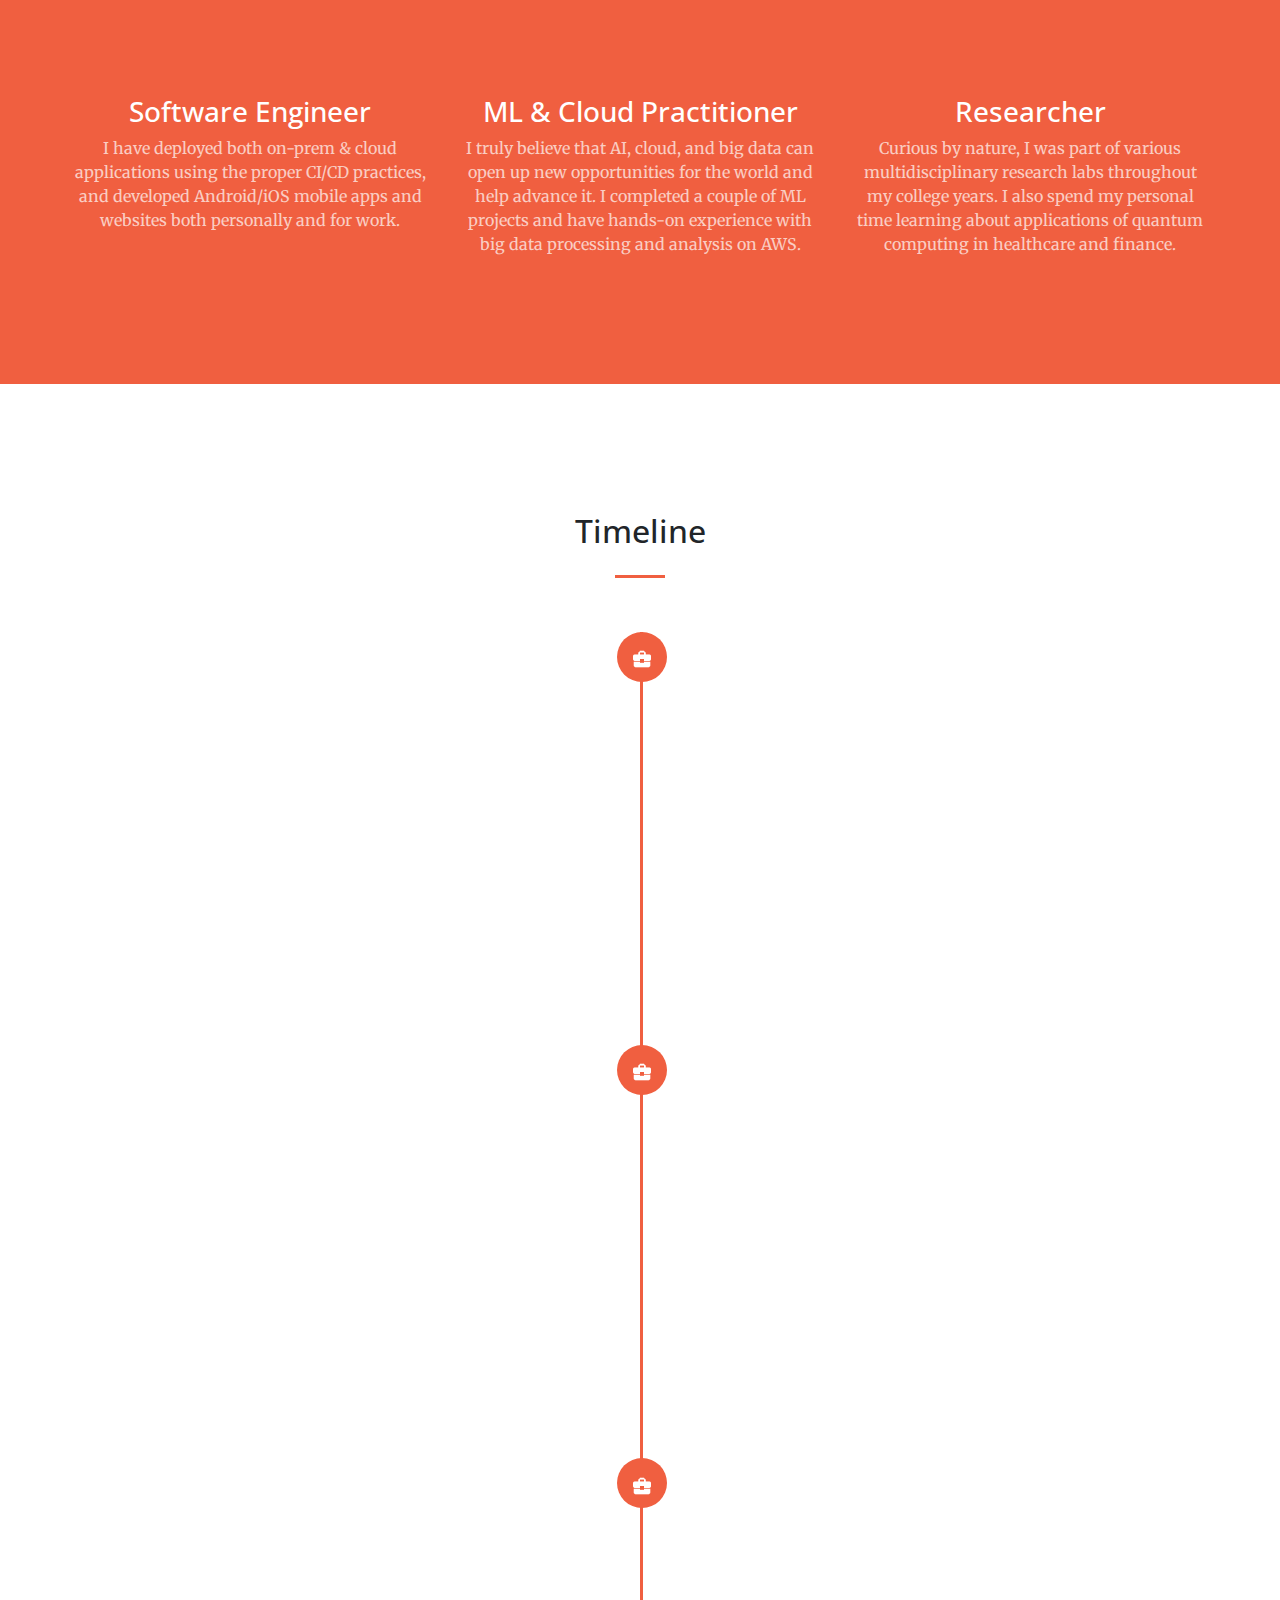
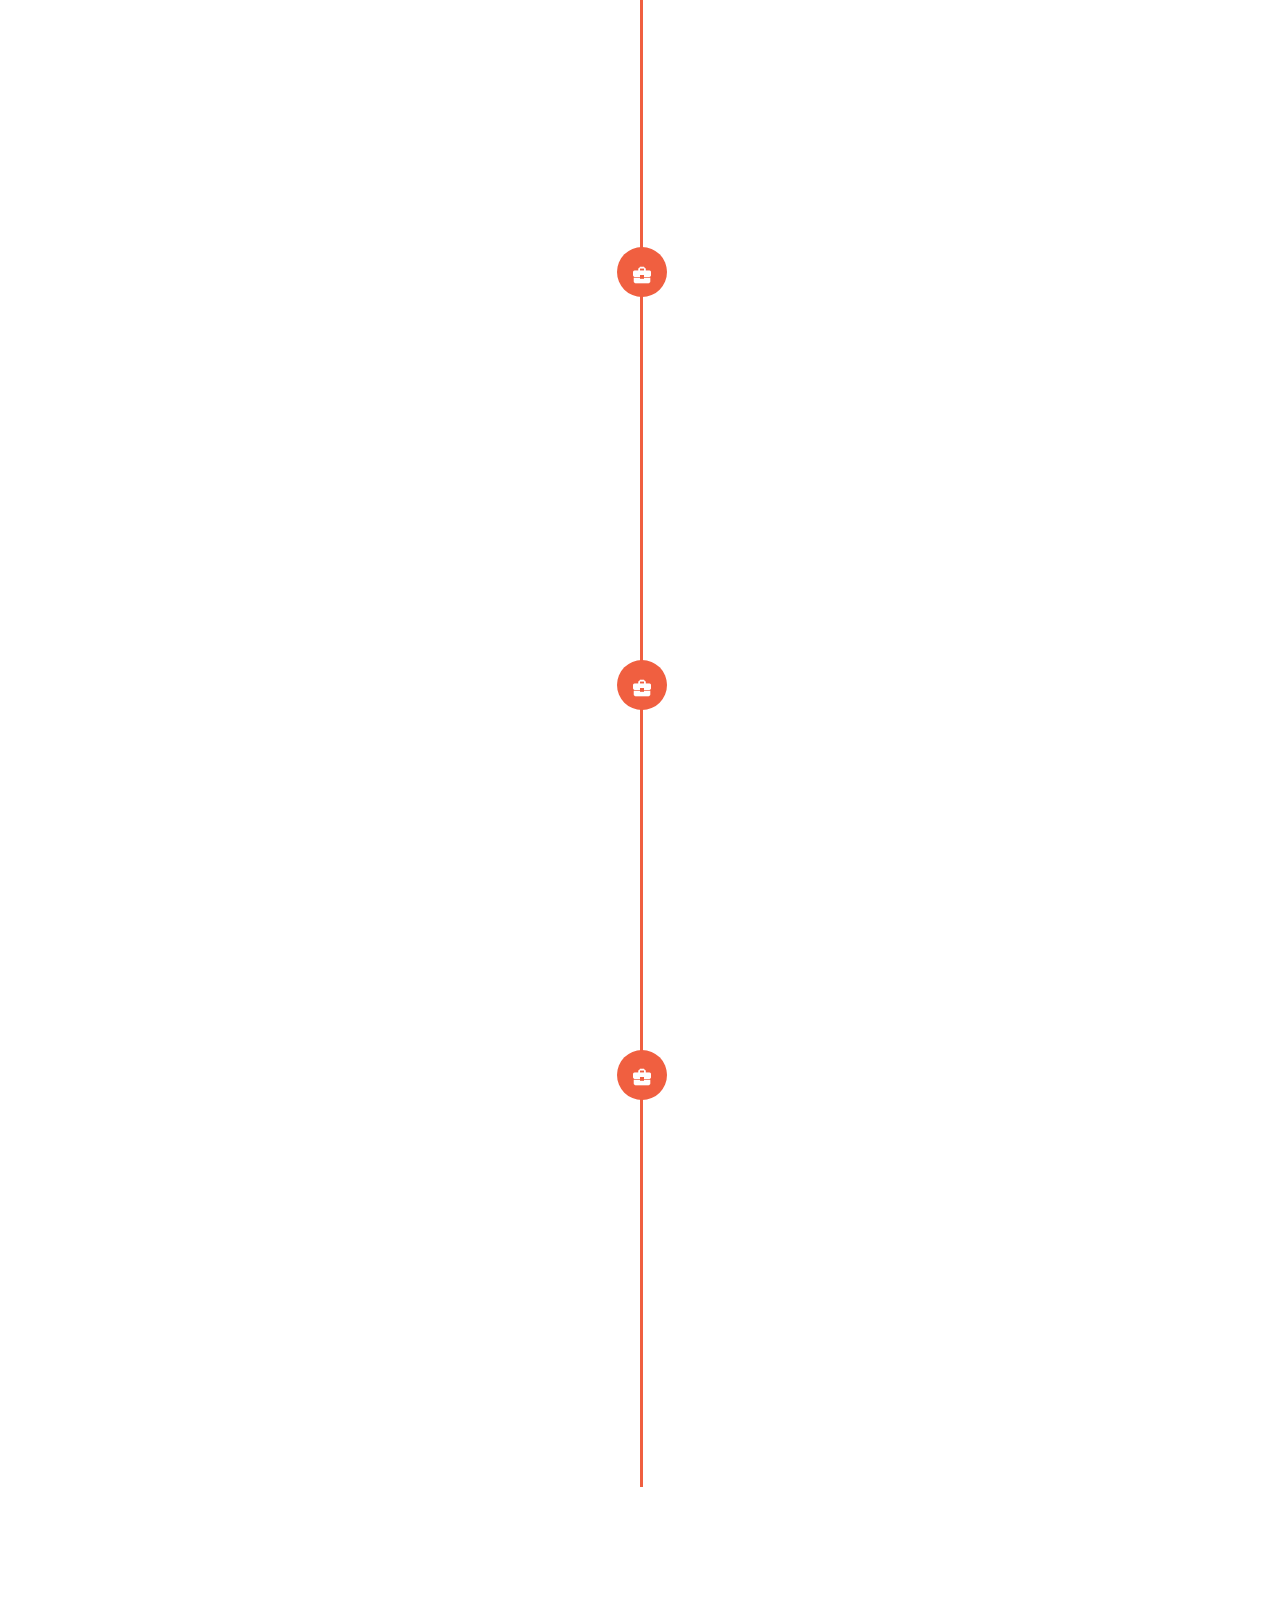
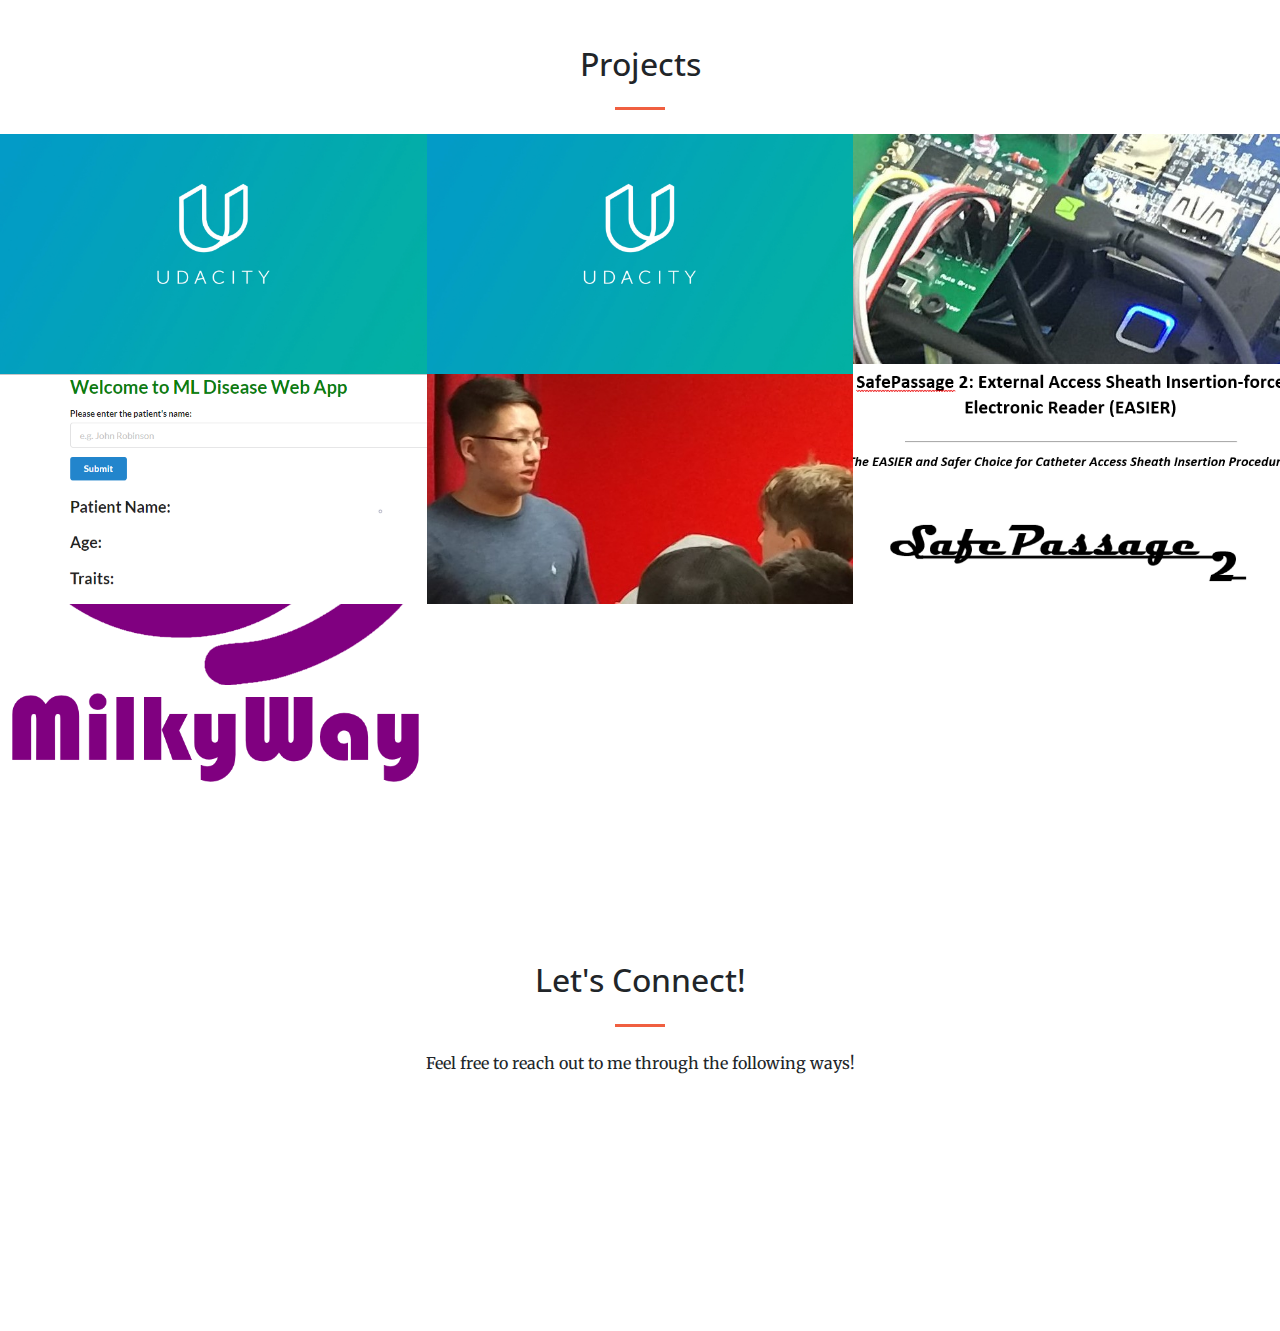
==== commit 9168f389: "added new projects & work contents" ====
--- a/index.html
+++ b/index.html
@@ -145,7 +145,7 @@
             <hr>
           </div>
           <div class="col-lg-8 mx-auto">
-            <a class="typewrite text-white text-center typewrite-style" text-duration="1500" input='["Software Developer", "EECS Graduate", "AI/Quantum Computing Geek", "Lifelong Learner", "Aspiring Entrepreneur"]'>
+            <a class="typewrite text-white text-center typewrite-style" text-duration="1500" input='["Software Developer", "EECS Graduate", "Lifelong Learner", "Aspiring Entrepreneur"]'>
               <span class="wrap"></span>
             </a>
           </div>
@@ -168,21 +168,21 @@
               <div class="service-box mt-5 mx-auto">
                 <i class="fas fa-4x fa-laptop text-white mb-3 sr-icon-1"></i>
                 <h3 class="text-white mb-2">Software Engineer</h3>
-                <p class="text-faded mb-0">I have developed Android and iOS mobile apps and websites both personally and for work. The programming languages I use are Java, Javascript, HTML, and Swift.</p>
+                <p class="text-faded mb-0">I have deployed both on-prem & cloud applications using the proper CI/CD practices, and developed Android/iOS mobile apps and websites both personally and for work.</p>
               </div>
             </div>
             <div class="text-center col-lg-4">
               <div class="service-box mt-5 mx-auto">
                 <i class="fas fa-4x fa-terminal text-white mb-3 sr-icon-2"></i>
-                <h3 class="text-white mb-2">AI Enthusiast</h3>
-                <p class="text-faded mb-0">I love solving problems and getting my hands dirty. I build Python scripts to perform data analytics, automate processes, and test different hardware.</p>
+                <h3 class="text-white mb-2">ML & Cloud Practitioner</h3>
+                <p class="text-faded mb-0">I truly believe that AI, cloud, and big data can open up new opportunities for the world and help advance it. I completed a couple of ML projects and have hands-on experience with big data processing and analysis on AWS.</p>
               </div>
             </div>
             <div class="text-center col-lg-4">
               <div class="service-box mt-5 mx-auto">
                 <i class="fas fa-4x fa-vial text-white mb-3 sr-icon-3"></i>
                 <h3 class="text-white mb-2">Researcher</h3>
-                <p class="text-faded mb-0">Curious by nature, I have joined various multidisciplinary research labs, such as a biomedical lab, to broaden my knowledge throughout my college years.</p>
+                <p class="text-faded mb-0">Curious by nature, I was part of various multidisciplinary research labs throughout my college years. I also spend my personal time learning about applications of quantum computing in healthcare and finance.</p>
               </div>
             </div>
           </div>
@@ -203,13 +203,13 @@
                 <div class="timeline-icon">
                     <img src="img/work.png" width="22px" height="22px">
                 </div>
-                <div class="timeline-content right sr-timeline-1">
+                <div class="timeline-content right sr-timeline-3">
                     <h2>Experian Information Solutions</h2>
                     <h2 style="font-size: 1rem; color: rgba(255, 255, 255, 0.7);">
                       Jun 2019 - Present
                     </h2>
                     <p>
-                      I joined Advanced Integrated Cyber-Physical Systems Lab's Autonomous Racecar project at UC Irvine as my senior design project this summer. As a student researcher under the project, I mainly use ROS as the interface to interact with the autonomous vehicle, such as launching and testing software on the NVIDIA Jetson TX2 module installed on the vehicle. Also, I implemented Google Cartographer using data collected from the IMU and LIDAR to map the vehicle's environment, and am working on pathfinding and obstacle avoidance algorithms using Python and C++.     
+                      As a software development intern at Experian, I had the opportunity to learn a lot about the Agile methodology, as well as ETL processes both in on-prem and AWS. The projects I did in the past included building an automated service that extracts data from the MySQL database and transfer it to AWS S3 via AWS Storage Gateway, and working with different AWS resources to ensure that data was sent properly. Just recently, I have deployed 2 projects to production through Jenkins and am currently building data validation automation script with Scala by running it in Spark and AWS EMR.          
                     </p>
                 </div>
             </div>
@@ -217,13 +217,13 @@
                 <div class="timeline-icon">
                     <img src="img/work.png" width="22px" height="22px">
                 </div>
-                <div class="timeline-content sr-timeline-2">
+                <div class="timeline-content sr-timeline-3">
                     <h2>Advanced Integrated Cyber-Physical Systems Lab</h2>
                     <h2 style="font-size: 1rem; color: rgba(255, 255, 255, 0.7);">
                       Aug 2018 - Jun. 2019
                     </h2>
                     <p>
-                      I joined Advanced Integrated Cyber-Physical Systems Lab's Autonomous Racecar project at UC Irvine as my senior design project this summer. As a student researcher under the project, I mainly use ROS as the interface to interact with the autonomous vehicle, such as launching and testing software on the NVIDIA Jetson TX2 module installed on the vehicle. Also, I implemented Google Cartographer using data collected from the IMU and LIDAR to map the vehicle's environment, and am working on pathfinding and obstacle avoidance algorithms using Python and C++.     
+                      I joined Advanced Integrated Cyber-Physical Systems Lab's Autonomous Racecar project at UC Irvine as my senior design project this summer. As a student researcher under the project, I mainly used ROS as the interface to interact with the autonomous vehicle, such as launching and testing software on the NVIDIA Jetson TX2 module installed on the vehicle. Also, I implemented Google Cartographer using data collected from the IMU and LIDAR to map the vehicle's environment, and worked on pathfinding and obstacle avoidance algorithms using Python and C++.     
                     </p>
                 </div>
             </div>
@@ -237,7 +237,7 @@
                       Jul 2018 - May 2019
                     </h2>
                     <p>
-                      I have been interning at NetObjex, Inc. as an IoT engineer since this summer working on a product called "PiQube". I utilized Yocto Project to set up basic layers and recipes for NetObjex's embedded Linux distribution on a Raspberry Pi, and developed Python scripts to perform health check on the Raspberry Pi through the usage of classes, threads, and MQTT library. I am currently designing and implementing the software architecture for "PiQube" for different communication protocols' client-server communication on IoT-enabled devices.       
+                      I interned at NetObjex, Inc. as an IoT engineer since this summer working on a product called "PiQube". I utilized Yocto Project to set up basic layers and recipes for NetObjex's embedded Linux distribution on a Raspberry Pi, and developed Python scripts to perform health check on the Raspberry Pi through the usage of classes, threads, and MQTT library. I designed and implemented the software architecture for "PiQube" for different communication protocols' client-server communication on IoT-enabled devices.       
                     </p>
                 </div>
             </div>
@@ -245,7 +245,7 @@
                 <div class="timeline-icon">
                     <img src="img/work.png" width="22px" height="22px">
                 </div>
-                <div class="timeline-content sr-timeline-4">
+                <div class="timeline-content sr-timeline-3">
                     <h2>Microbiomechanics Laboratory</h2>
                     <h2 style="font-size: 1rem; color: rgba(255, 255, 255, 0.7);">
                       Oct 2017 - Sept 2018
@@ -259,7 +259,7 @@
                 <div class="timeline-icon">
                     <img src="img/work.png" width="22px" height="22px">
                 </div>
-                <div class="timeline-content right sr-timeline-5">
+                <div class="timeline-content right sr-timeline-3">
                     <h2>Calit2 - UC Irvine Division</h2>
                     <h2 style="font-size: 1rem; color: rgba(255, 255, 255, 0.7);">
                       Mar 2017 - Oct 2017
@@ -273,13 +273,13 @@
                 <div class="timeline-icon">
                     <img src="img/work.png" width="22px" height="22px">
                 </div>
-                <div class="timeline-content sr-timeline-6">
+                <div class="timeline-content sr-timeline-3">
                     <h2>California Plug Load Research Center (CalPlug)</h2>
                     <h2 style="font-size: 1rem; color: rgba(255, 255, 255, 0.7);">
                       Jan 2016 - Mar 2019
                     </h2>
                     <p>
-                      Since 2016, I have been working as an undergraduate researcher and project lead at CalPlug where I was exposed to various multidisciplinary projects. As an undergraduate researcher, I built Android mobile applications using both Java and React Native and web applications with Javascript, as well as experiment with different classification/clustering algorithms to sort the power consumption data collected using Python. Also, as a project lead, I managed a medical device project from prototype building to client delivery and supervised demo tours at CalPlug in the summer. Two examples of the projects I did can be found at the <i>Projects</i> Section below!
+                      Since 2016, I had been working as an undergraduate researcher and project lead at CalPlug where I was exposed to various multidisciplinary projects. As an undergraduate researcher, I built Android mobile applications using both Java and React Native and web applications with Javascript, as well as experiment with different classification/clustering algorithms to sort the power consumption data collected using Python. Also, as a project lead, I managed a medical device project from prototype building to client delivery and supervised demo tours at CalPlug in the summer. Two examples of the projects I did can be found at the <i>Projects</i> Section below!
                     </p>
                 </div>
             </div>
@@ -296,6 +296,42 @@
           </div>
         </div>
         <div class="row no-gutters">
+          <div class="col-lg-4 col-sm-6">
+            <a class="portfolio-box" data-toggle="modal" href="#project-modal-7">
+              <img class="img-fluid" src="img/projects/udacity-logo.png">
+              <div class="portfolio-box-caption">
+                <div class="portfolio-box-caption-content">
+                  <div class="project-category text-faded">
+                    Completed
+                  </div>
+                  <div class="project-name">
+                    Udacity Data Science Nanodegree Program Term 2 Projects
+                  </div>
+                  <div class="project-category text-faded">
+                    2019-2020
+                  </div>
+                </div>
+              </div>
+            </a>
+          </div>
+          <div class="col-lg-4 col-sm-6">
+            <a class="portfolio-box" data-toggle="modal" href="#project-modal-6">
+              <img class="img-fluid" src="img/projects/udacity-logo.png">
+              <div class="portfolio-box-caption">
+                <div class="portfolio-box-caption-content">
+                  <div class="project-category text-faded">
+                    Completed
+                  </div>
+                  <div class="project-name">
+                    Udacity Data Science Nanodegree Program Term 1 Projects
+                  </div>
+                  <div class="project-category text-faded">
+                    2018-2019
+                  </div>
+                </div>
+              </div>
+            </a>
+          </div>
           <div class="col-lg-4 col-sm-6">
             <a class="portfolio-box" data-toggle="modal" href="#project-modal-1">
               <img class="img-fluid" src="img/projects/AVP_projects.jpg">
@@ -424,9 +460,6 @@
               <h2 class="section-heading">Autonomous Racecar</h2>
               <hr class="my-3">
             </div>
-            <a class="close-button d-none d-md-block" data-dismiss="modal" href="">
-              <i class="fa fa-2x fa-times"></i>
-            </a>
           </div>
           <img class="modal-img mb-3" align="center" src="img/projects/AVP.jpg" alt="">  
           <div class="modal-body mb-3">
@@ -457,9 +490,6 @@
               <h2 class="section-heading">Machine Learning for Disease Prediction</h2>
               <hr class="my-3">
             </div>
-            <a class="close-button d-none d-md-block" data-dismiss="modal" href="">
-              <i class="fa fa-2x fa-times"></i>
-            </a>
           </div>
           <img class="modal-img mb-3" align="center" src="img/projects/ml_disease.png" alt="">  
           <div class="modal-body mb-3">
@@ -495,9 +525,6 @@
               <h2 class="section-heading">1kWh Challenge</h2>
               <hr class="my-3">
             </div>
-            <a class="close-button d-none d-md-block" data-dismiss="modal" href="">
-              <i class="fa fa-2x fa-times"></i>
-            </a>
           </div>
           <img class="modal-img mb-3" align="center" src="img/projects/1kwhChallenge.png" alt="">
           <div class="modal-body mb-3">
@@ -525,9 +552,6 @@
               <h2 class="section-heading">Safe Passage Electronic Force Monitor</h2>
               <hr class="my-3">
             </div>
-            <a class="close-button d-none d-md-block" data-dismiss="modal" href="">
-              <i class="fa fa-2x fa-times"></i>
-            </a>
           </div>
           <img class="modal-img mb-3" align="center" src="img/projects/safepassage.jpg" alt="">  
           <div class="modal-body mb-3">
@@ -569,9 +593,6 @@
               <h2 class="section-heading">MilkyWay</h2>
               <hr class="my-3">
             </div>
-            <a class="close-button d-none d-md-block" data-dismiss="modal" href="">
-              <i class="fa fa-2x fa-times"></i>
-            </a>
           </div>
           <img class="mb-3" align="center" style="display: block; margin-left: auto; margin-right: auto; width: 50%;" src="img/projects/milkyway.png" alt="">
           <div class="modal-body mb-3">
@@ -607,6 +628,81 @@
         </div>
       </div>
     </div>
+    <!-- Project 6 Modal -->
+    <div class="modal fade" id="project-modal-6" role="dialog">
+      <div class="modal-dialog modal-dialog-centered modal-lg">
+        <div class="modal-content">
+          <div class="modal-header ">
+            <div class="col-lg-12 text-center">
+              <h2 class="section-heading">Udacity Data Science Nanodegree Program Term 1 Projects</h2>
+              <hr class="my-3">
+            </div>
+          </div>
+          <img class="modal-img mb-3" align="center" src="img/projects/udacity-logo.png" alt="">  
+          <div class="modal-body mb-3">
+            As part of the Udacity Data Science Nanodegree program, I had the opportunity to work on 3 machine learning projects for its first term. The first project was based on supervised learning, second one was based on deep learning, and last one was based on unsupervised learning. For more information about each one of the projects, click the GitHub links below to see the source code!   
+          </div>
+          <div class="text-center mb-3">
+            <a href="https://github.com/jcylim/Finding_Donors_For_CharityML">
+              <strong>Finding Donors for CharityML</strong>
+            </a>
+          </div>
+          <div class="text-center mb-3">
+            <a href="https://github.com/jcylim/Image_Classifier_With_Deep-Learning">
+              <strong>Image Classifier With Deep Learning</strong>
+            </a>
+          </div>
+          <div class="text-center mb-5">
+            <a href="https://github.com/jcylim/Identify_Customer_Segments_With_Arvato">
+              <strong>Identify Customer Segments With Arvato</strong>
+            </a>
+          </div>
+          <div class="text-center">
+            <button type="button" class="btn btn-primary mb-5" data-dismiss="modal">Close Project</button>
+          </div>
+        </div>
+      </div>
+    </div>
+    <!-- Project 7 Modal -->
+    <div class="modal fade" id="project-modal-7" role="dialog">
+      <div class="modal-dialog modal-dialog-centered modal-lg">
+        <div class="modal-content">
+          <div class="modal-header ">
+            <div class="col-lg-12 text-center">
+              <h2 class="section-heading">Udacity Data Science Nanodegree Program Term 2 Projects</h2>
+              <hr class="my-3">
+            </div>
+          </div>
+          <img class="modal-img mb-3" align="center" src="img/projects/udacity-logo.png" alt="">  
+          <div class="modal-body mb-3">
+            In the second term of the Udacity Data Science Nanodegree Program, I had more practical & hands-on projects that show how data science would be in the workforce. I wrote a Medium data science blog post, focused on essetial software & data engineering skills to build a machine learning pipeline, and learned about how experimental design & recommendation engines work. Last but not least, I finished this nanodegree program with a capstone project on big data processing & modeling with PySpark. Click the GitHub links below to see the source code for more information about each one of the projects!     
+          </div>
+          <div class="text-center mb-3">
+            <a href="https://github.com/jcylim/Write_A_Data_Science_Blog">
+              <strong>Write a Data Science Blog</strong>
+            </a>
+          </div>
+          <div class="text-center mb-3">
+            <a href="https://github.com/jcylim/Disaster_Response_Pipeline">
+              <strong>Disaster Response Pipeline</strong>
+            </a>
+          </div>
+          <div class="text-center mb-3">
+            <a href="https://github.com/jcylim/Recommendations_with_IBM">
+              <strong>Recommendations With IBM</strong>
+            </a>
+          </div>
+          <div class="text-center mb-5">
+            <a href="https://github.com/jcylim/Data_Science_Capstone_Project">
+              <strong>Data Science Capstone Project</strong>
+            </a>
+          </div>
+          <div class="text-center">
+            <button type="button" class="btn btn-primary mb-5" data-dismiss="modal">Close Project</button>
+          </div>
+        </div>
+      </div>
+    </div>
     
 
     <!-- Bootstrap core JavaScript -->
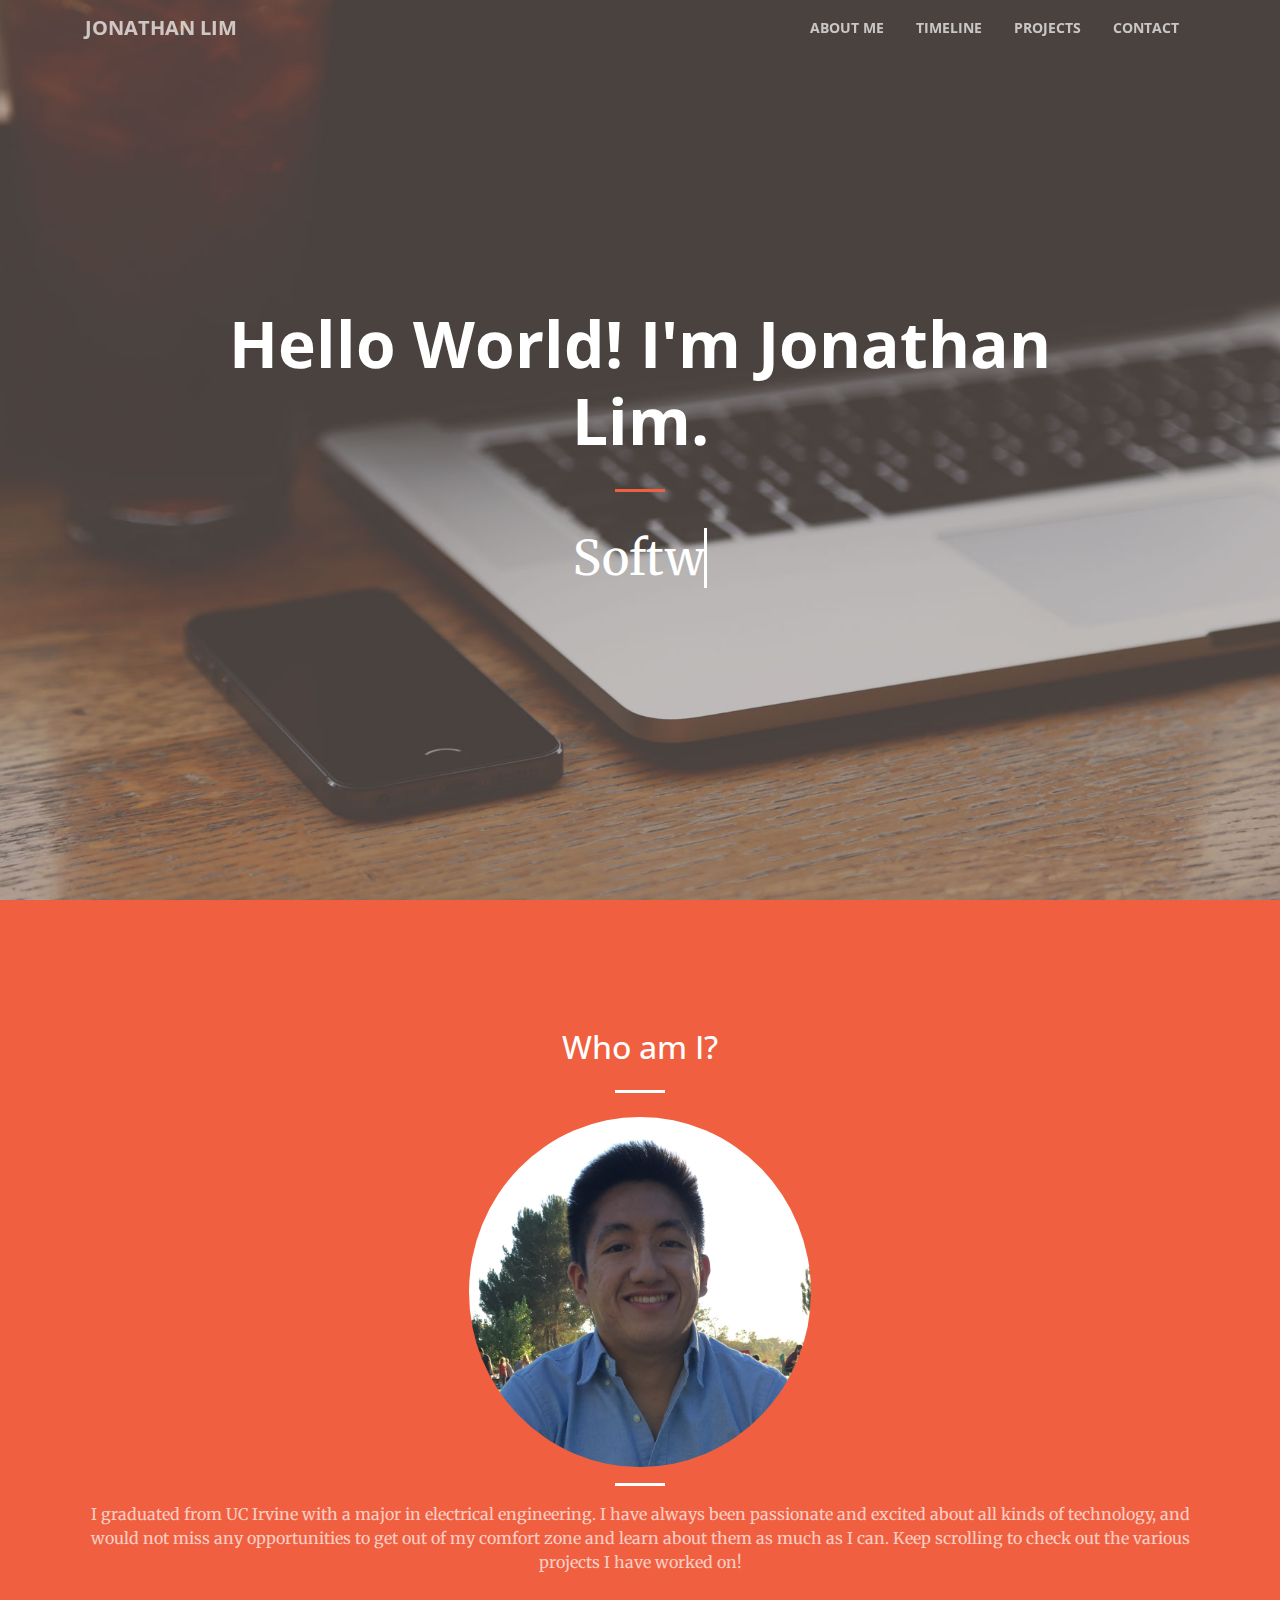
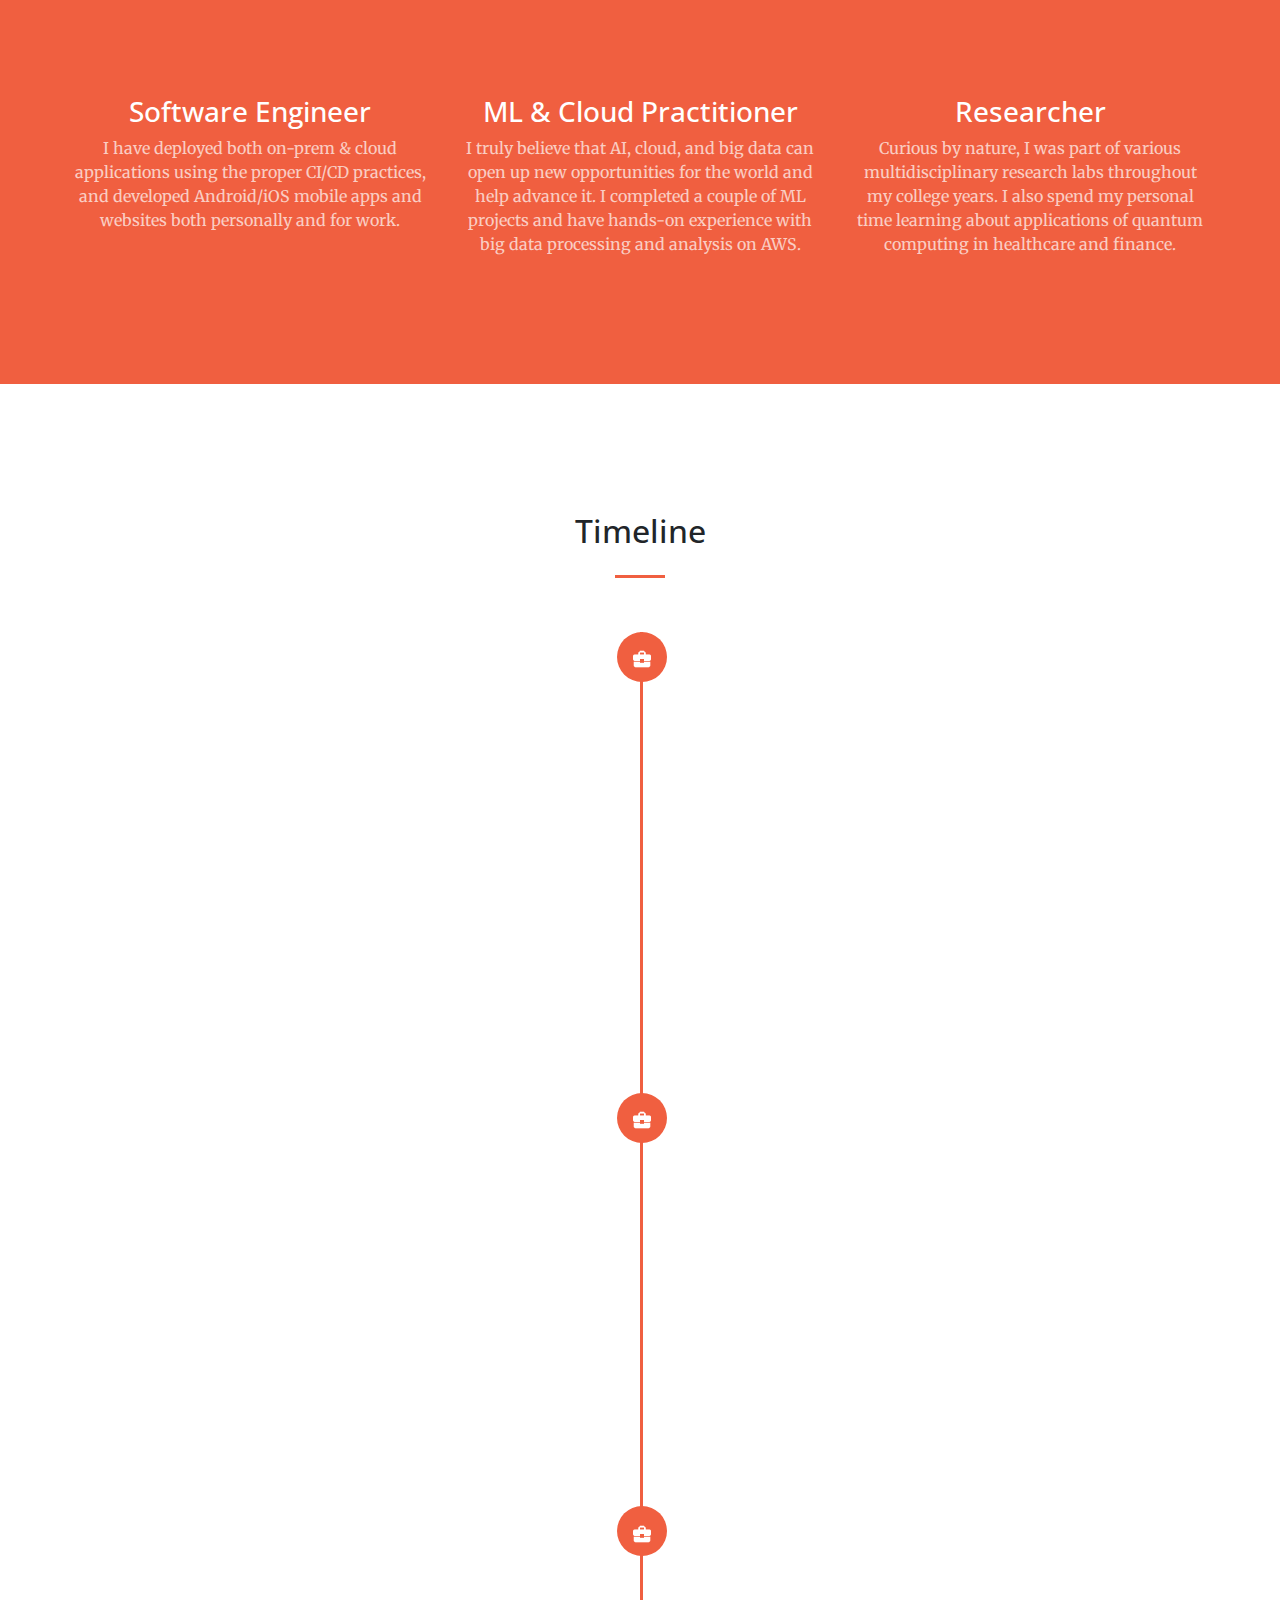
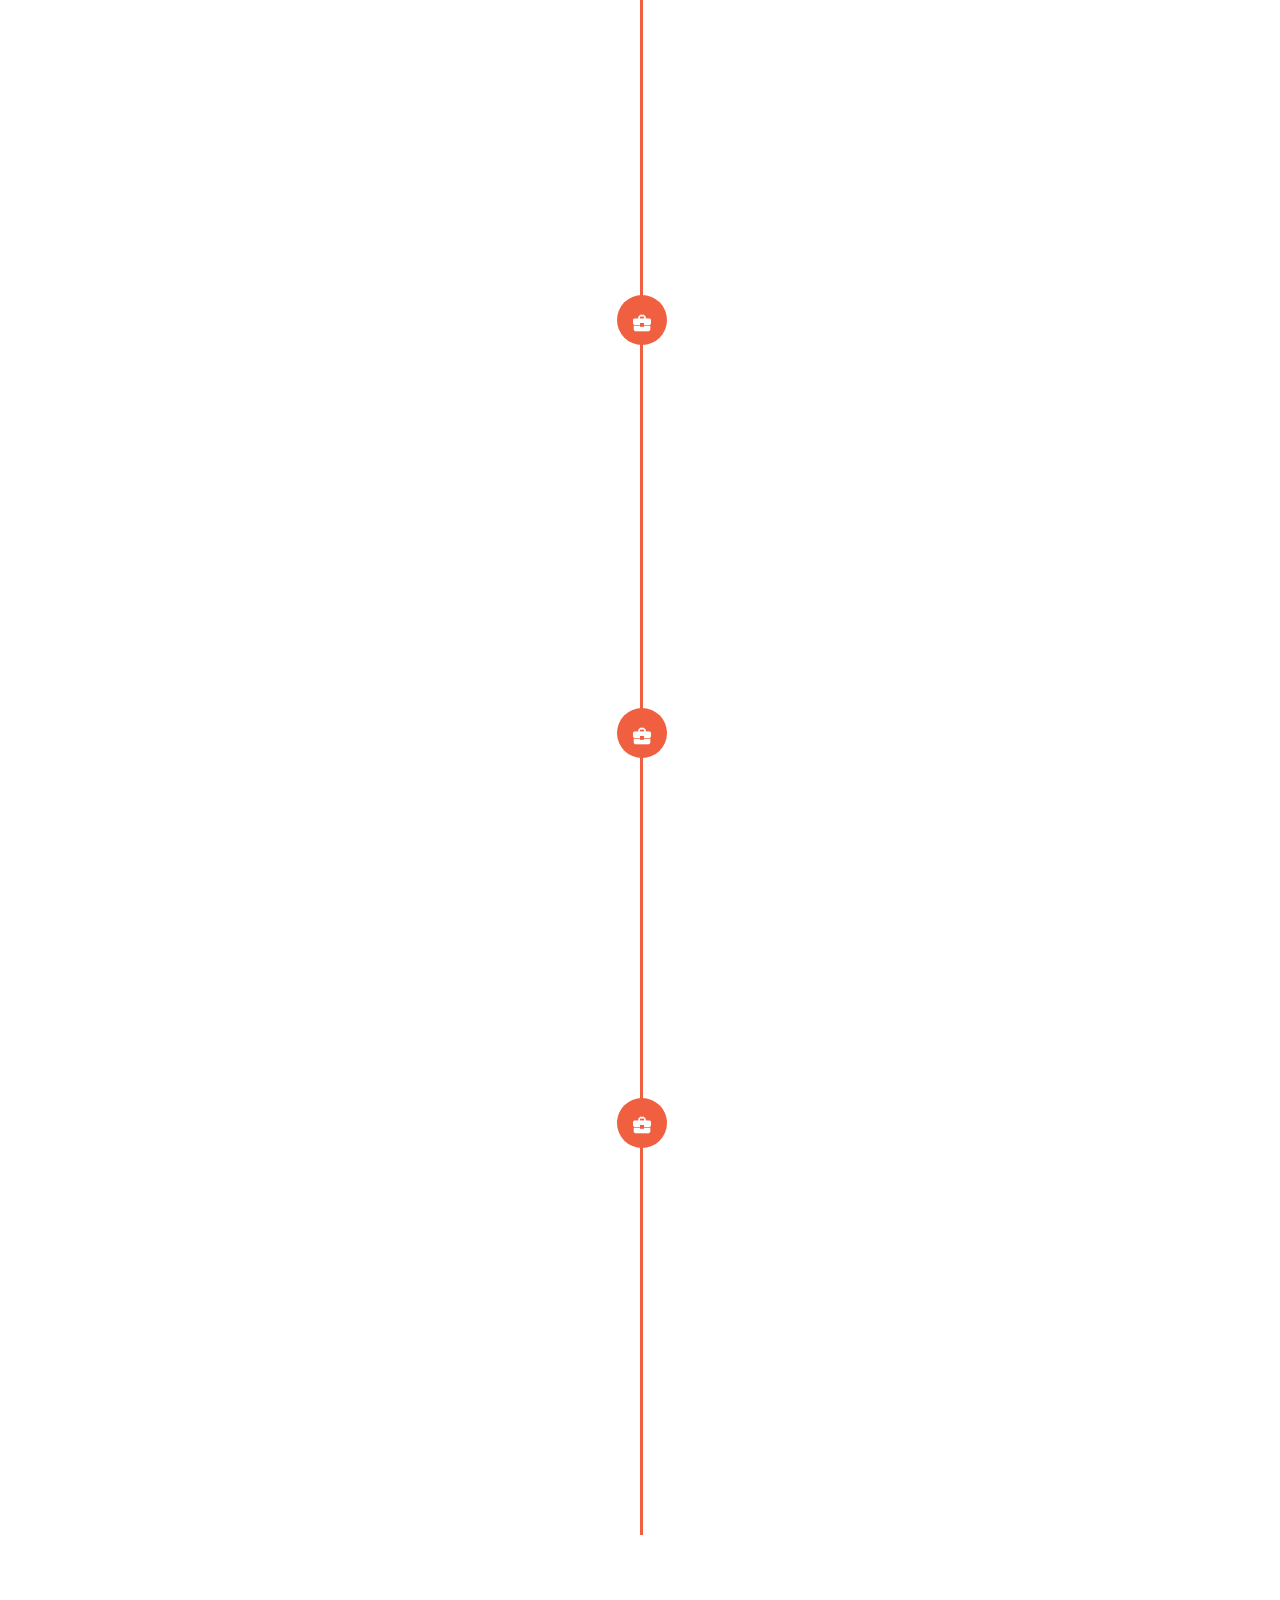
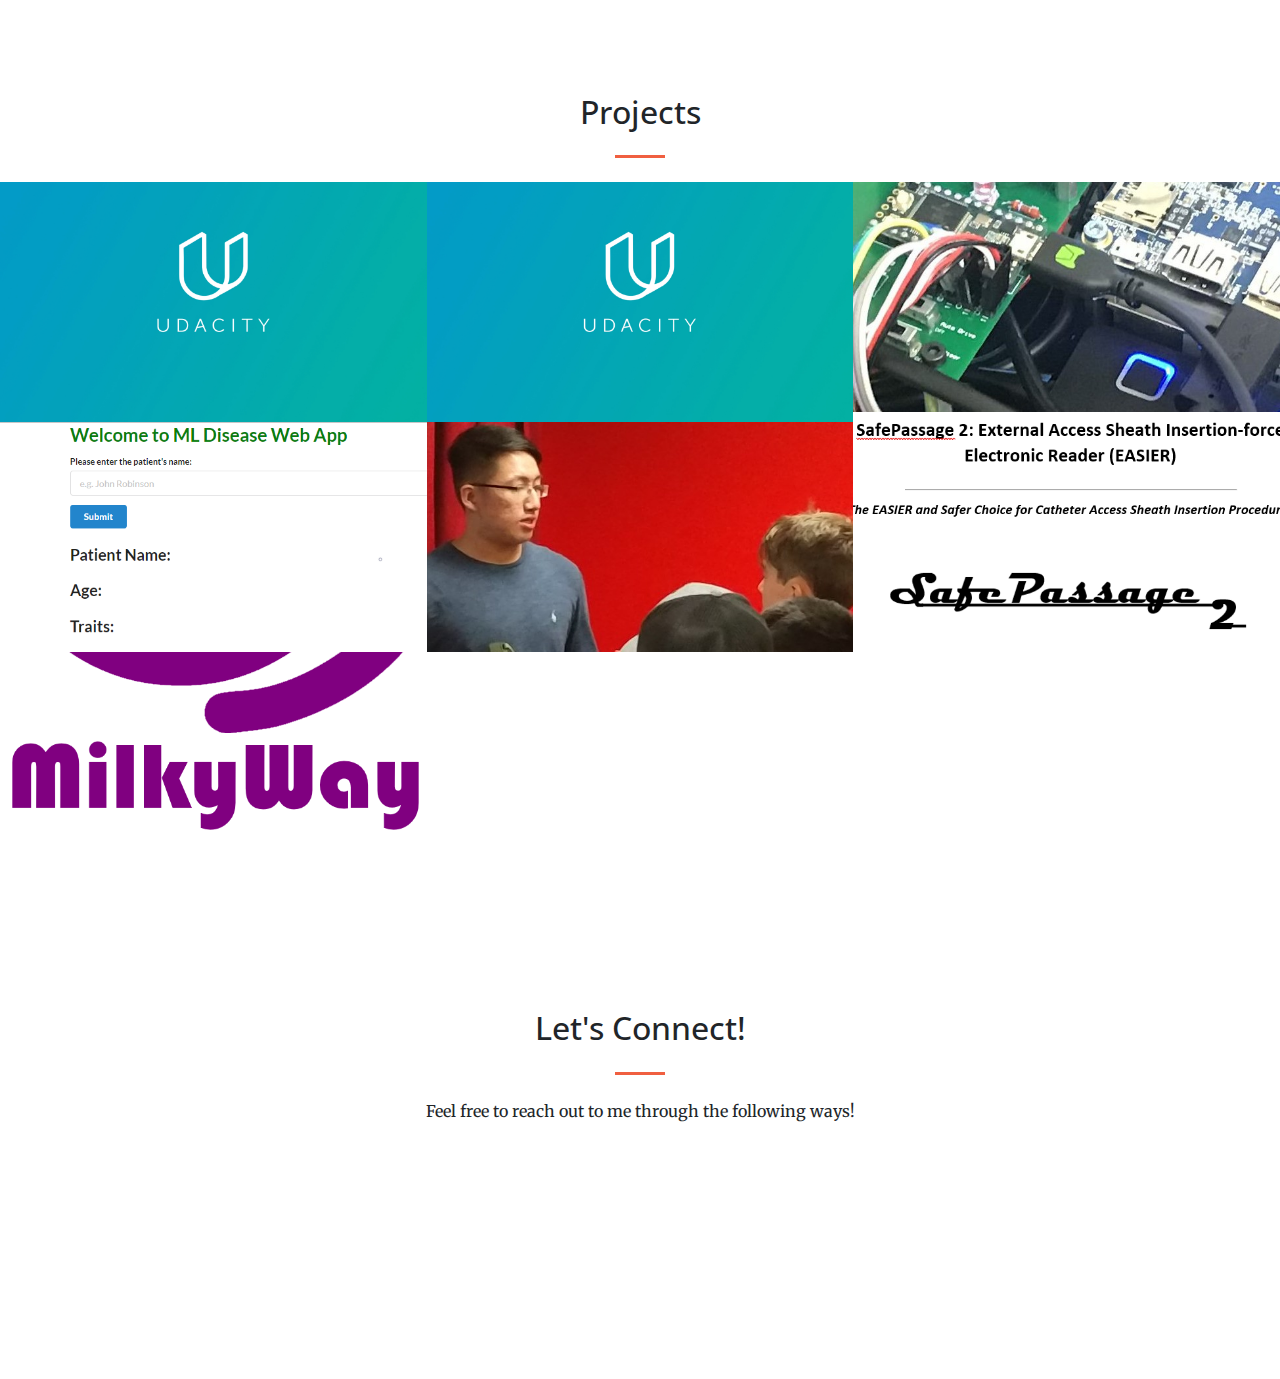
==== commit 1d22871c: "editted content based on latest experience" ====
--- a/index.html
+++ b/index.html
@@ -209,7 +209,7 @@
                       Jun 2019 - Present
                     </h2>
                     <p>
-                      As a software development intern at Experian, I had the opportunity to learn a lot about the Agile methodology, as well as ETL processes both in on-prem and AWS. The projects I did in the past included building an automated service that extracts data from the MySQL database and transfer it to AWS S3 via AWS Storage Gateway, and working with different AWS resources to ensure that data was sent properly. Just recently, I have deployed 2 projects to production through Jenkins and am currently building data validation automation script with Scala by running it in Spark and AWS EMR.          
+                      As a software development intern at Experian, I had the opportunity to learn a lot about the Agile methodology, as well as ETL processes both in on-prem and AWS. The projects I did in the past included building an automated service that extracts data from the IBM DB2 database and transfer it to AWS S3 via AWS Storage Gateway, and working with different AWS resources to ensure that data was sent properly. Additionally, I deployed 2 projects to production through Jenkins and finished developing a data quality platform used across different teams for data validation data quality measurement. I am currently building data pipeline to automate end-to-end data ingestion using Spark and Apache Airflow.          
                     </p>
                 </div>
             </div>
